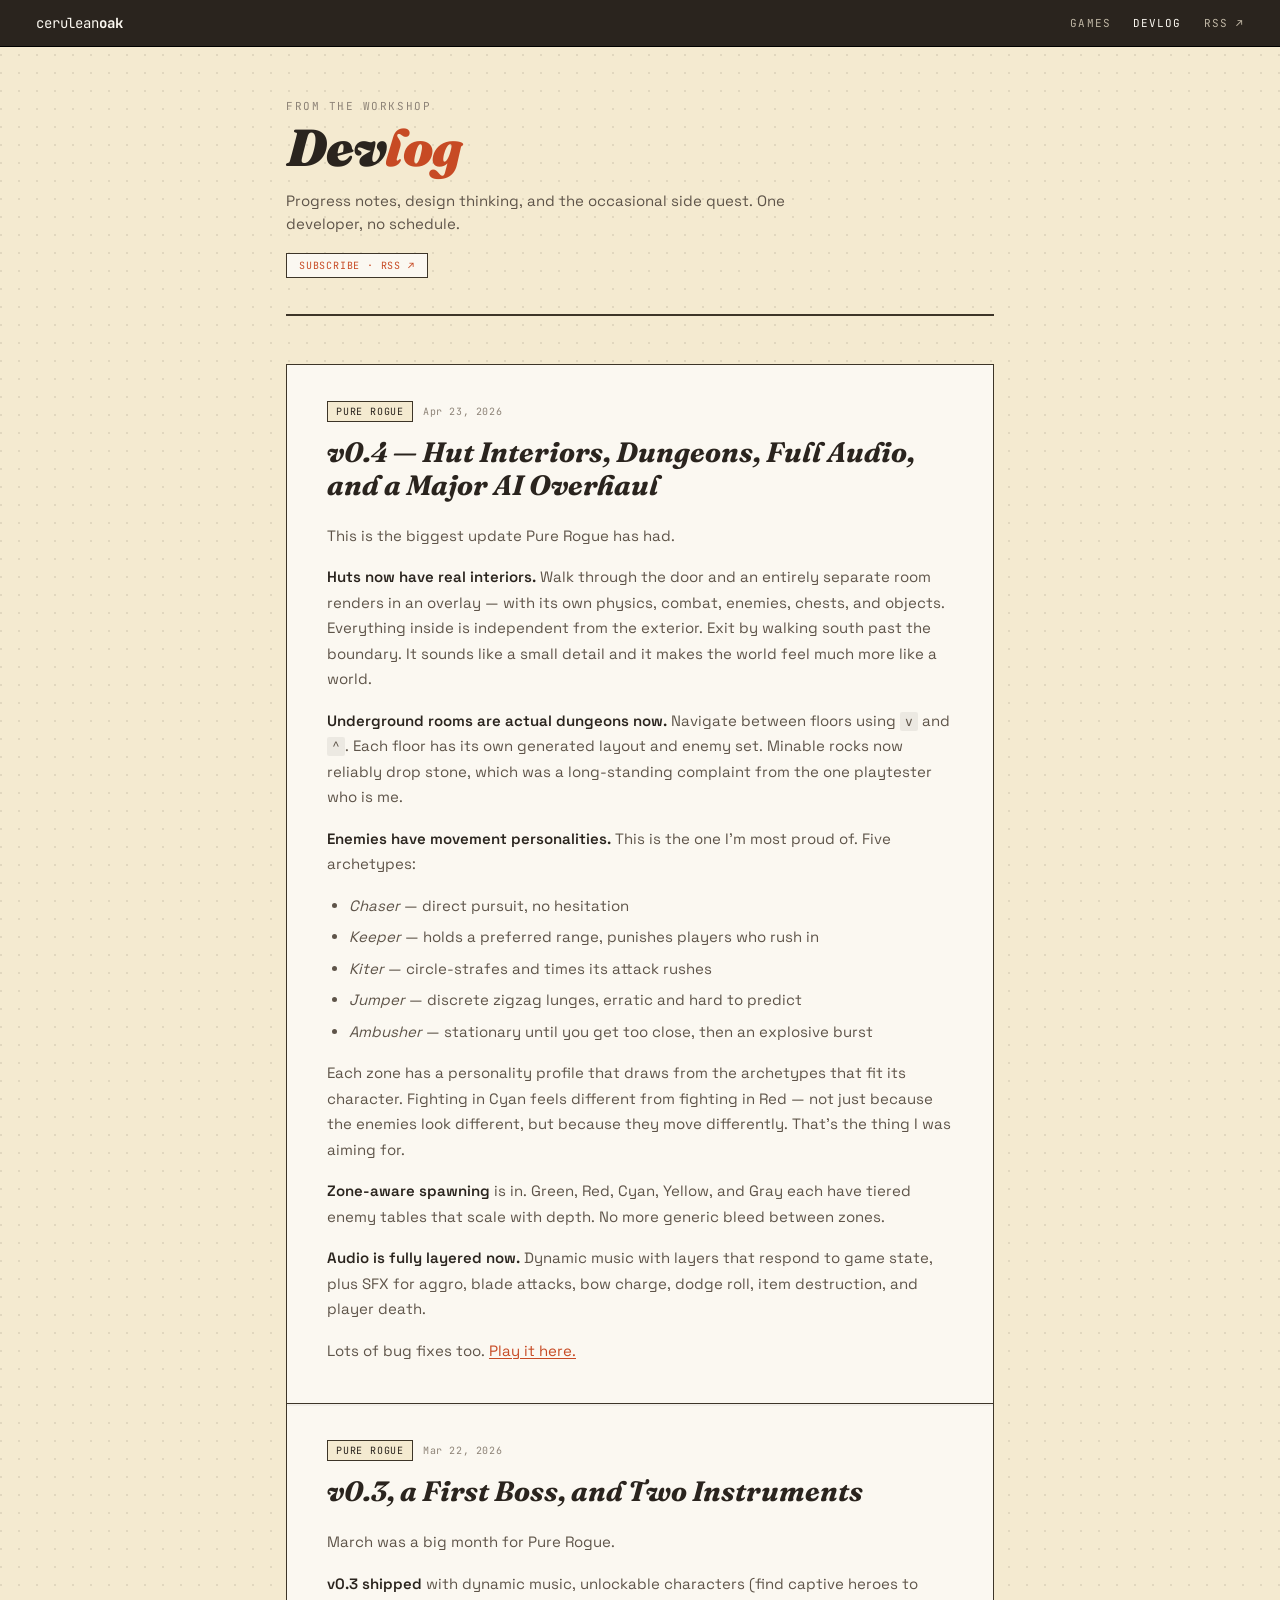
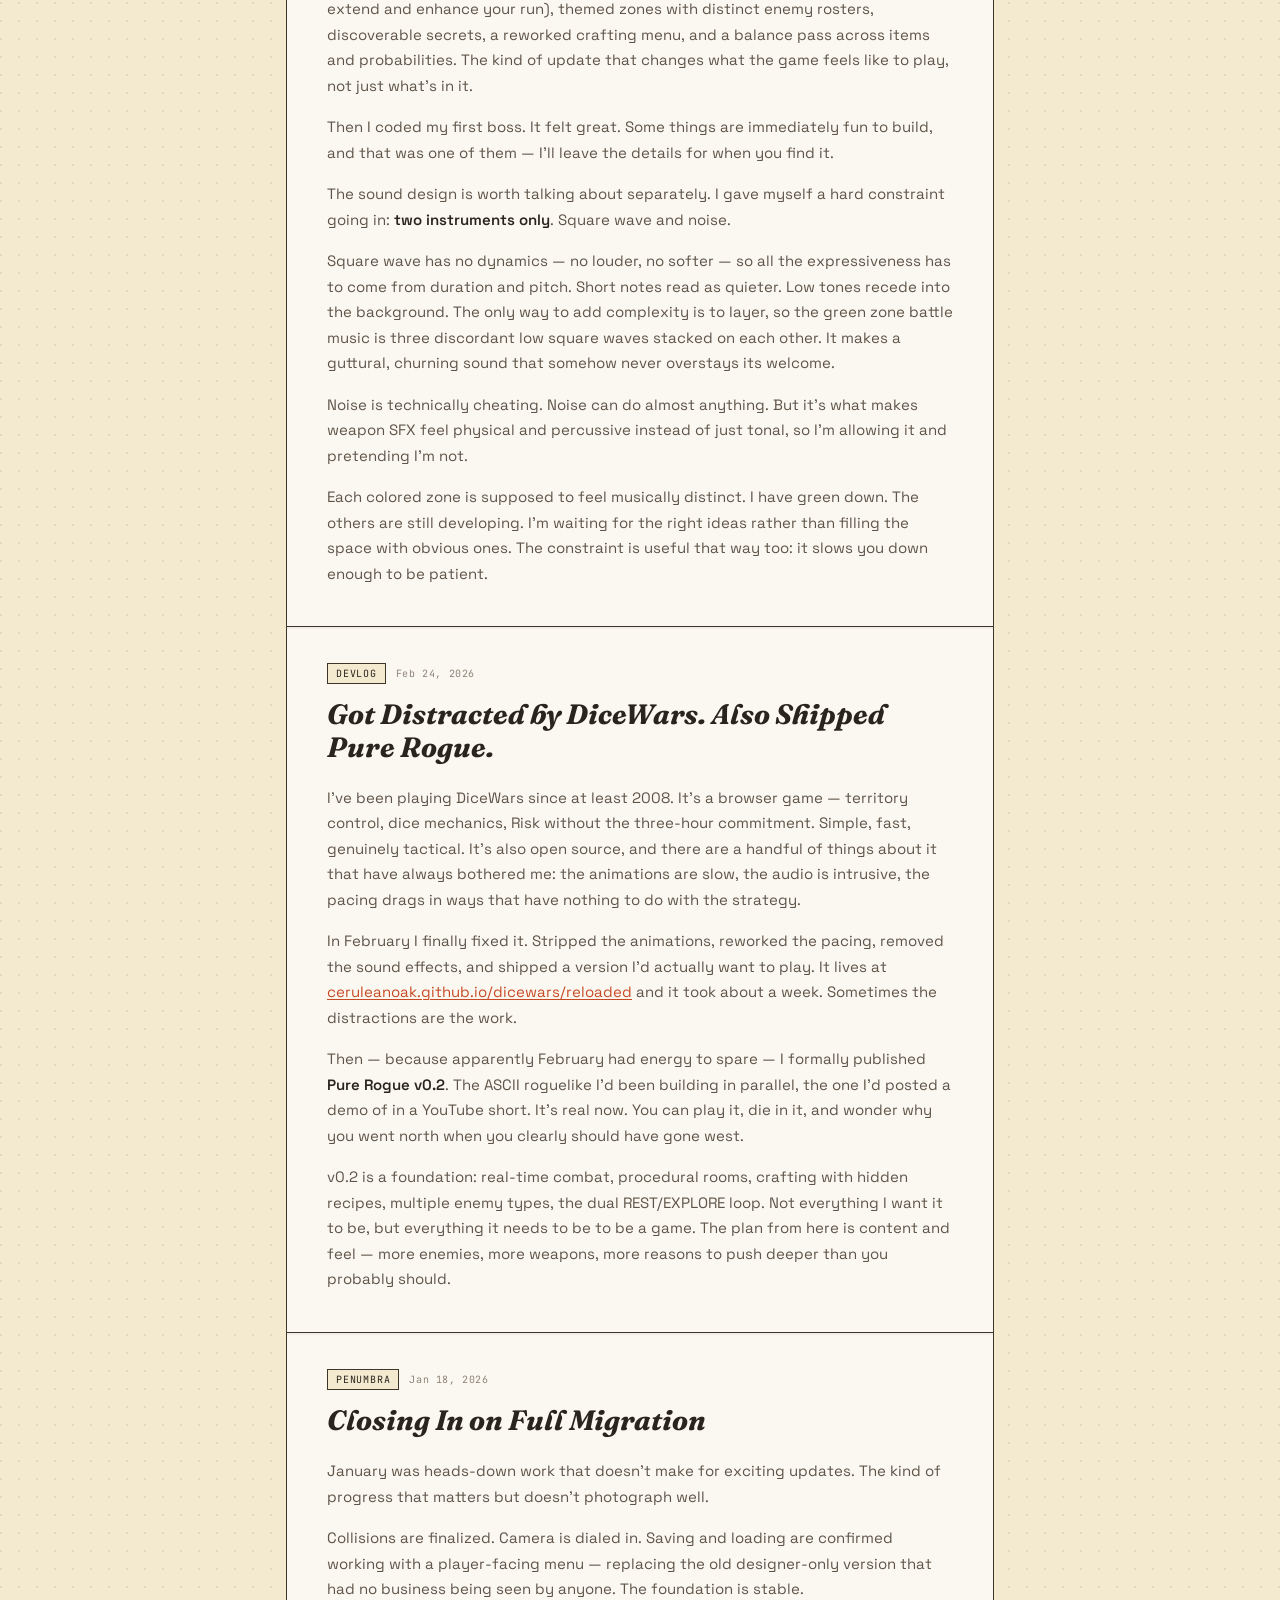
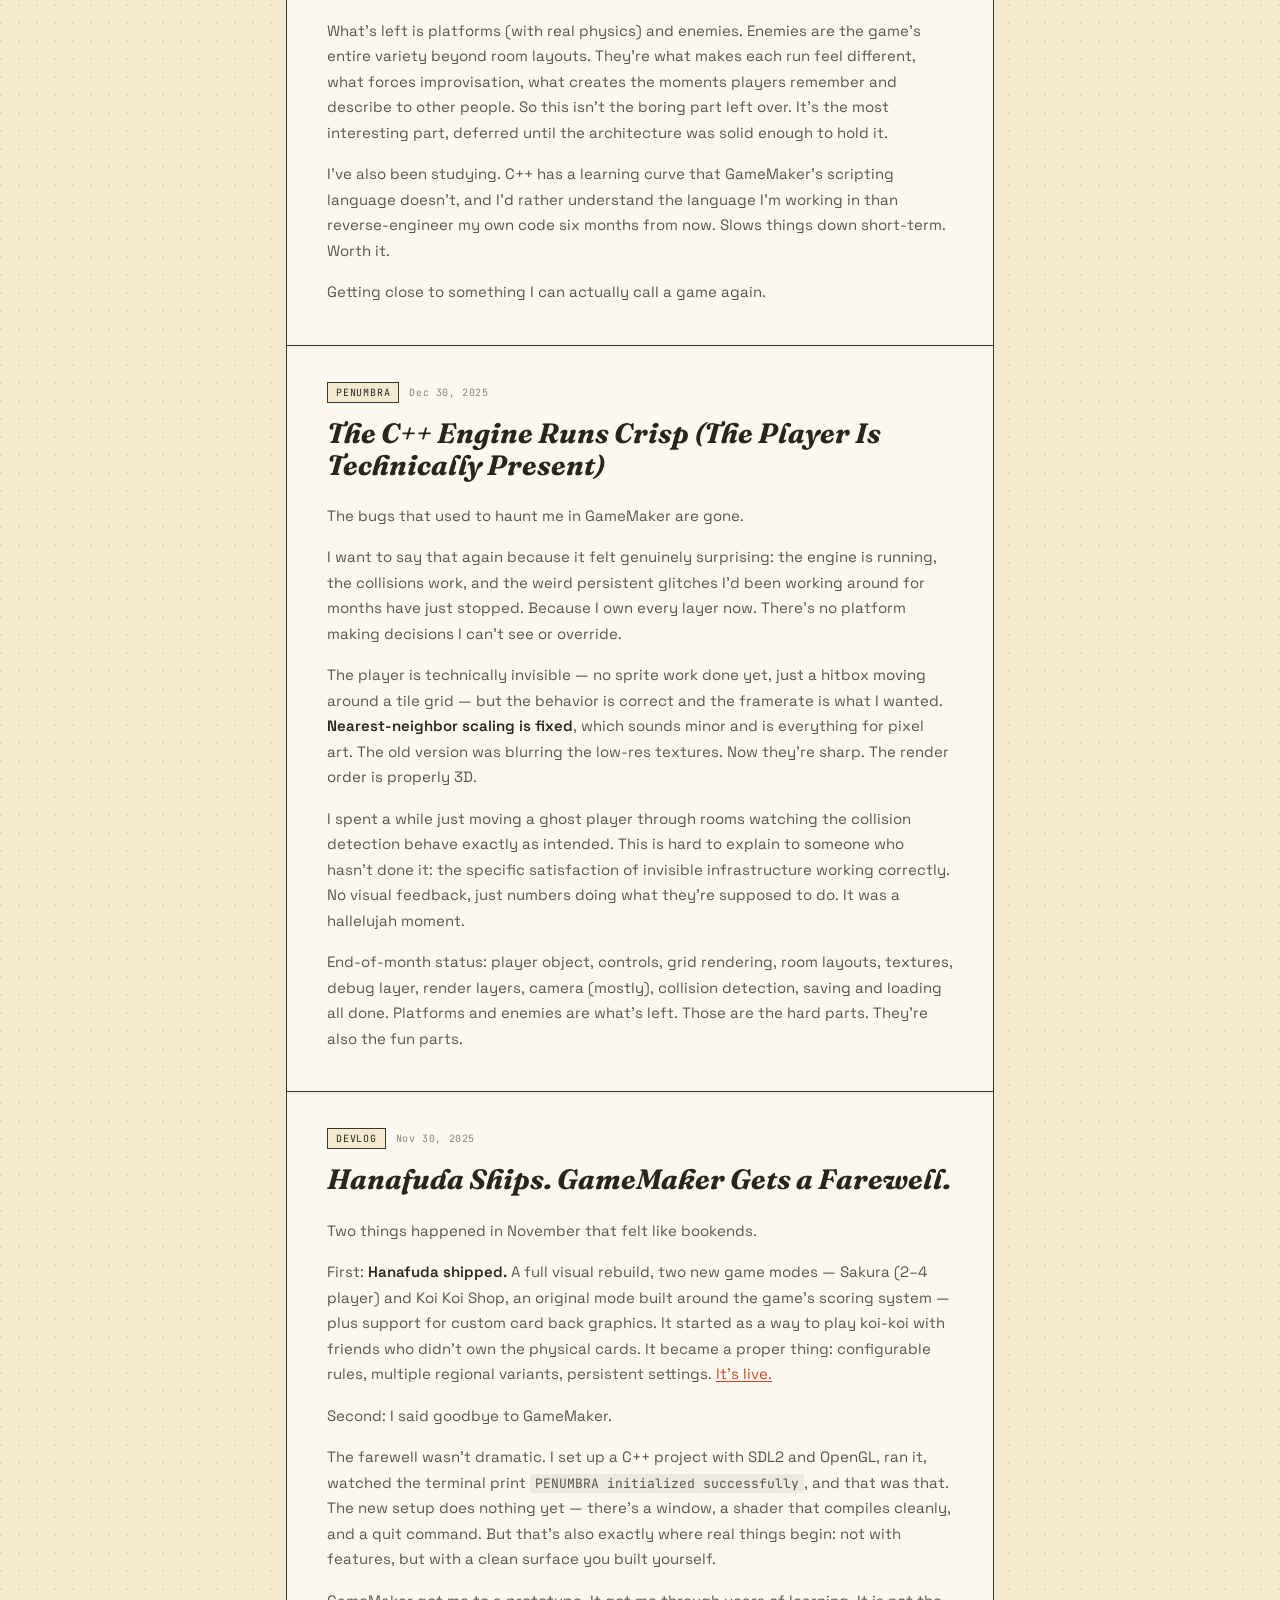
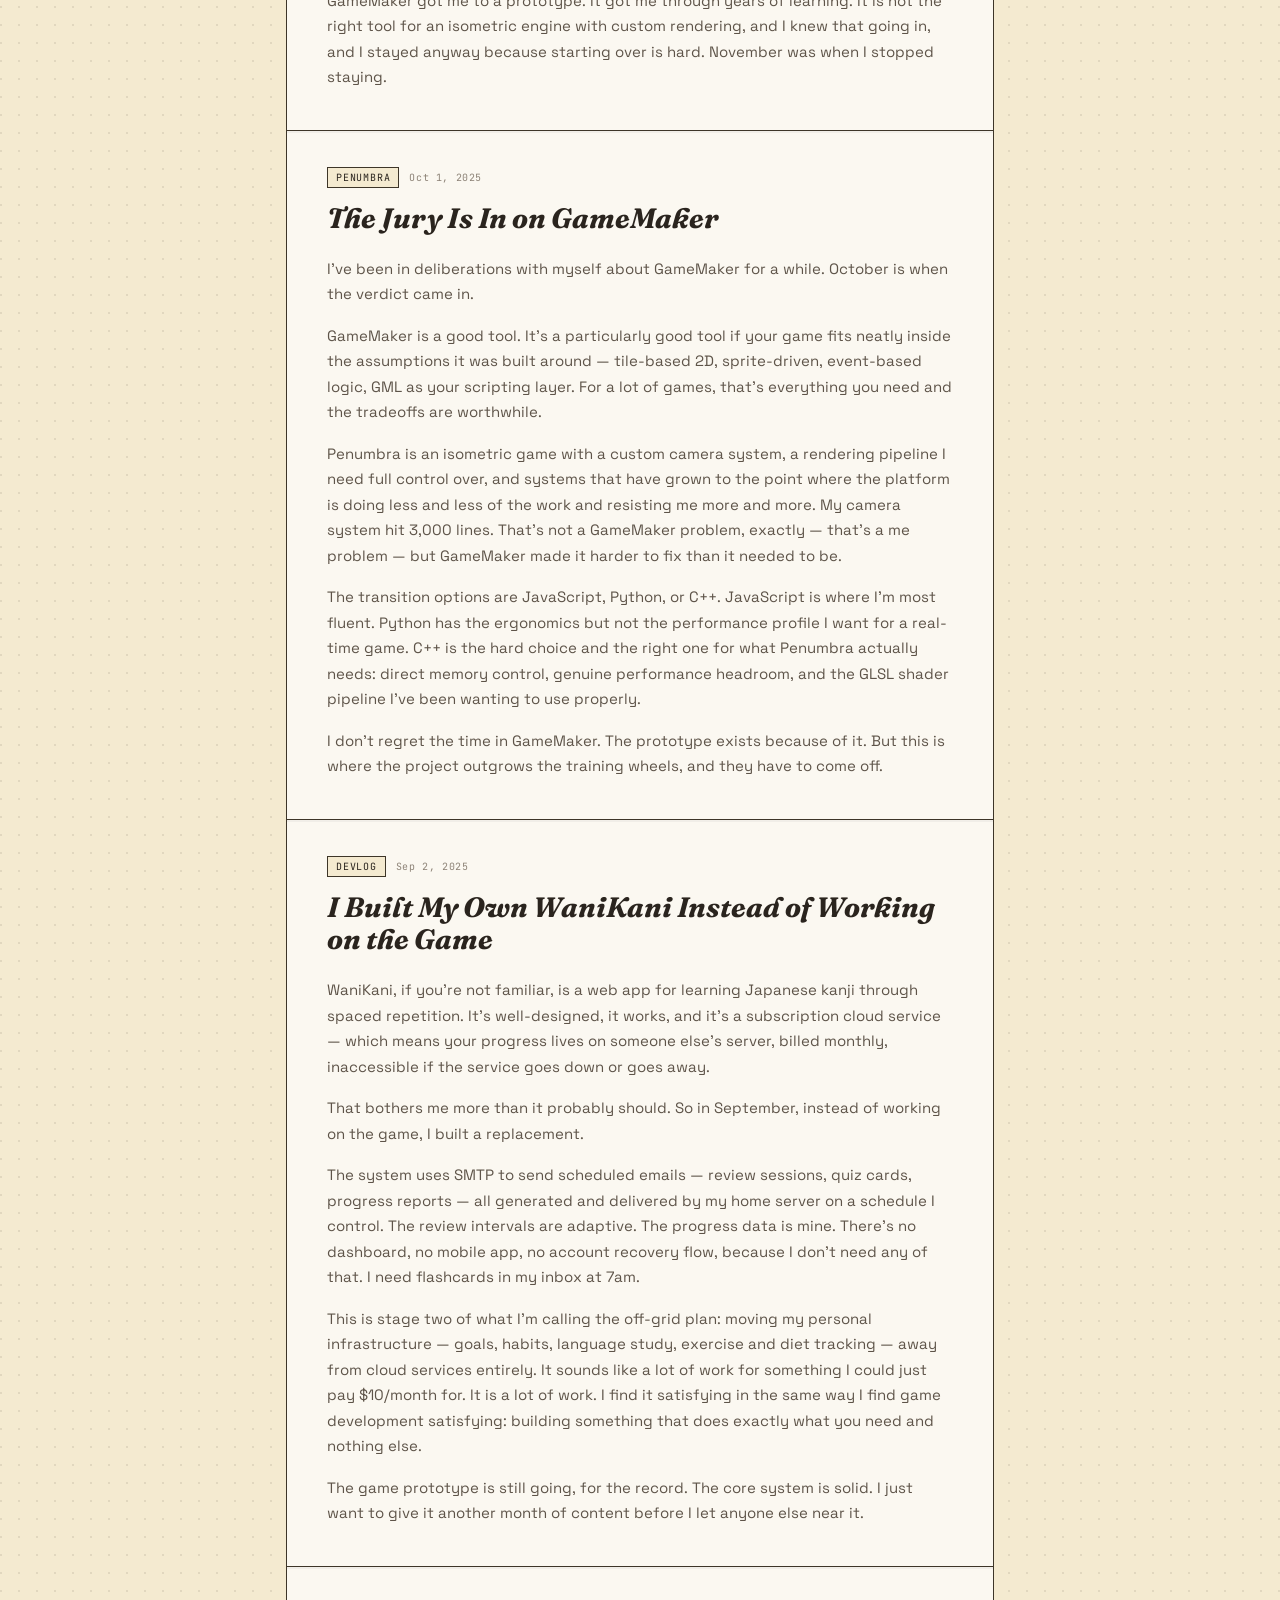
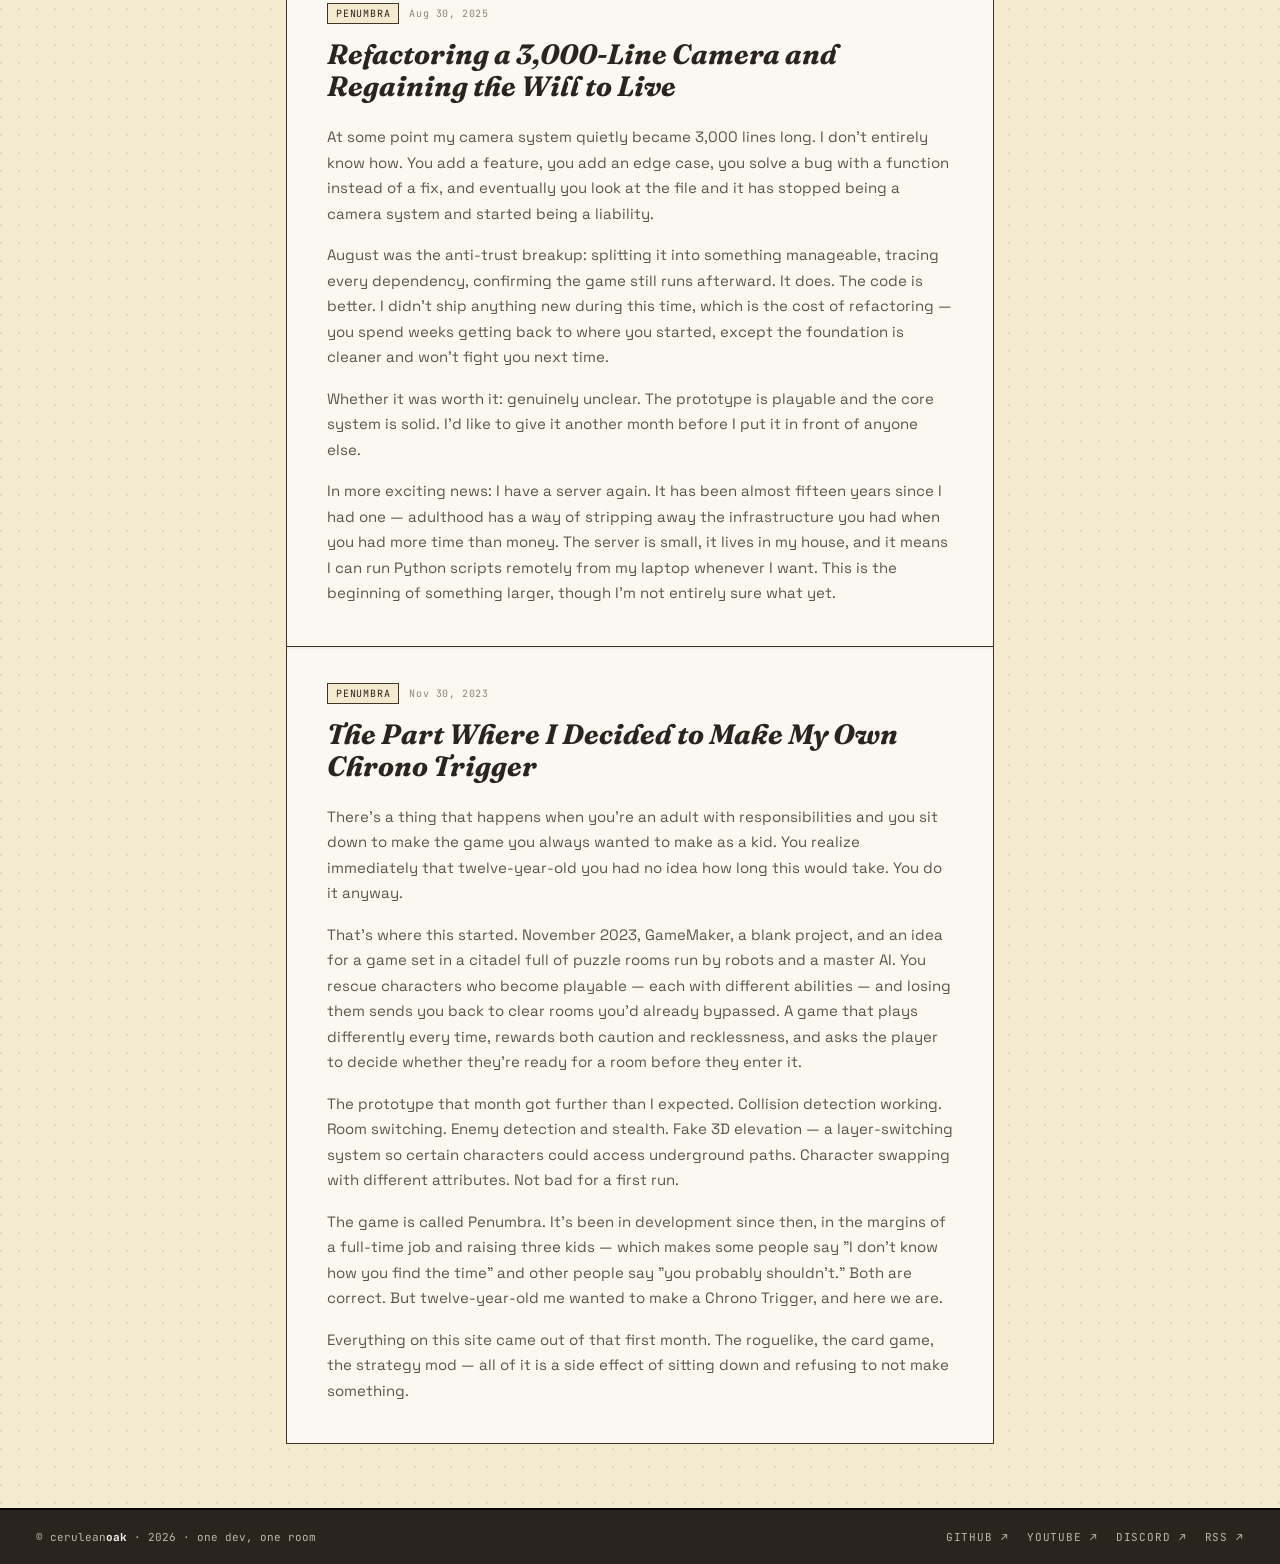
==== devlog.html @ 1ed98a79 "Add devlog page with full articles, wire cards and RSS to real URLs" ====
<!doctype html>
<html lang="en">
<head>
<meta charset="utf-8">
<meta name="viewport" content="width=device-width,initial-scale=1">
<link rel="alternate" type="application/rss+xml" title="CeruleanOak — From the workshop" href="/rss.xml">
<title>Devlog — CeruleanOak</title>

<link rel="preconnect" href="https://fonts.googleapis.com">
<link rel="preconnect" href="https://fonts.gstatic.com" crossorigin>
<link href="https://fonts.googleapis.com/css2?family=Kalam:wght@300;400;700&family=JetBrains+Mono:wght@400;500;600;700&family=Space+Grotesk:wght@400;500;600;700&family=Fraunces:opsz,wght@9..144,400;9..144,600;9..144,700;9..144,900&display=swap" rel="stylesheet">

<style>
  :root {
    --paper: #f4ead0;
    --ink: #2a241e;
    --ink-2: #5e5449;
    --ink-3: #8d8377;
    --line: #3d3528;
    --note: #fbf8f1;
    --note-yellow: #fff8df;
    --accent: #c74a24;
    --canopy: #3fb8b0;
    --gold: #f3c95a;
  }
  * { box-sizing: border-box; }
  html, body { margin: 0; padding: 0; }
  body {
    font-family: 'Space Grotesk', system-ui, sans-serif;
    background: var(--paper);
    background-image: radial-gradient(circle at 1px 1px, rgba(60,50,35,0.10) 1px, transparent 0);
    background-size: 18px 18px;
    color: var(--ink);
    min-height: 100vh;
  }
  a { color: inherit; }

  /* Topbar */
  .topbar {
    background: var(--ink);
    color: #fbf8f1;
    padding: 14px 36px;
    display: flex; justify-content: space-between; align-items: center;
    border-bottom: 1.5px solid #000;
  }
  .lockup {
    display: flex; align-items: center; gap: 10px;
    font-family: 'JetBrains Mono', monospace; font-size: 14px;
    letter-spacing: -0.01em; text-decoration: none; color: #fbf8f1;
  }
  .lockup b { font-weight: 700; }
  .nav {
    display: flex; gap: 22px;
    font-family: 'JetBrains Mono', monospace; font-size: 11px;
    color: #bfb6a4; letter-spacing: 0.1em; text-transform: uppercase;
  }
  .nav a { text-decoration: none; transition: color .15s; }
  .nav a:hover { color: var(--gold); }
  .nav a.active { color: #fbf8f1; }

  /* Layout */
  .container { max-width: 780px; margin: 0 auto; padding: 0 36px; }

  /* Page header */
  .page-header {
    padding: 52px 0 36px;
    border-bottom: 2px solid var(--line);
    margin-bottom: 48px;
  }
  .page-kicker {
    font-family: 'JetBrains Mono', monospace;
    font-size: 11px; letter-spacing: 0.14em; text-transform: uppercase;
    color: var(--ink-3); margin-bottom: 10px;
  }
  .page-title {
    font-family: 'Fraunces', Georgia, serif;
    font-style: italic; font-weight: 900;
    font-size: 52px; line-height: 0.96;
    letter-spacing: -0.01em; margin: 0 0 16px;
  }
  .page-title em { color: var(--accent); }
  .page-desc {
    font-size: 15px; color: var(--ink-2); line-height: 1.55;
    max-width: 560px; margin: 0;
  }
  .rss-pill {
    display: inline-flex; align-items: center; gap: 6px;
    margin-top: 18px;
    border: 1.2px solid var(--line);
    background: var(--note);
    padding: 5px 12px;
    font-family: 'JetBrains Mono', monospace; font-size: 10px;
    text-transform: uppercase; letter-spacing: 0.08em;
    text-decoration: none; color: var(--accent);
    transition: background .15s;
  }
  .rss-pill:hover { background: var(--gold); color: var(--ink); }

  /* Post list */
  .post-list { display: flex; flex-direction: column; gap: 0; }

  .post-article {
    background: var(--note);
    border: 1.5px solid var(--line);
    border-bottom: none;
    padding: 36px 40px 40px;
    scroll-margin-top: 80px;
  }
  .post-article:first-child { border-top: 1.5px solid var(--line); }
  .post-article:last-child { border-bottom: 1.5px solid var(--line); margin-bottom: 64px; }
  .post-article + .post-article { box-shadow: inset 0 2px 0 rgba(0,0,0,0.04); }

  .post-meta {
    display: flex; align-items: center; gap: 10px; margin-bottom: 14px;
  }
  .post-tag {
    border: 1.2px solid var(--line);
    background: var(--paper);
    padding: 3px 8px;
    font-family: 'JetBrains Mono', monospace; font-size: 10px;
    text-transform: uppercase; letter-spacing: 0.08em;
  }
  .post-date {
    font-family: 'JetBrains Mono', monospace; font-size: 10px;
    color: var(--ink-3); letter-spacing: 0.06em;
  }
  .post-anchor {
    margin-left: auto;
    font-family: 'JetBrains Mono', monospace; font-size: 10px;
    color: var(--ink-3); text-decoration: none; letter-spacing: 0.06em;
    opacity: 0; transition: opacity .15s;
  }
  .post-article:hover .post-anchor { opacity: 1; }
  .post-anchor:hover { color: var(--accent); }

  .post-title {
    font-family: 'Fraunces', Georgia, serif;
    font-style: italic; font-weight: 700;
    font-size: 28px; line-height: 1.15;
    margin: 0 0 22px; color: var(--ink);
  }

  /* Article prose */
  .post-body { font-size: 15px; line-height: 1.7; color: var(--ink-2); }
  .post-body p { margin: 0 0 16px; }
  .post-body p:last-child { margin-bottom: 0; }
  .post-body strong { color: var(--ink); font-weight: 600; }
  .post-body em { font-style: italic; }
  .post-body a { color: var(--accent); text-underline-offset: 2px; }
  .post-body a:hover { color: var(--ink); }
  .post-body ul {
    margin: 0 0 16px; padding-left: 22px;
    display: flex; flex-direction: column; gap: 6px;
  }
  .post-body li { color: var(--ink-2); }
  .post-body code {
    font-family: 'JetBrains Mono', monospace; font-size: 13px;
    background: rgba(0,0,0,0.06); padding: 1px 5px; border-radius: 2px;
  }

  /* Footer */
  footer {
    background: var(--ink); color: #bfb6a4;
    padding: 20px 36px; margin-top: 0;
    display: flex; justify-content: space-between; align-items: center;
    font-family: 'JetBrains Mono', monospace; font-size: 11px;
    border-top: 2px solid #000;
  }
  footer b { color: #fbf8f1; font-weight: 700; }
  footer .footer-links { display: flex; gap: 18px; text-transform: uppercase; letter-spacing: 0.08em; }
  footer .footer-links a { text-decoration: none; transition: color .15s; }
  footer .footer-links a:hover { color: var(--gold); }

  /* Mobile */
  @media (max-width: 640px) {
    .topbar { padding: 14px 18px; }
    .nav { display: none; }
    .container { padding: 0 18px; }
    .page-title { font-size: 36px; }
    .post-article { padding: 24px 22px 28px; }
    .post-title { font-size: 22px; }
    footer { flex-direction: column; gap: 10px; padding: 16px 18px; }
  }
</style>
</head>
<body>

<div class="topbar">
  <a class="lockup" href="/">
    <span>cerulean<b>oak</b></span>
  </a>
  <nav class="nav">
    <a href="/">Games</a>
    <a href="/devlog.html" class="active">Devlog</a>
    <a href="/rss.xml">RSS ↗</a>
  </nav>
</div>

<main class="container">

  <header class="page-header">
    <div class="page-kicker">From the workshop</div>
    <h1 class="page-title">Dev<em>log</em></h1>
    <p class="page-desc">Progress notes, design thinking, and the occasional side quest. One developer, no schedule.</p>
    <a class="rss-pill" href="/rss.xml">Subscribe · RSS ↗</a>
  </header>

  <div class="post-list">

    <article class="post-article" id="ceruleanoak-2026-04-23-v04">
      <div class="post-meta">
        <span class="post-tag">Pure Rogue</span>
        <span class="post-date">Apr 23, 2026</span>
        <a class="post-anchor" href="#ceruleanoak-2026-04-23-v04">#</a>
      </div>
      <h2 class="post-title">v0.4 — Hut Interiors, Dungeons, Full Audio, and a Major AI Overhaul</h2>
      <div class="post-body">
        <p>This is the biggest update Pure Rogue has had.</p>
        <p><strong>Huts now have real interiors.</strong> Walk through the door and an entirely separate room renders in an overlay — with its own physics, combat, enemies, chests, and objects. Everything inside is independent from the exterior. Exit by walking south past the boundary. It sounds like a small detail and it makes the world feel much more like a world.</p>
        <p><strong>Underground rooms are actual dungeons now.</strong> Navigate between floors using <code>v</code> and <code>^</code>. Each floor has its own generated layout and enemy set. Minable rocks now reliably drop stone, which was a long-standing complaint from the one playtester who is me.</p>
        <p><strong>Enemies have movement personalities.</strong> This is the one I'm most proud of. Five archetypes:</p>
        <ul>
          <li><em>Chaser</em> — direct pursuit, no hesitation</li>
          <li><em>Keeper</em> — holds a preferred range, punishes players who rush in</li>
          <li><em>Kiter</em> — circle-strafes and times its attack rushes</li>
          <li><em>Jumper</em> — discrete zigzag lunges, erratic and hard to predict</li>
          <li><em>Ambusher</em> — stationary until you get too close, then an explosive burst</li>
        </ul>
        <p>Each zone has a personality profile that draws from the archetypes that fit its character. Fighting in Cyan feels different from fighting in Red — not just because the enemies look different, but because they move differently. That's the thing I was aiming for.</p>
        <p><strong>Zone-aware spawning</strong> is in. Green, Red, Cyan, Yellow, and Gray each have tiered enemy tables that scale with depth. No more generic bleed between zones.</p>
        <p><strong>Audio is fully layered now.</strong> Dynamic music with layers that respond to game state, plus SFX for aggro, blade attacks, bow charge, dodge roll, item destruction, and player death.</p>
        <p>Lots of bug fixes too. <a href="https://ceruleanoak.github.io/ascii-roguelike/" target="_blank" rel="noopener">Play it here.</a></p>
      </div>
    </article>

    <article class="post-article" id="ceruleanoak-2026-03-22-v03-boss-sound">
      <div class="post-meta">
        <span class="post-tag">Pure Rogue</span>
        <span class="post-date">Mar 22, 2026</span>
        <a class="post-anchor" href="#ceruleanoak-2026-03-22-v03-boss-sound">#</a>
      </div>
      <h2 class="post-title">v0.3, a First Boss, and Two Instruments</h2>
      <div class="post-body">
        <p>March was a big month for Pure Rogue.</p>
        <p><strong>v0.3 shipped</strong> with dynamic music, unlockable characters (find captive heroes to extend and enhance your run), themed zones with distinct enemy rosters, discoverable secrets, a reworked crafting menu, and a balance pass across items and probabilities. The kind of update that changes what the game feels like to play, not just what's in it.</p>
        <p>Then I coded my first boss. It felt great. Some things are immediately fun to build, and that was one of them — I'll leave the details for when you find it.</p>
        <p>The sound design is worth talking about separately. I gave myself a hard constraint going in: <strong>two instruments only</strong>. Square wave and noise.</p>
        <p>Square wave has no dynamics — no louder, no softer — so all the expressiveness has to come from duration and pitch. Short notes read as quieter. Low tones recede into the background. The only way to add complexity is to layer, so the green zone battle music is three discordant low square waves stacked on each other. It makes a guttural, churning sound that somehow never overstays its welcome.</p>
        <p>Noise is technically cheating. Noise can do almost anything. But it's what makes weapon SFX feel physical and percussive instead of just tonal, so I'm allowing it and pretending I'm not.</p>
        <p>Each colored zone is supposed to feel musically distinct. I have green down. The others are still developing. I'm waiting for the right ideas rather than filling the space with obvious ones. The constraint is useful that way too: it slows you down enough to be patient.</p>
      </div>
    </article>

    <article class="post-article" id="ceruleanoak-2026-02-24-dicewars-purerogue">
      <div class="post-meta">
        <span class="post-tag">Devlog</span>
        <span class="post-date">Feb 24, 2026</span>
        <a class="post-anchor" href="#ceruleanoak-2026-02-24-dicewars-purerogue">#</a>
      </div>
      <h2 class="post-title">Got Distracted by DiceWars. Also Shipped Pure Rogue.</h2>
      <div class="post-body">
        <p>I've been playing DiceWars since at least 2008. It's a browser game — territory control, dice mechanics, Risk without the three-hour commitment. Simple, fast, genuinely tactical. It's also open source, and there are a handful of things about it that have always bothered me: the animations are slow, the audio is intrusive, the pacing drags in ways that have nothing to do with the strategy.</p>
        <p>In February I finally fixed it. Stripped the animations, reworked the pacing, removed the sound effects, and shipped a version I'd actually want to play. It lives at <a href="https://ceruleanoak.github.io/dicewars/reloaded/" target="_blank" rel="noopener">ceruleanoak.github.io/dicewars/reloaded</a> and it took about a week. Sometimes the distractions are the work.</p>
        <p>Then — because apparently February had energy to spare — I formally published <strong>Pure Rogue v0.2</strong>. The ASCII roguelike I'd been building in parallel, the one I'd posted a demo of in a YouTube short. It's real now. You can play it, die in it, and wonder why you went north when you clearly should have gone west.</p>
        <p>v0.2 is a foundation: real-time combat, procedural rooms, crafting with hidden recipes, multiple enemy types, the dual REST/EXPLORE loop. Not everything I want it to be, but everything it needs to be to be a game. The plan from here is content and feel — more enemies, more weapons, more reasons to push deeper than you probably should.</p>
      </div>
    </article>

    <article class="post-article" id="ceruleanoak-2026-01-18-migration-progress">
      <div class="post-meta">
        <span class="post-tag">Penumbra</span>
        <span class="post-date">Jan 18, 2026</span>
        <a class="post-anchor" href="#ceruleanoak-2026-01-18-migration-progress">#</a>
      </div>
      <h2 class="post-title">Closing In on Full Migration</h2>
      <div class="post-body">
        <p>January was heads-down work that doesn't make for exciting updates. The kind of progress that matters but doesn't photograph well.</p>
        <p>Collisions are finalized. Camera is dialed in. Saving and loading are confirmed working with a player-facing menu — replacing the old designer-only version that had no business being seen by anyone. The foundation is stable.</p>
        <p>What's left is platforms (with real physics) and enemies. Enemies are the game's entire variety beyond room layouts. They're what makes each run feel different, what forces improvisation, what creates the moments players remember and describe to other people. So this isn't the boring part left over. It's the most interesting part, deferred until the architecture was solid enough to hold it.</p>
        <p>I've also been studying. C++ has a learning curve that GameMaker's scripting language doesn't, and I'd rather understand the language I'm working in than reverse-engineer my own code six months from now. Slows things down short-term. Worth it.</p>
        <p>Getting close to something I can actually call a game again.</p>
      </div>
    </article>

    <article class="post-article" id="ceruleanoak-2025-12-30-cpp-engine">
      <div class="post-meta">
        <span class="post-tag">Penumbra</span>
        <span class="post-date">Dec 30, 2025</span>
        <a class="post-anchor" href="#ceruleanoak-2025-12-30-cpp-engine">#</a>
      </div>
      <h2 class="post-title">The C++ Engine Runs Crisp (The Player Is Technically Present)</h2>
      <div class="post-body">
        <p>The bugs that used to haunt me in GameMaker are gone.</p>
        <p>I want to say that again because it felt genuinely surprising: the engine is running, the collisions work, and the weird persistent glitches I'd been working around for months have just stopped. Because I own every layer now. There's no platform making decisions I can't see or override.</p>
        <p>The player is technically invisible — no sprite work done yet, just a hitbox moving around a tile grid — but the behavior is correct and the framerate is what I wanted. <strong>Nearest-neighbor scaling is fixed</strong>, which sounds minor and is everything for pixel art. The old version was blurring the low-res textures. Now they're sharp. The render order is properly 3D.</p>
        <p>I spent a while just moving a ghost player through rooms watching the collision detection behave exactly as intended. This is hard to explain to someone who hasn't done it: the specific satisfaction of invisible infrastructure working correctly. No visual feedback, just numbers doing what they're supposed to do. It was a hallelujah moment.</p>
        <p>End-of-month status: player object, controls, grid rendering, room layouts, textures, debug layer, render layers, camera (mostly), collision detection, saving and loading all done. Platforms and enemies are what's left. Those are the hard parts. They're also the fun parts.</p>
      </div>
    </article>

    <article class="post-article" id="ceruleanoak-2025-11-30-hanafuda-cpp">
      <div class="post-meta">
        <span class="post-tag">Devlog</span>
        <span class="post-date">Nov 30, 2025</span>
        <a class="post-anchor" href="#ceruleanoak-2025-11-30-hanafuda-cpp">#</a>
      </div>
      <h2 class="post-title">Hanafuda Ships. GameMaker Gets a Farewell.</h2>
      <div class="post-body">
        <p>Two things happened in November that felt like bookends.</p>
        <p>First: <strong>Hanafuda shipped.</strong> A full visual rebuild, two new game modes — Sakura (2–4 player) and Koi Koi Shop, an original mode built around the game's scoring system — plus support for custom card back graphics. It started as a way to play koi-koi with friends who didn't own the physical cards. It became a proper thing: configurable rules, multiple regional variants, persistent settings. <a href="https://ceruleanoak.github.io/hanafuda/" target="_blank" rel="noopener">It's live.</a></p>
        <p>Second: I said goodbye to GameMaker.</p>
        <p>The farewell wasn't dramatic. I set up a C++ project with SDL2 and OpenGL, ran it, watched the terminal print <code>PENUMBRA initialized successfully</code>, and that was that. The new setup does nothing yet — there's a window, a shader that compiles cleanly, and a quit command. But that's also exactly where real things begin: not with features, but with a clean surface you built yourself.</p>
        <p>GameMaker got me to a prototype. It got me through years of learning. It is not the right tool for an isometric engine with custom rendering, and I knew that going in, and I stayed anyway because starting over is hard. November was when I stopped staying.</p>
      </div>
    </article>

    <article class="post-article" id="ceruleanoak-2025-10-01-gamemaker-verdict">
      <div class="post-meta">
        <span class="post-tag">Penumbra</span>
        <span class="post-date">Oct 1, 2025</span>
        <a class="post-anchor" href="#ceruleanoak-2025-10-01-gamemaker-verdict">#</a>
      </div>
      <h2 class="post-title">The Jury Is In on GameMaker</h2>
      <div class="post-body">
        <p>I've been in deliberations with myself about GameMaker for a while. October is when the verdict came in.</p>
        <p>GameMaker is a good tool. It's a particularly good tool if your game fits neatly inside the assumptions it was built around — tile-based 2D, sprite-driven, event-based logic, GML as your scripting layer. For a lot of games, that's everything you need and the tradeoffs are worthwhile.</p>
        <p>Penumbra is an isometric game with a custom camera system, a rendering pipeline I need full control over, and systems that have grown to the point where the platform is doing less and less of the work and resisting me more and more. My camera system hit 3,000 lines. That's not a GameMaker problem, exactly — that's a me problem — but GameMaker made it harder to fix than it needed to be.</p>
        <p>The transition options are JavaScript, Python, or C++. JavaScript is where I'm most fluent. Python has the ergonomics but not the performance profile I want for a real-time game. C++ is the hard choice and the right one for what Penumbra actually needs: direct memory control, genuine performance headroom, and the GLSL shader pipeline I've been wanting to use properly.</p>
        <p>I don't regret the time in GameMaker. The prototype exists because of it. But this is where the project outgrows the training wheels, and they have to come off.</p>
      </div>
    </article>

    <article class="post-article" id="ceruleanoak-2025-09-02-personal-server">
      <div class="post-meta">
        <span class="post-tag">Devlog</span>
        <span class="post-date">Sep 2, 2025</span>
        <a class="post-anchor" href="#ceruleanoak-2025-09-02-personal-server">#</a>
      </div>
      <h2 class="post-title">I Built My Own WaniKani Instead of Working on the Game</h2>
      <div class="post-body">
        <p>WaniKani, if you're not familiar, is a web app for learning Japanese kanji through spaced repetition. It's well-designed, it works, and it's a subscription cloud service — which means your progress lives on someone else's server, billed monthly, inaccessible if the service goes down or goes away.</p>
        <p>That bothers me more than it probably should. So in September, instead of working on the game, I built a replacement.</p>
        <p>The system uses SMTP to send scheduled emails — review sessions, quiz cards, progress reports — all generated and delivered by my home server on a schedule I control. The review intervals are adaptive. The progress data is mine. There's no dashboard, no mobile app, no account recovery flow, because I don't need any of that. I need flashcards in my inbox at 7am.</p>
        <p>This is stage two of what I'm calling the off-grid plan: moving my personal infrastructure — goals, habits, language study, exercise and diet tracking — away from cloud services entirely. It sounds like a lot of work for something I could just pay $10/month for. It is a lot of work. I find it satisfying in the same way I find game development satisfying: building something that does exactly what you need and nothing else.</p>
        <p>The game prototype is still going, for the record. The core system is solid. I just want to give it another month of content before I let anyone else near it.</p>
      </div>
    </article>

    <article class="post-article" id="ceruleanoak-2025-08-30-camera-refactor">
      <div class="post-meta">
        <span class="post-tag">Penumbra</span>
        <span class="post-date">Aug 30, 2025</span>
        <a class="post-anchor" href="#ceruleanoak-2025-08-30-camera-refactor">#</a>
      </div>
      <h2 class="post-title">Refactoring a 3,000-Line Camera and Regaining the Will to Live</h2>
      <div class="post-body">
        <p>At some point my camera system quietly became 3,000 lines long. I don't entirely know how. You add a feature, you add an edge case, you solve a bug with a function instead of a fix, and eventually you look at the file and it has stopped being a camera system and started being a liability.</p>
        <p>August was the anti-trust breakup: splitting it into something manageable, tracing every dependency, confirming the game still runs afterward. It does. The code is better. I didn't ship anything new during this time, which is the cost of refactoring — you spend weeks getting back to where you started, except the foundation is cleaner and won't fight you next time.</p>
        <p>Whether it was worth it: genuinely unclear. The prototype is playable and the core system is solid. I'd like to give it another month before I put it in front of anyone else.</p>
        <p>In more exciting news: I have a server again. It has been almost fifteen years since I had one — adulthood has a way of stripping away the infrastructure you had when you had more time than money. The server is small, it lives in my house, and it means I can run Python scripts remotely from my laptop whenever I want. This is the beginning of something larger, though I'm not entirely sure what yet.</p>
      </div>
    </article>

    <article class="post-article" id="ceruleanoak-2023-11-30-origin">
      <div class="post-meta">
        <span class="post-tag">Penumbra</span>
        <span class="post-date">Nov 30, 2023</span>
        <a class="post-anchor" href="#ceruleanoak-2023-11-30-origin">#</a>
      </div>
      <h2 class="post-title">The Part Where I Decided to Make My Own Chrono Trigger</h2>
      <div class="post-body">
        <p>There's a thing that happens when you're an adult with responsibilities and you sit down to make the game you always wanted to make as a kid. You realize immediately that twelve-year-old you had no idea how long this would take. You do it anyway.</p>
        <p>That's where this started. November 2023, GameMaker, a blank project, and an idea for a game set in a citadel full of puzzle rooms run by robots and a master AI. You rescue characters who become playable — each with different abilities — and losing them sends you back to clear rooms you'd already bypassed. A game that plays differently every time, rewards both caution and recklessness, and asks the player to decide whether they're ready for a room before they enter it.</p>
        <p>The prototype that month got further than I expected. Collision detection working. Room switching. Enemy detection and stealth. Fake 3D elevation — a layer-switching system so certain characters could access underground paths. Character swapping with different attributes. Not bad for a first run.</p>
        <p>The game is called Penumbra. It's been in development since then, in the margins of a full-time job and raising three kids — which makes some people say "I don't know how you find the time" and other people say "you probably shouldn't." Both are correct. But twelve-year-old me wanted to make a Chrono Trigger, and here we are.</p>
        <p>Everything on this site came out of that first month. The roguelike, the card game, the strategy mod — all of it is a side effect of sitting down and refusing to not make something.</p>
      </div>
    </article>

  </div>
</main>

<footer>
  <span>© cerulean<b>oak</b> · 2026 · one dev, one room</span>
  <div class="footer-links">
    <a href="https://github.com/ceruleanoak">GitHub ↗</a>
    <a href="https://youtube.com/@ceruleanoak">YouTube ↗</a>
    <a href="https://discord.gg/XNNFDNB54r">Discord ↗</a>
    <a href="/rss.xml">RSS ↗</a>
  </div>
</footer>

</body>
</html>
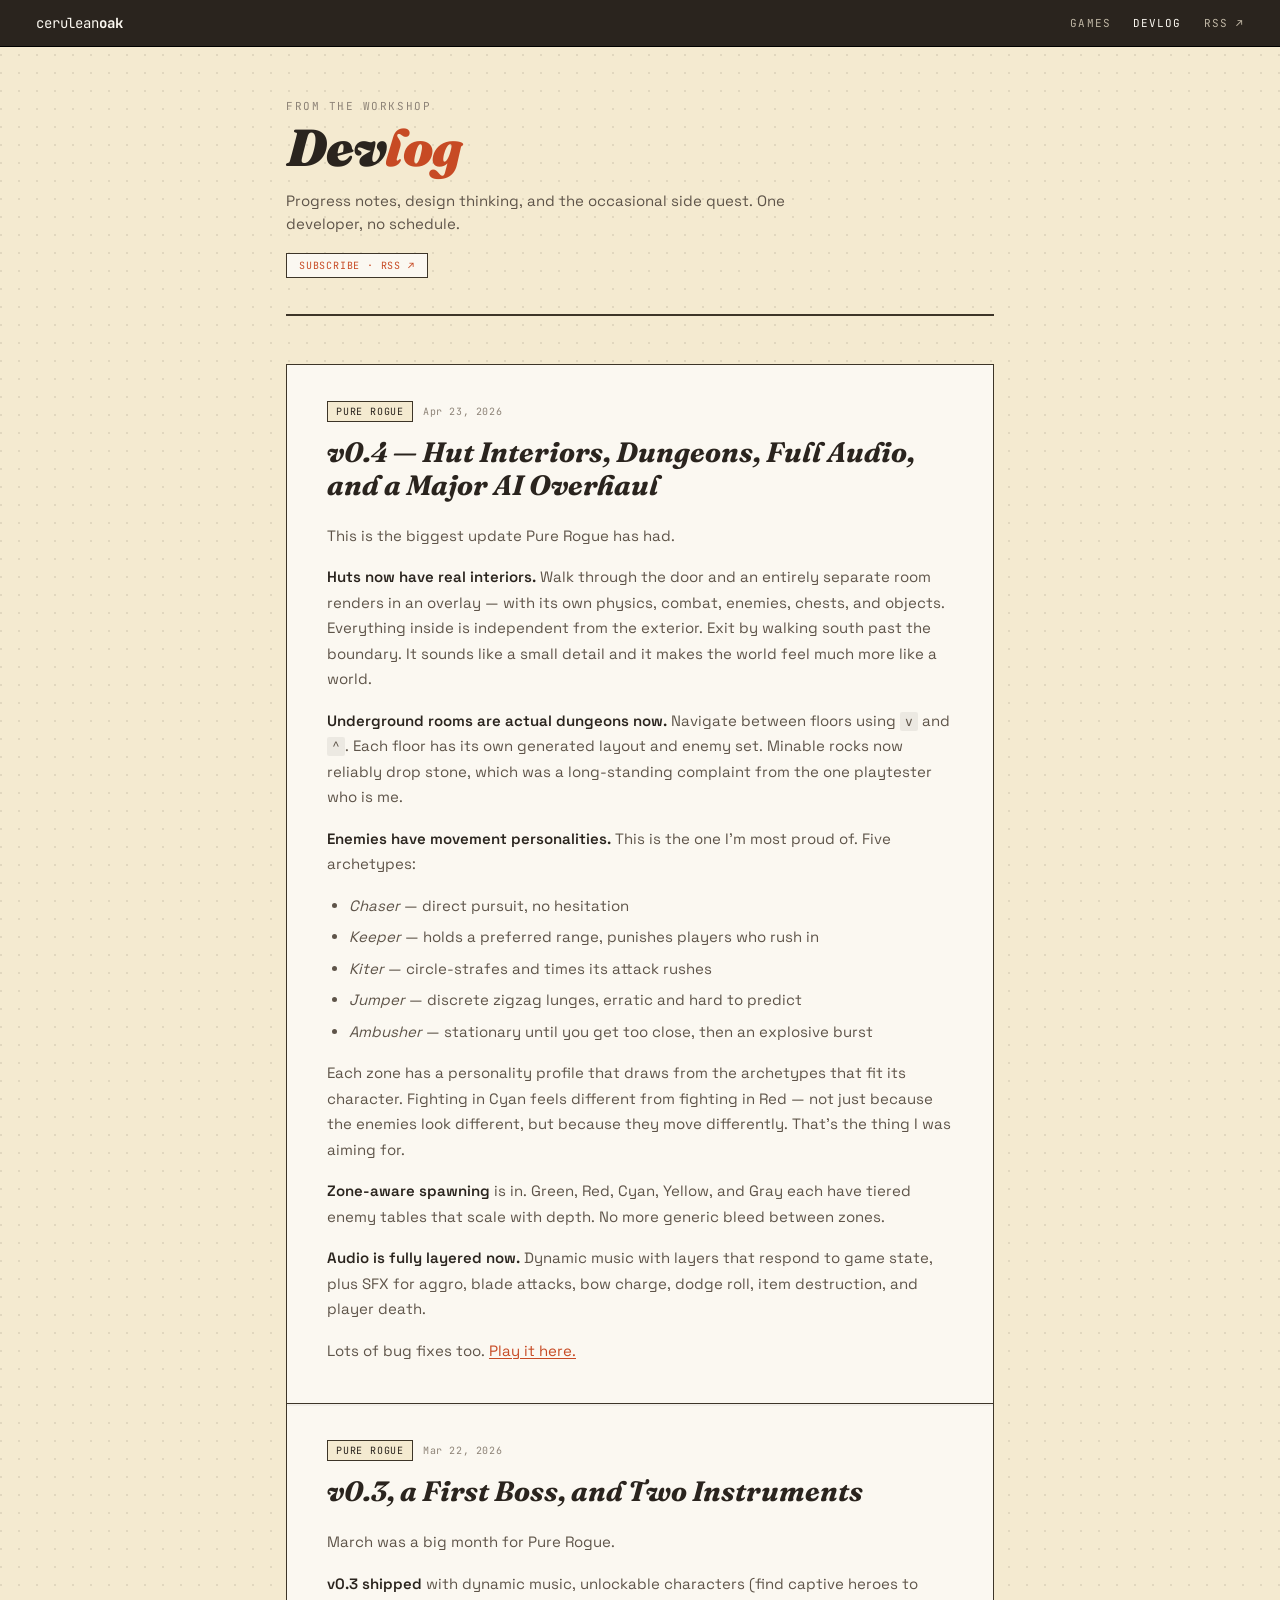
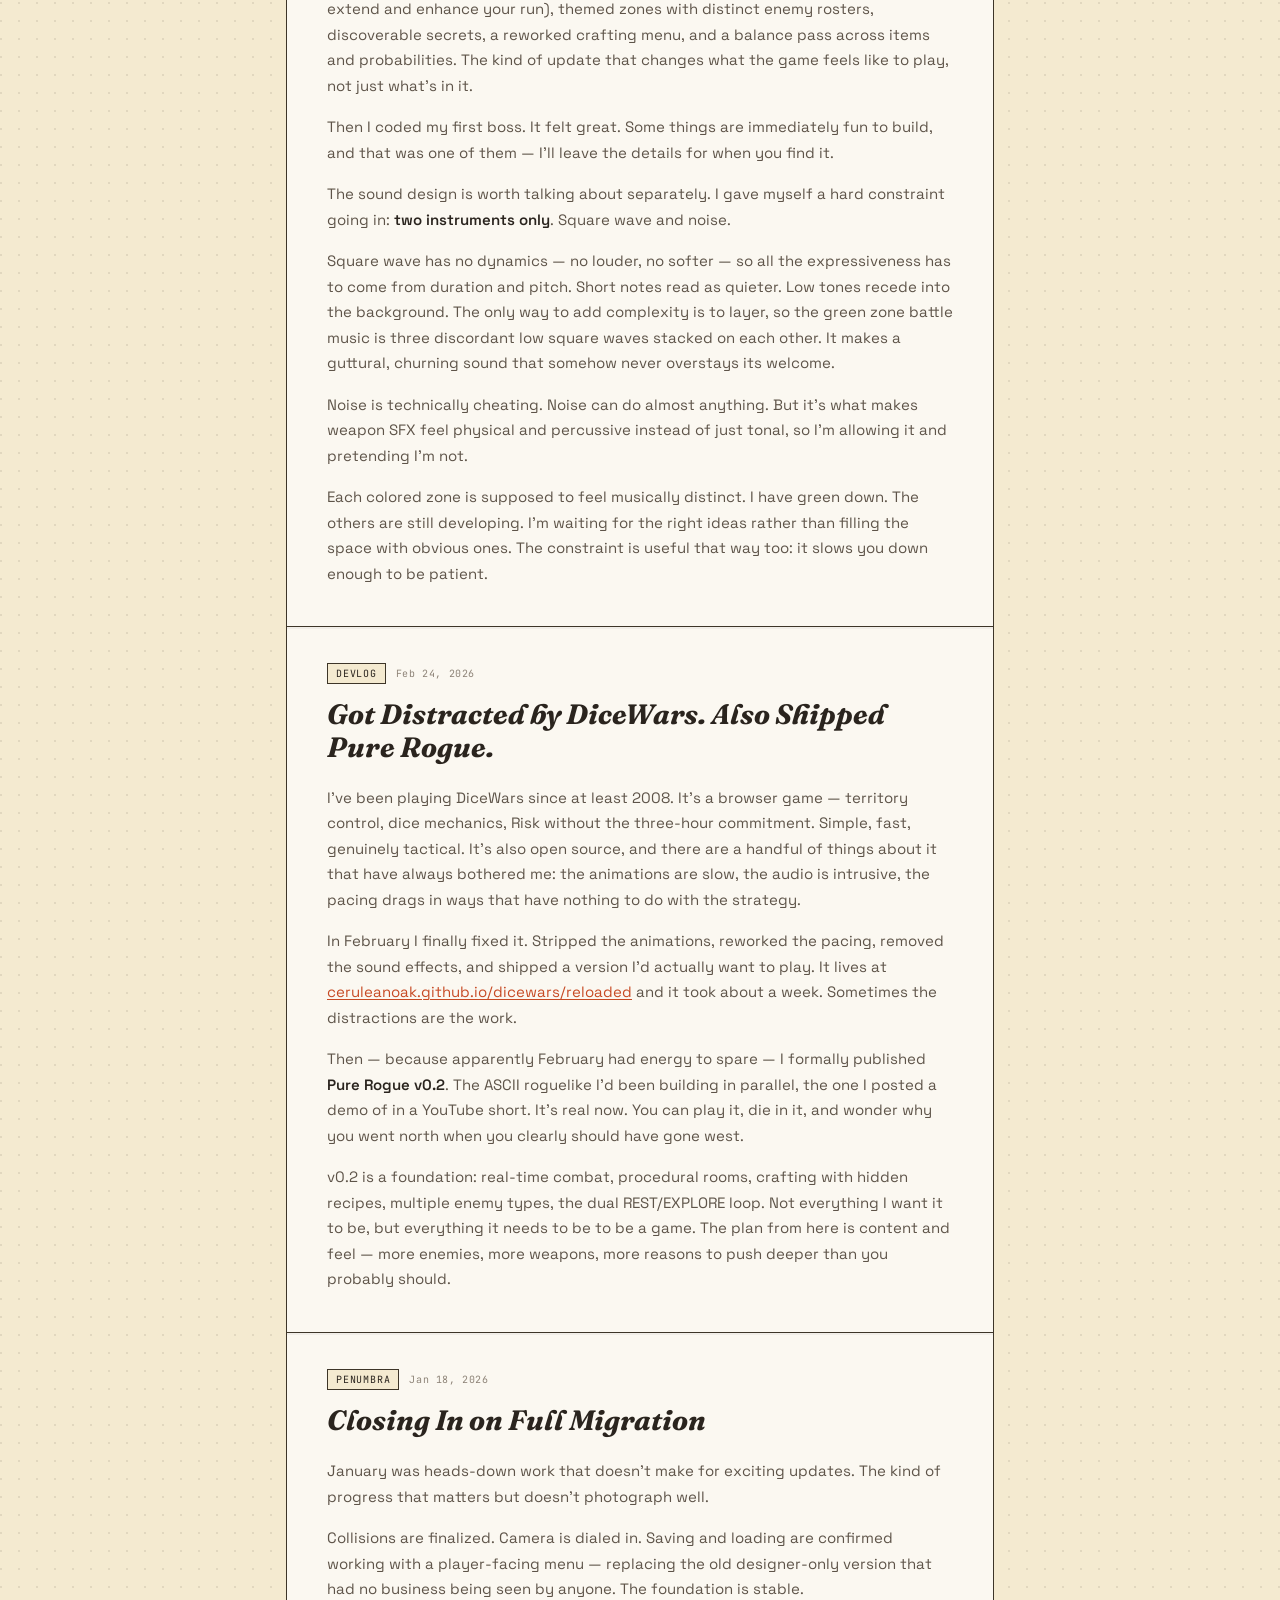
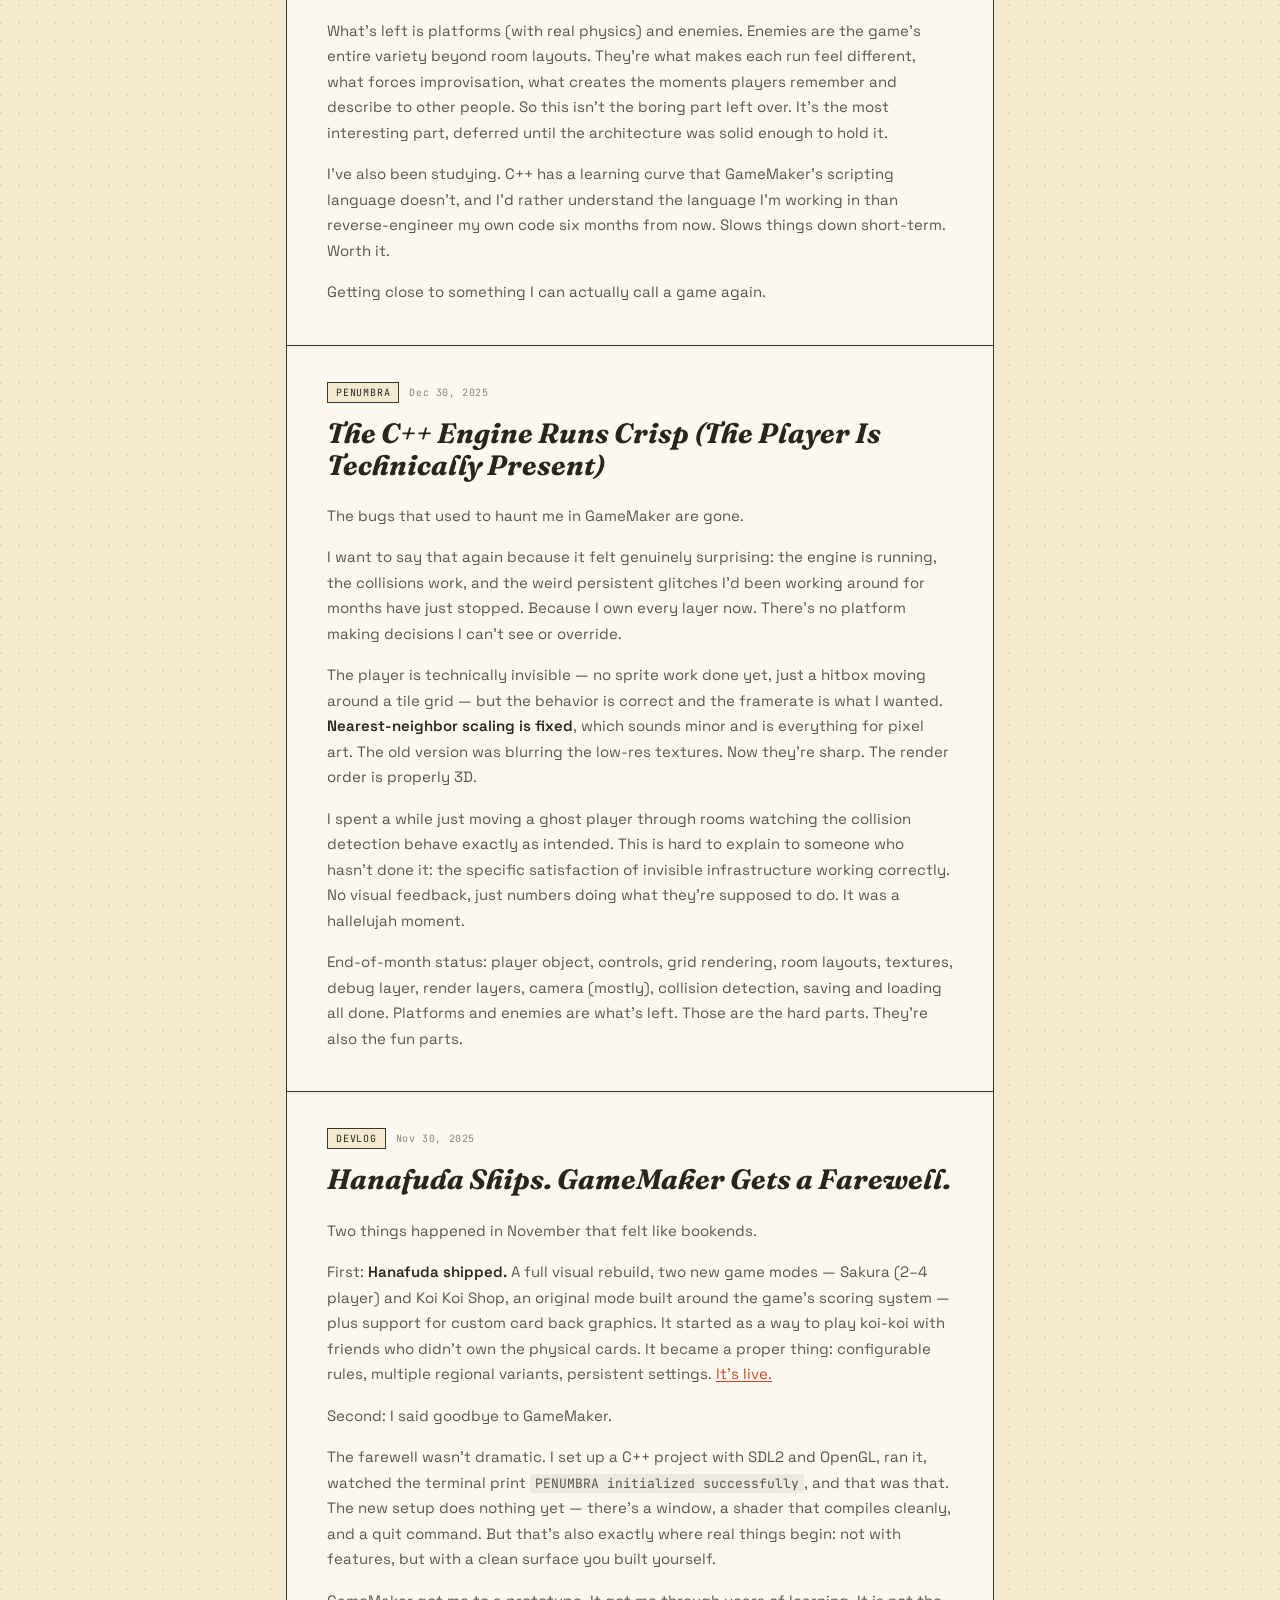
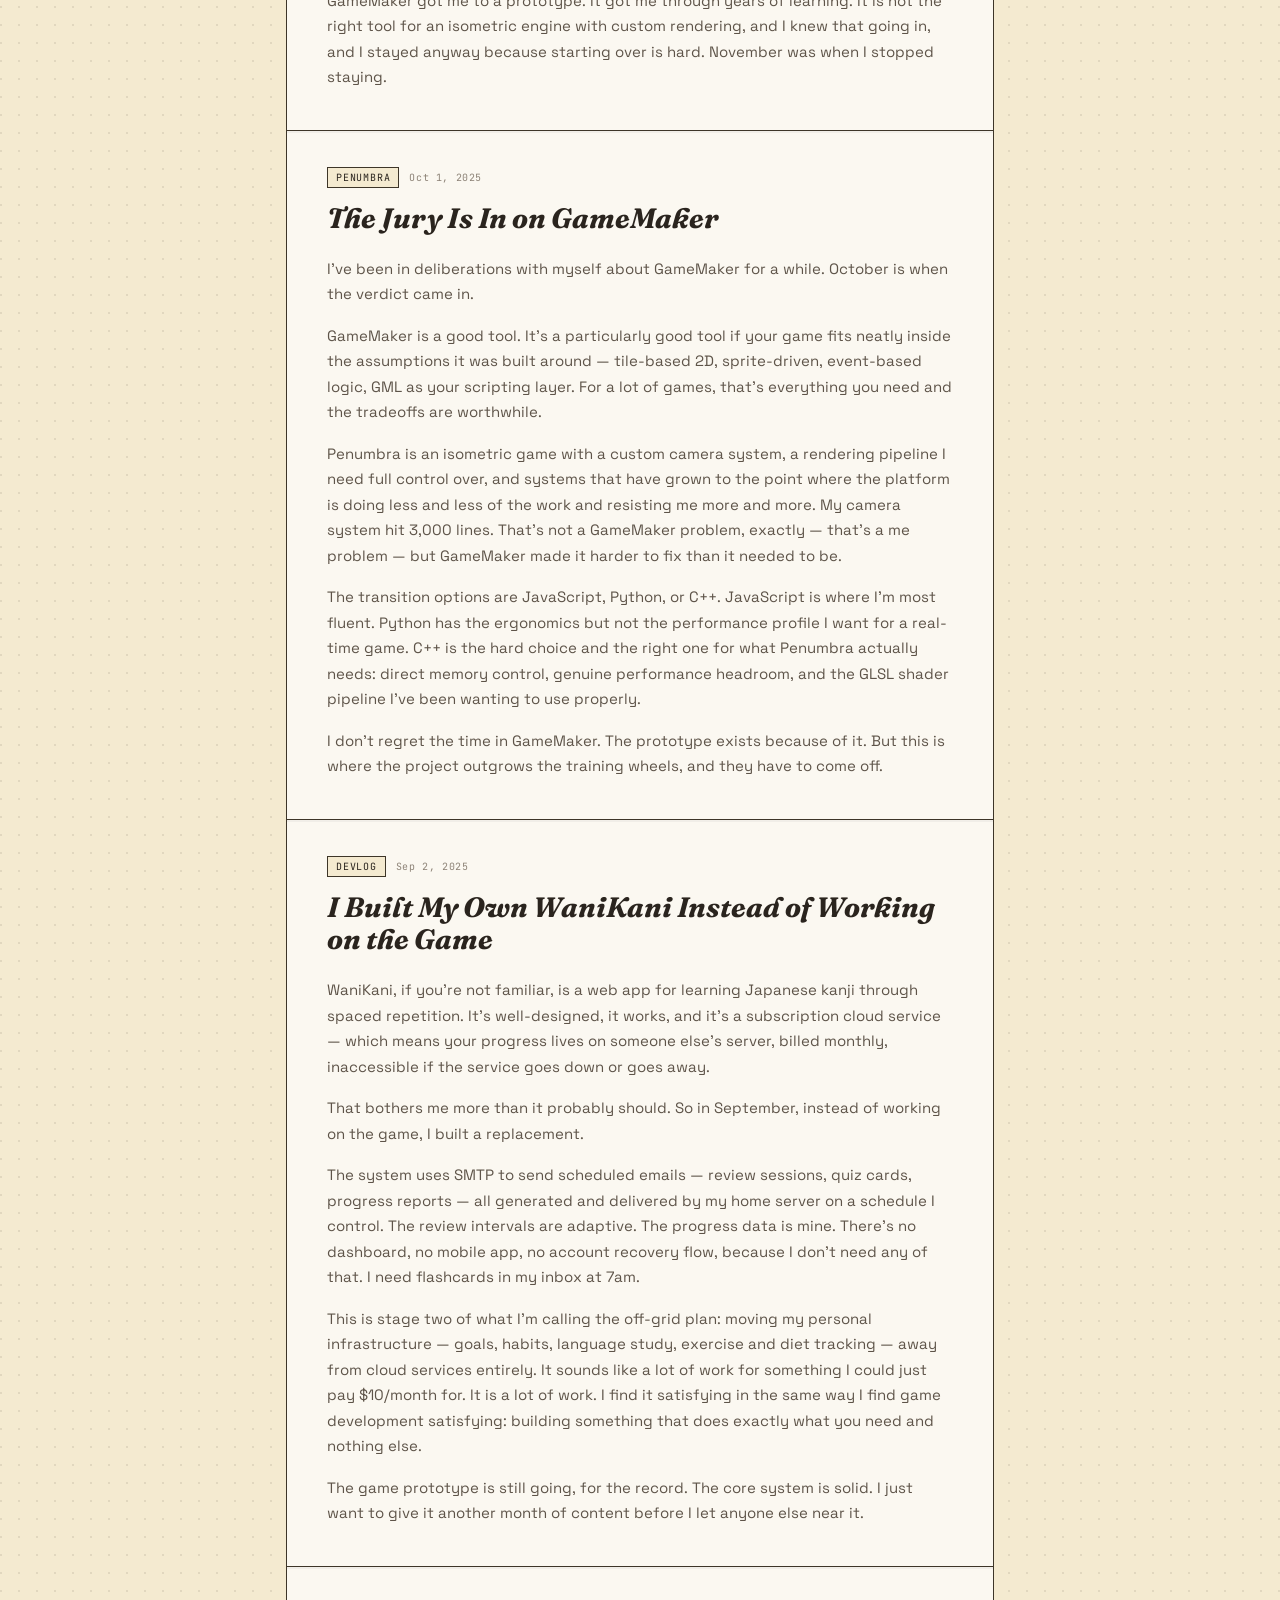
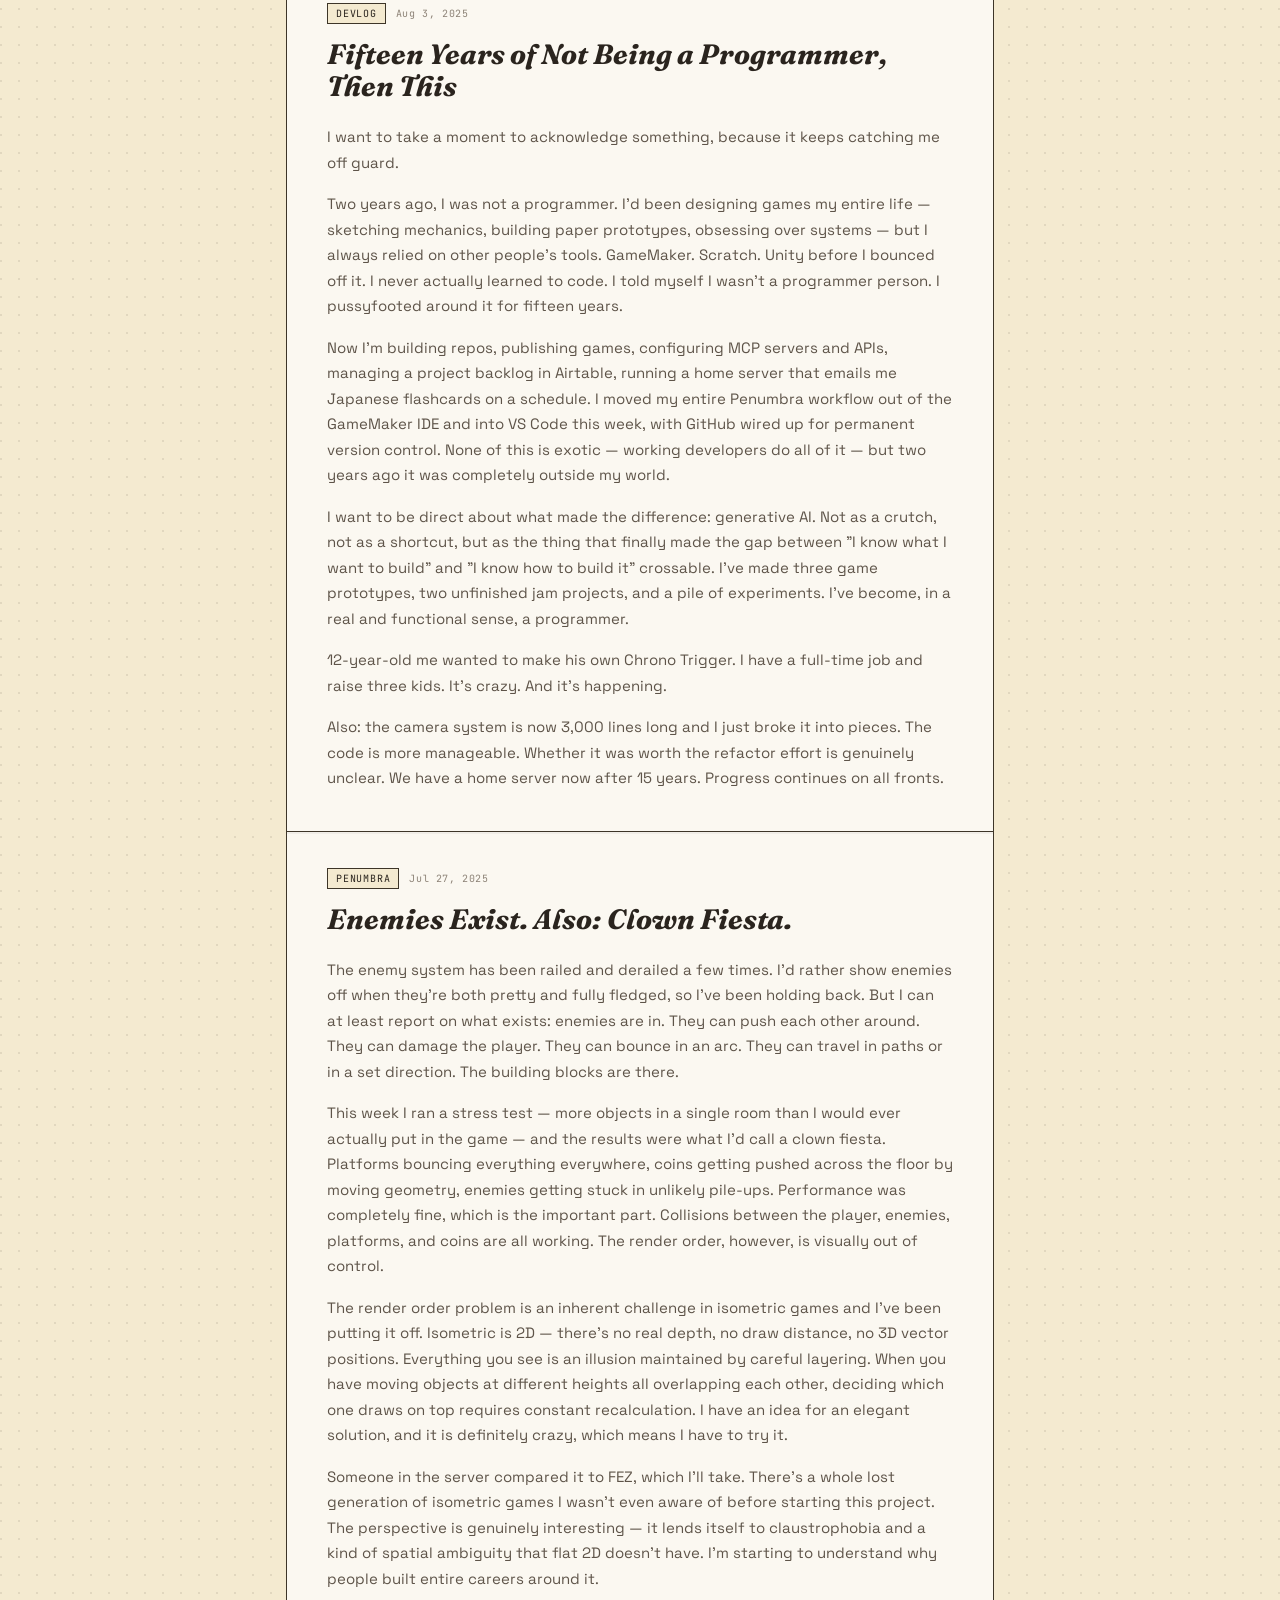
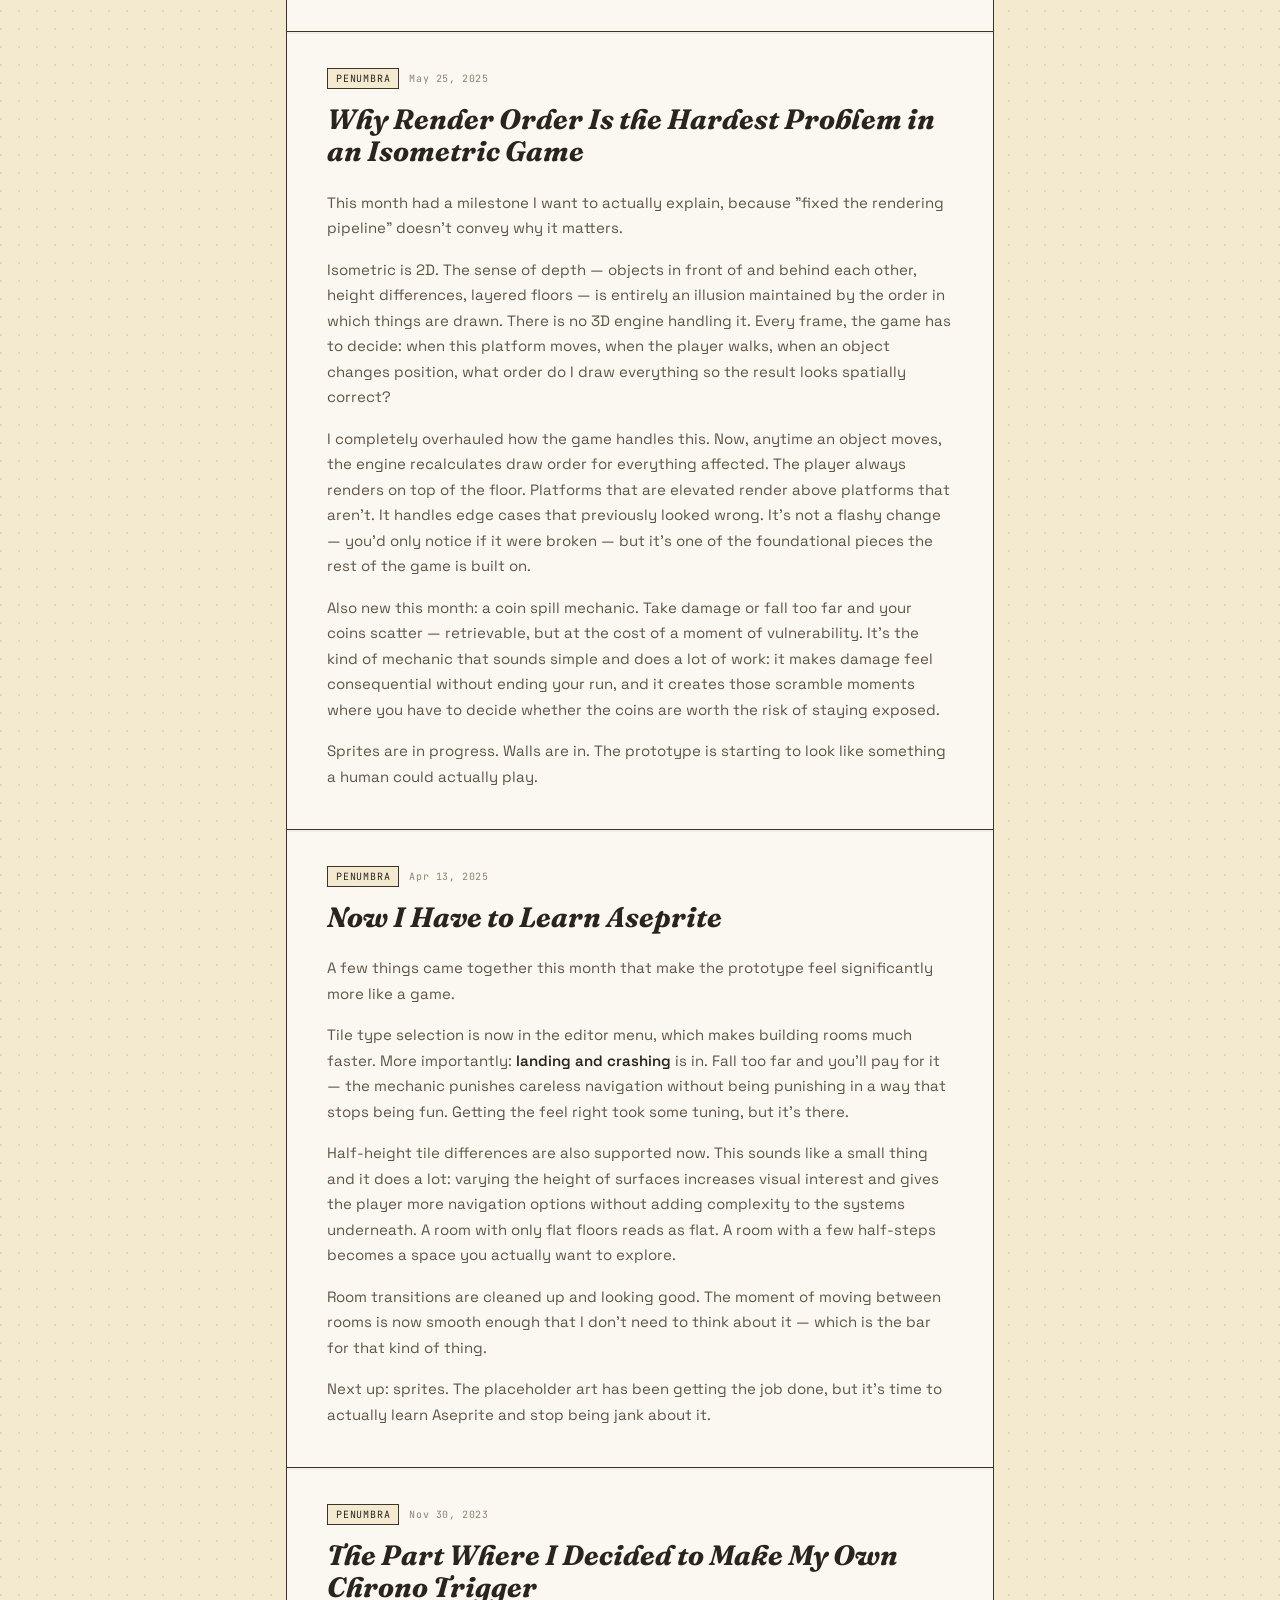
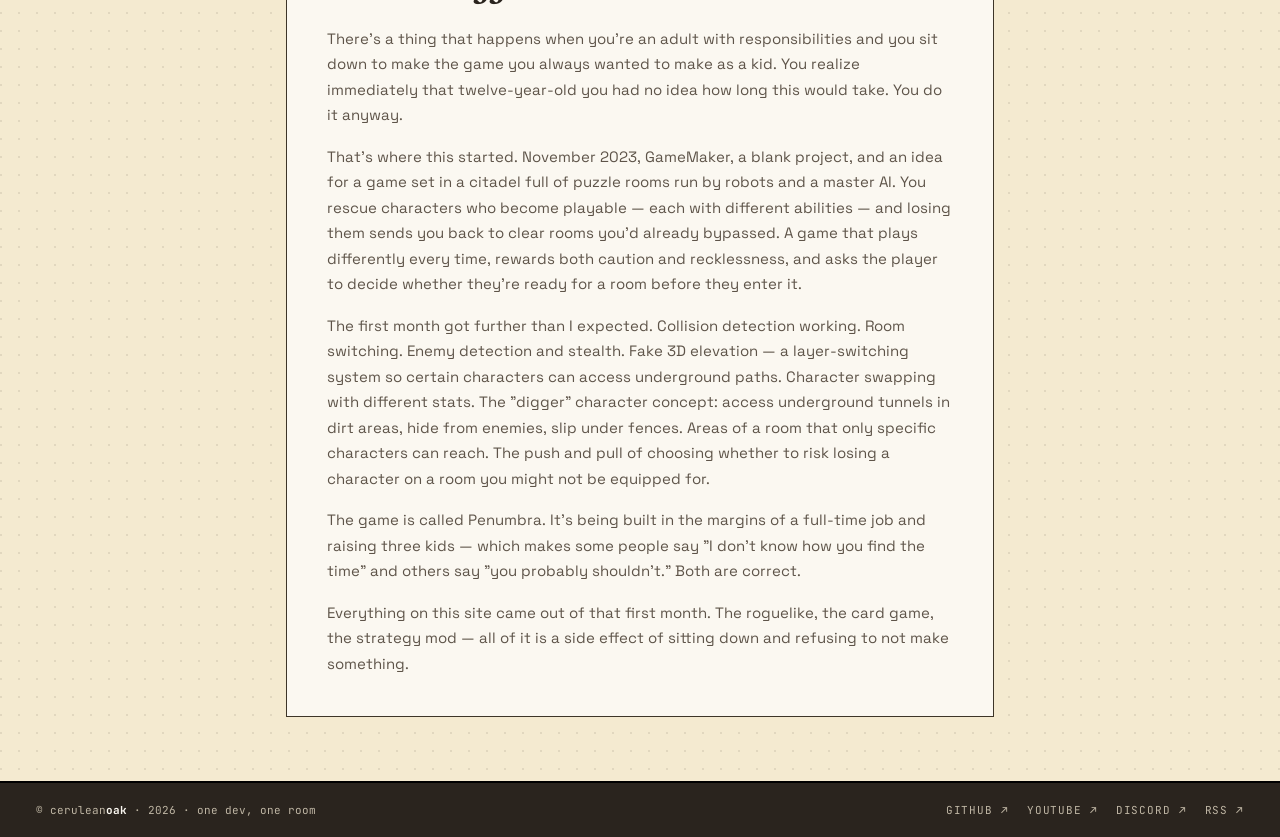
==== commit c9d2043d: "Rewrite devlog with full Discord history — 13 entries, corrected voice" ====
--- a/devlog.html
+++ b/devlog.html
@@ -35,7 +35,6 @@
   }
   a { color: inherit; }
 
-  /* Topbar */
   .topbar {
     background: var(--ink);
     color: #fbf8f1;
@@ -58,10 +57,8 @@
   .nav a:hover { color: var(--gold); }
   .nav a.active { color: #fbf8f1; }
 
-  /* Layout */
   .container { max-width: 780px; margin: 0 auto; padding: 0 36px; }
 
-  /* Page header */
   .page-header {
     padding: 52px 0 36px;
     border-bottom: 2px solid var(--line);
@@ -96,8 +93,7 @@
   }
   .rss-pill:hover { background: var(--gold); color: var(--ink); }
 
-  /* Post list */
-  .post-list { display: flex; flex-direction: column; gap: 0; }
+  .post-list { display: flex; flex-direction: column; }
 
   .post-article {
     background: var(--note);
@@ -106,7 +102,6 @@
     padding: 36px 40px 40px;
     scroll-margin-top: 80px;
   }
-  .post-article:first-child { border-top: 1.5px solid var(--line); }
   .post-article:last-child { border-bottom: 1.5px solid var(--line); margin-bottom: 64px; }
   .post-article + .post-article { box-shadow: inset 0 2px 0 rgba(0,0,0,0.04); }
 
@@ -140,7 +135,6 @@
     margin: 0 0 22px; color: var(--ink);
   }
 
-  /* Article prose */
   .post-body { font-size: 15px; line-height: 1.7; color: var(--ink-2); }
   .post-body p { margin: 0 0 16px; }
   .post-body p:last-child { margin-bottom: 0; }
@@ -157,11 +151,15 @@
     font-family: 'JetBrains Mono', monospace; font-size: 13px;
     background: rgba(0,0,0,0.06); padding: 1px 5px; border-radius: 2px;
   }
-
-  /* Footer */
+  .post-body blockquote {
+    border-left: 3px solid var(--line);
+    margin: 0 0 16px; padding: 4px 0 4px 18px;
+    color: var(--ink-3); font-style: italic;
+  }
+
   footer {
     background: var(--ink); color: #bfb6a4;
-    padding: 20px 36px; margin-top: 0;
+    padding: 20px 36px;
     display: flex; justify-content: space-between; align-items: center;
     font-family: 'JetBrains Mono', monospace; font-size: 11px;
     border-top: 2px solid #000;
@@ -171,7 +169,6 @@
   footer .footer-links a { text-decoration: none; transition: color .15s; }
   footer .footer-links a:hover { color: var(--gold); }
 
-  /* Mobile */
   @media (max-width: 640px) {
     .topbar { padding: 14px 18px; }
     .nav { display: none; }
@@ -207,6 +204,7 @@
 
   <div class="post-list">
 
+    <!-- ═══════════════════════════════════════════════════════ APR 2026 -->
     <article class="post-article" id="ceruleanoak-2026-04-23-v04">
       <div class="post-meta">
         <span class="post-tag">Pure Rogue</span>
@@ -233,6 +231,7 @@
       </div>
     </article>
 
+    <!-- ═══════════════════════════════════════════════════════ MAR 2026 -->
     <article class="post-article" id="ceruleanoak-2026-03-22-v03-boss-sound">
       <div class="post-meta">
         <span class="post-tag">Pure Rogue</span>
@@ -251,6 +250,7 @@
       </div>
     </article>
 
+    <!-- ═══════════════════════════════════════════════════════ FEB 2026 -->
     <article class="post-article" id="ceruleanoak-2026-02-24-dicewars-purerogue">
       <div class="post-meta">
         <span class="post-tag">Devlog</span>
@@ -261,11 +261,12 @@
       <div class="post-body">
         <p>I've been playing DiceWars since at least 2008. It's a browser game — territory control, dice mechanics, Risk without the three-hour commitment. Simple, fast, genuinely tactical. It's also open source, and there are a handful of things about it that have always bothered me: the animations are slow, the audio is intrusive, the pacing drags in ways that have nothing to do with the strategy.</p>
         <p>In February I finally fixed it. Stripped the animations, reworked the pacing, removed the sound effects, and shipped a version I'd actually want to play. It lives at <a href="https://ceruleanoak.github.io/dicewars/reloaded/" target="_blank" rel="noopener">ceruleanoak.github.io/dicewars/reloaded</a> and it took about a week. Sometimes the distractions are the work.</p>
-        <p>Then — because apparently February had energy to spare — I formally published <strong>Pure Rogue v0.2</strong>. The ASCII roguelike I'd been building in parallel, the one I'd posted a demo of in a YouTube short. It's real now. You can play it, die in it, and wonder why you went north when you clearly should have gone west.</p>
+        <p>Then — because apparently February had energy to spare — I formally published <strong>Pure Rogue v0.2</strong>. The ASCII roguelike I'd been building in parallel, the one I posted a demo of in a YouTube short. It's real now. You can play it, die in it, and wonder why you went north when you clearly should have gone west.</p>
         <p>v0.2 is a foundation: real-time combat, procedural rooms, crafting with hidden recipes, multiple enemy types, the dual REST/EXPLORE loop. Not everything I want it to be, but everything it needs to be to be a game. The plan from here is content and feel — more enemies, more weapons, more reasons to push deeper than you probably should.</p>
       </div>
     </article>
 
+    <!-- ═══════════════════════════════════════════════════════ JAN 2026 -->
     <article class="post-article" id="ceruleanoak-2026-01-18-migration-progress">
       <div class="post-meta">
         <span class="post-tag">Penumbra</span>
@@ -282,6 +283,7 @@
       </div>
     </article>
 
+    <!-- ═══════════════════════════════════════════════════════ DEC 2025 -->
     <article class="post-article" id="ceruleanoak-2025-12-30-cpp-engine">
       <div class="post-meta">
         <span class="post-tag">Penumbra</span>
@@ -298,6 +300,7 @@
       </div>
     </article>
 
+    <!-- ═══════════════════════════════════════════════════════ NOV 2025 -->
     <article class="post-article" id="ceruleanoak-2025-11-30-hanafuda-cpp">
       <div class="post-meta">
         <span class="post-tag">Devlog</span>
@@ -314,6 +317,7 @@
       </div>
     </article>
 
+    <!-- ═══════════════════════════════════════════════════════ OCT 2025 -->
     <article class="post-article" id="ceruleanoak-2025-10-01-gamemaker-verdict">
       <div class="post-meta">
         <span class="post-tag">Penumbra</span>
@@ -330,6 +334,7 @@
       </div>
     </article>
 
+    <!-- ═══════════════════════════════════════════════════════ SEP 2025 -->
     <article class="post-article" id="ceruleanoak-2025-09-02-personal-server">
       <div class="post-meta">
         <span class="post-tag">Devlog</span>
@@ -346,21 +351,75 @@
       </div>
     </article>
 
-    <article class="post-article" id="ceruleanoak-2025-08-30-camera-refactor">
-      <div class="post-meta">
-        <span class="post-tag">Penumbra</span>
-        <span class="post-date">Aug 30, 2025</span>
-        <a class="post-anchor" href="#ceruleanoak-2025-08-30-camera-refactor">#</a>
-      </div>
-      <h2 class="post-title">Refactoring a 3,000-Line Camera and Regaining the Will to Live</h2>
-      <div class="post-body">
-        <p>At some point my camera system quietly became 3,000 lines long. I don't entirely know how. You add a feature, you add an edge case, you solve a bug with a function instead of a fix, and eventually you look at the file and it has stopped being a camera system and started being a liability.</p>
-        <p>August was the anti-trust breakup: splitting it into something manageable, tracing every dependency, confirming the game still runs afterward. It does. The code is better. I didn't ship anything new during this time, which is the cost of refactoring — you spend weeks getting back to where you started, except the foundation is cleaner and won't fight you next time.</p>
-        <p>Whether it was worth it: genuinely unclear. The prototype is playable and the core system is solid. I'd like to give it another month before I put it in front of anyone else.</p>
-        <p>In more exciting news: I have a server again. It has been almost fifteen years since I had one — adulthood has a way of stripping away the infrastructure you had when you had more time than money. The server is small, it lives in my house, and it means I can run Python scripts remotely from my laptop whenever I want. This is the beginning of something larger, though I'm not entirely sure what yet.</p>
-      </div>
-    </article>
-
+    <!-- ═══════════════════════════════════════════════════════ AUG 2025 -->
+    <article class="post-article" id="ceruleanoak-2025-08-03-fifteen-years">
+      <div class="post-meta">
+        <span class="post-tag">Devlog</span>
+        <span class="post-date">Aug 3, 2025</span>
+        <a class="post-anchor" href="#ceruleanoak-2025-08-03-fifteen-years">#</a>
+      </div>
+      <h2 class="post-title">Fifteen Years of Not Being a Programmer, Then This</h2>
+      <div class="post-body">
+        <p>I want to take a moment to acknowledge something, because it keeps catching me off guard.</p>
+        <p>Two years ago, I was not a programmer. I'd been designing games my entire life — sketching mechanics, building paper prototypes, obsessing over systems — but I always relied on other people's tools. GameMaker. Scratch. Unity before I bounced off it. I never actually learned to code. I told myself I wasn't a programmer person. I pussyfooted around it for fifteen years.</p>
+        <p>Now I'm building repos, publishing games, configuring MCP servers and APIs, managing a project backlog in Airtable, running a home server that emails me Japanese flashcards on a schedule. I moved my entire Penumbra workflow out of the GameMaker IDE and into VS Code this week, with GitHub wired up for permanent version control. None of this is exotic — working developers do all of it — but two years ago it was completely outside my world.</p>
+        <p>I want to be direct about what made the difference: generative AI. Not as a crutch, not as a shortcut, but as the thing that finally made the gap between "I know what I want to build" and "I know how to build it" crossable. I've made three game prototypes, two unfinished jam projects, and a pile of experiments. I've become, in a real and functional sense, a programmer.</p>
+        <p>12-year-old me wanted to make his own Chrono Trigger. I have a full-time job and raise three kids. It's crazy. And it's happening.</p>
+        <p>Also: the camera system is now 3,000 lines long and I just broke it into pieces. The code is more manageable. Whether it was worth the refactor effort is genuinely unclear. We have a home server now after 15 years. Progress continues on all fronts.</p>
+      </div>
+    </article>
+
+    <!-- ═══════════════════════════════════════════════════════ JUL 2025 -->
+    <article class="post-article" id="ceruleanoak-2025-07-27-clown-fiesta">
+      <div class="post-meta">
+        <span class="post-tag">Penumbra</span>
+        <span class="post-date">Jul 27, 2025</span>
+        <a class="post-anchor" href="#ceruleanoak-2025-07-27-clown-fiesta">#</a>
+      </div>
+      <h2 class="post-title">Enemies Exist. Also: Clown Fiesta.</h2>
+      <div class="post-body">
+        <p>The enemy system has been railed and derailed a few times. I'd rather show enemies off when they're both pretty and fully fledged, so I've been holding back. But I can at least report on what exists: enemies are in. They can push each other around. They can damage the player. They can bounce in an arc. They can travel in paths or in a set direction. The building blocks are there.</p>
+        <p>This week I ran a stress test — more objects in a single room than I would ever actually put in the game — and the results were what I'd call a clown fiesta. Platforms bouncing everything everywhere, coins getting pushed across the floor by moving geometry, enemies getting stuck in unlikely pile-ups. Performance was completely fine, which is the important part. Collisions between the player, enemies, platforms, and coins are all working. The render order, however, is visually out of control.</p>
+        <p>The render order problem is an inherent challenge in isometric games and I've been putting it off. Isometric is 2D — there's no real depth, no draw distance, no 3D vector positions. Everything you see is an illusion maintained by careful layering. When you have moving objects at different heights all overlapping each other, deciding which one draws on top requires constant recalculation. I have an idea for an elegant solution, and it is definitely crazy, which means I have to try it.</p>
+        <p>Someone in the server compared it to FEZ, which I'll take. There's a whole lost generation of isometric games I wasn't even aware of before starting this project. The perspective is genuinely interesting — it lends itself to claustrophobia and a kind of spatial ambiguity that flat 2D doesn't have. I'm starting to understand why people built entire careers around it.</p>
+      </div>
+    </article>
+
+    <!-- ═══════════════════════════════════════════════════════ MAY 2025 -->
+    <article class="post-article" id="ceruleanoak-2025-05-25-render-pipeline">
+      <div class="post-meta">
+        <span class="post-tag">Penumbra</span>
+        <span class="post-date">May 25, 2025</span>
+        <a class="post-anchor" href="#ceruleanoak-2025-05-25-render-pipeline">#</a>
+      </div>
+      <h2 class="post-title">Why Render Order Is the Hardest Problem in an Isometric Game</h2>
+      <div class="post-body">
+        <p>This month had a milestone I want to actually explain, because "fixed the rendering pipeline" doesn't convey why it matters.</p>
+        <p>Isometric is 2D. The sense of depth — objects in front of and behind each other, height differences, layered floors — is entirely an illusion maintained by the order in which things are drawn. There is no 3D engine handling it. Every frame, the game has to decide: when this platform moves, when the player walks, when an object changes position, what order do I draw everything so the result looks spatially correct?</p>
+        <p>I completely overhauled how the game handles this. Now, anytime an object moves, the engine recalculates draw order for everything affected. The player always renders on top of the floor. Platforms that are elevated render above platforms that aren't. It handles edge cases that previously looked wrong. It's not a flashy change — you'd only notice if it were broken — but it's one of the foundational pieces the rest of the game is built on.</p>
+        <p>Also new this month: a coin spill mechanic. Take damage or fall too far and your coins scatter — retrievable, but at the cost of a moment of vulnerability. It's the kind of mechanic that sounds simple and does a lot of work: it makes damage feel consequential without ending your run, and it creates those scramble moments where you have to decide whether the coins are worth the risk of staying exposed.</p>
+        <p>Sprites are in progress. Walls are in. The prototype is starting to look like something a human could actually play.</p>
+      </div>
+    </article>
+
+    <!-- ═══════════════════════════════════════════════════════ APR 2025 -->
+    <article class="post-article" id="ceruleanoak-2025-04-13-sprites-mechanics">
+      <div class="post-meta">
+        <span class="post-tag">Penumbra</span>
+        <span class="post-date">Apr 13, 2025</span>
+        <a class="post-anchor" href="#ceruleanoak-2025-04-13-sprites-mechanics">#</a>
+      </div>
+      <h2 class="post-title">Now I Have to Learn Aseprite</h2>
+      <div class="post-body">
+        <p>A few things came together this month that make the prototype feel significantly more like a game.</p>
+        <p>Tile type selection is now in the editor menu, which makes building rooms much faster. More importantly: <strong>landing and crashing</strong> is in. Fall too far and you'll pay for it — the mechanic punishes careless navigation without being punishing in a way that stops being fun. Getting the feel right took some tuning, but it's there.</p>
+        <p>Half-height tile differences are also supported now. This sounds like a small thing and it does a lot: varying the height of surfaces increases visual interest and gives the player more navigation options without adding complexity to the systems underneath. A room with only flat floors reads as flat. A room with a few half-steps becomes a space you actually want to explore.</p>
+        <p>Room transitions are cleaned up and looking good. The moment of moving between rooms is now smooth enough that I don't need to think about it — which is the bar for that kind of thing.</p>
+        <p>Next up: sprites. The placeholder art has been getting the job done, but it's time to actually learn Aseprite and stop being jank about it.</p>
+      </div>
+    </article>
+
+    <!-- ═══════════════════════════════════════════════════════ NOV 2023 -->
     <article class="post-article" id="ceruleanoak-2023-11-30-origin">
       <div class="post-meta">
         <span class="post-tag">Penumbra</span>
@@ -371,8 +430,8 @@
       <div class="post-body">
         <p>There's a thing that happens when you're an adult with responsibilities and you sit down to make the game you always wanted to make as a kid. You realize immediately that twelve-year-old you had no idea how long this would take. You do it anyway.</p>
         <p>That's where this started. November 2023, GameMaker, a blank project, and an idea for a game set in a citadel full of puzzle rooms run by robots and a master AI. You rescue characters who become playable — each with different abilities — and losing them sends you back to clear rooms you'd already bypassed. A game that plays differently every time, rewards both caution and recklessness, and asks the player to decide whether they're ready for a room before they enter it.</p>
-        <p>The prototype that month got further than I expected. Collision detection working. Room switching. Enemy detection and stealth. Fake 3D elevation — a layer-switching system so certain characters could access underground paths. Character swapping with different attributes. Not bad for a first run.</p>
-        <p>The game is called Penumbra. It's been in development since then, in the margins of a full-time job and raising three kids — which makes some people say "I don't know how you find the time" and other people say "you probably shouldn't." Both are correct. But twelve-year-old me wanted to make a Chrono Trigger, and here we are.</p>
+        <p>The first month got further than I expected. Collision detection working. Room switching. Enemy detection and stealth. Fake 3D elevation — a layer-switching system so certain characters can access underground paths. Character swapping with different stats. The "digger" character concept: access underground tunnels in dirt areas, hide from enemies, slip under fences. Areas of a room that only specific characters can reach. The push and pull of choosing whether to risk losing a character on a room you might not be equipped for.</p>
+        <p>The game is called Penumbra. It's being built in the margins of a full-time job and raising three kids — which makes some people say "I don't know how you find the time" and others say "you probably shouldn't." Both are correct.</p>
         <p>Everything on this site came out of that first month. The roguelike, the card game, the strategy mod — all of it is a side effect of sitting down and refusing to not make something.</p>
       </div>
     </article>
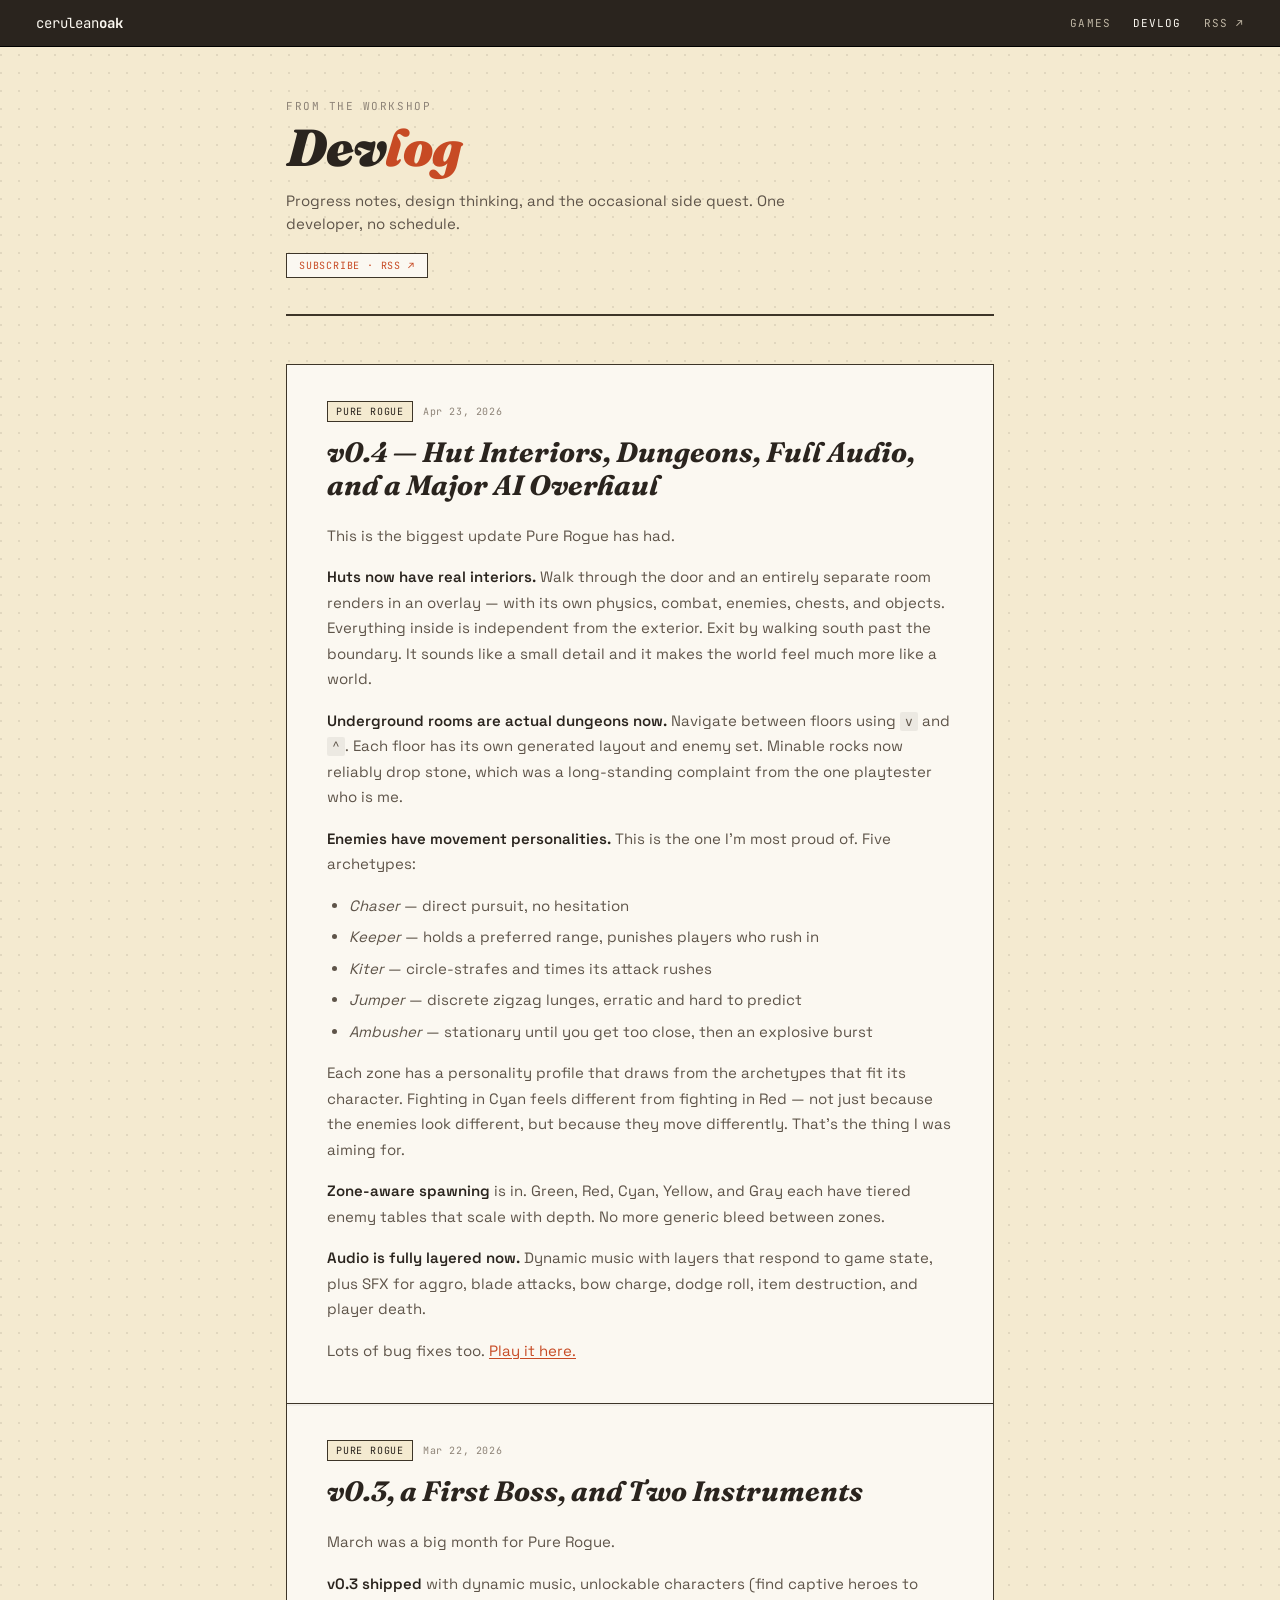
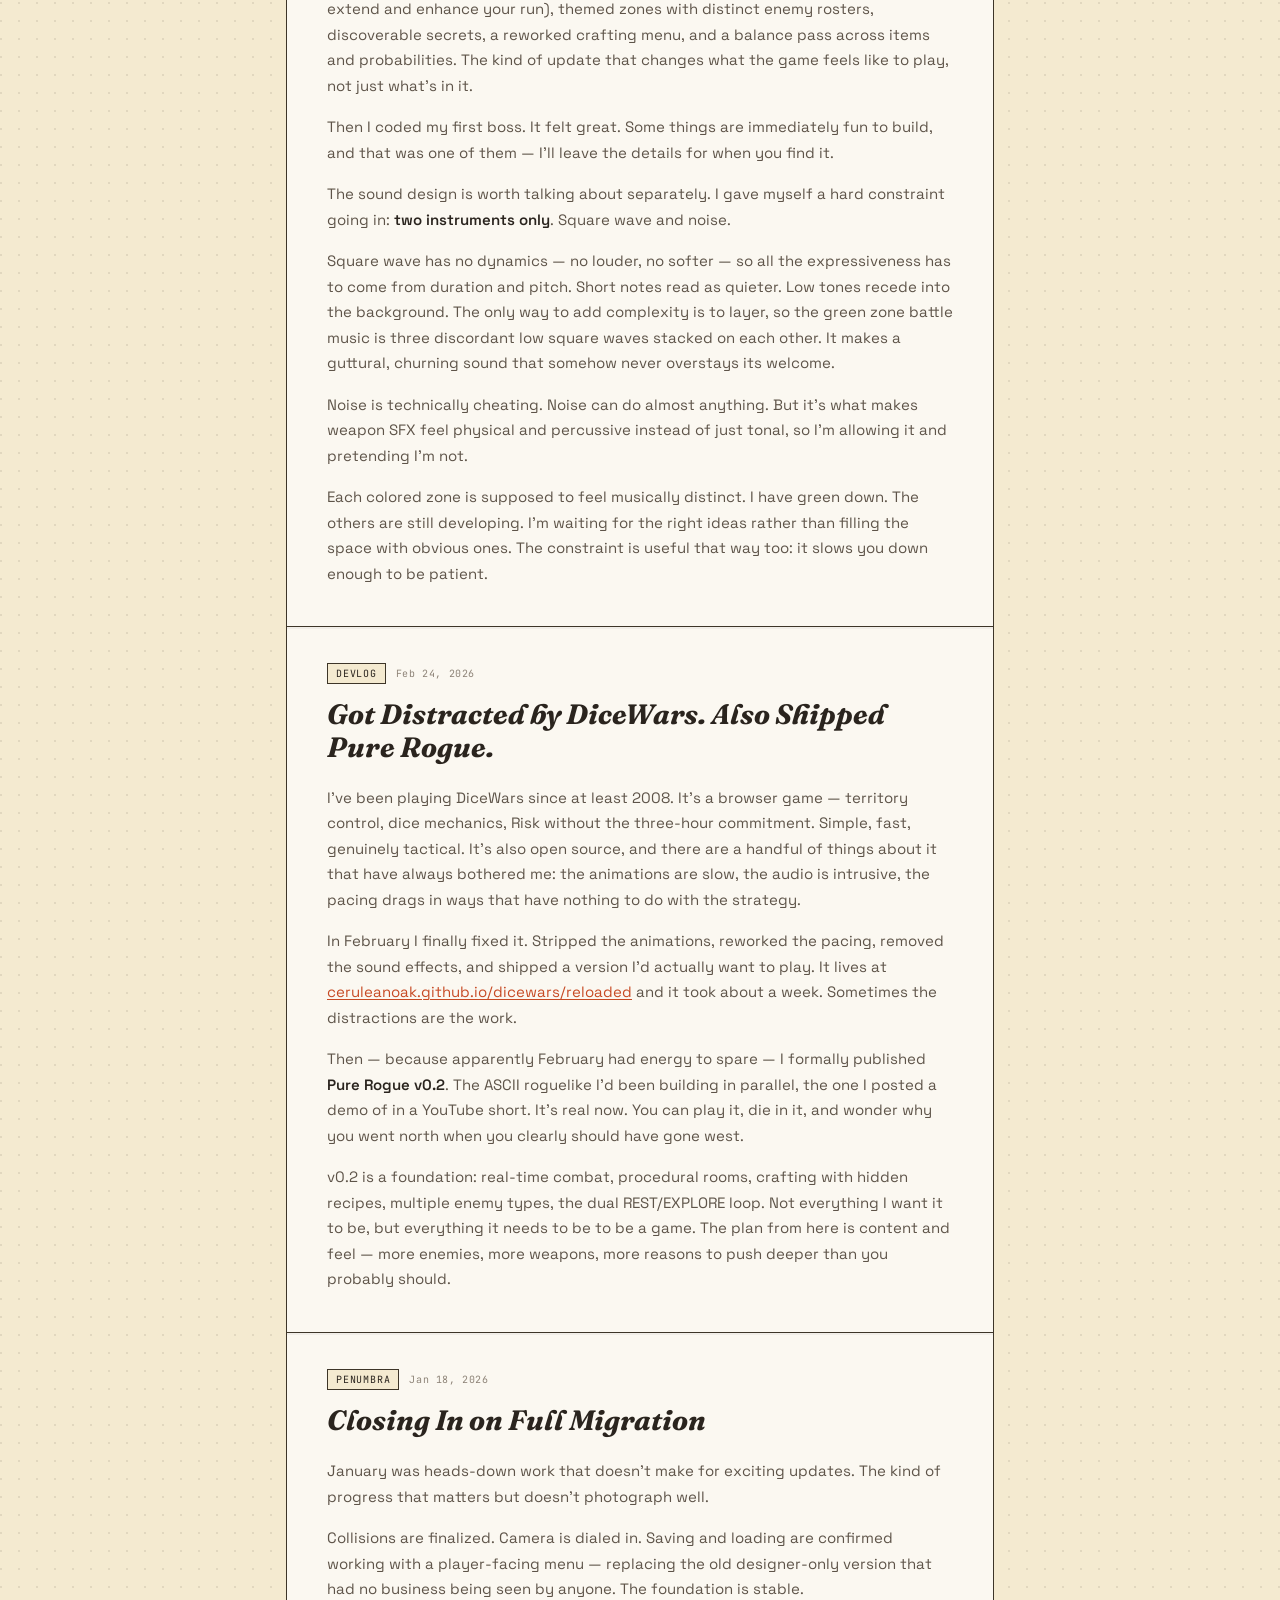
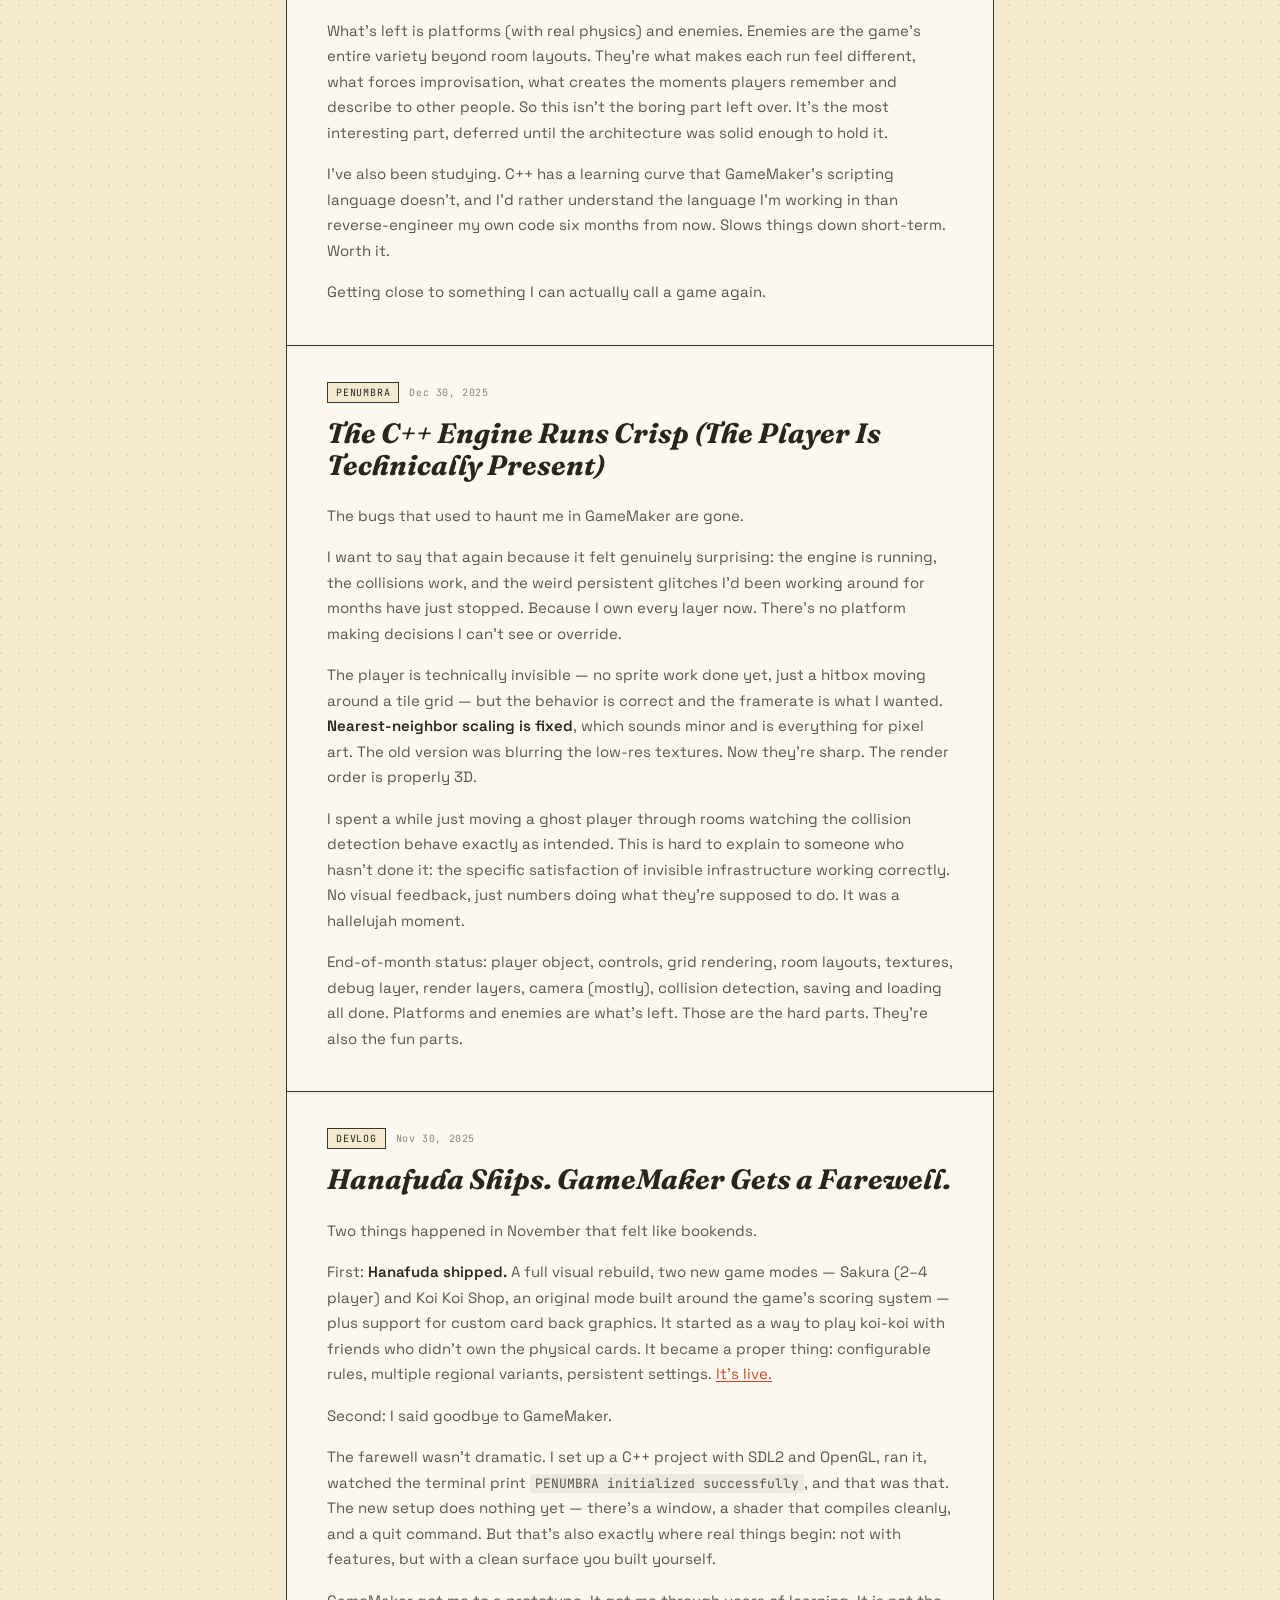
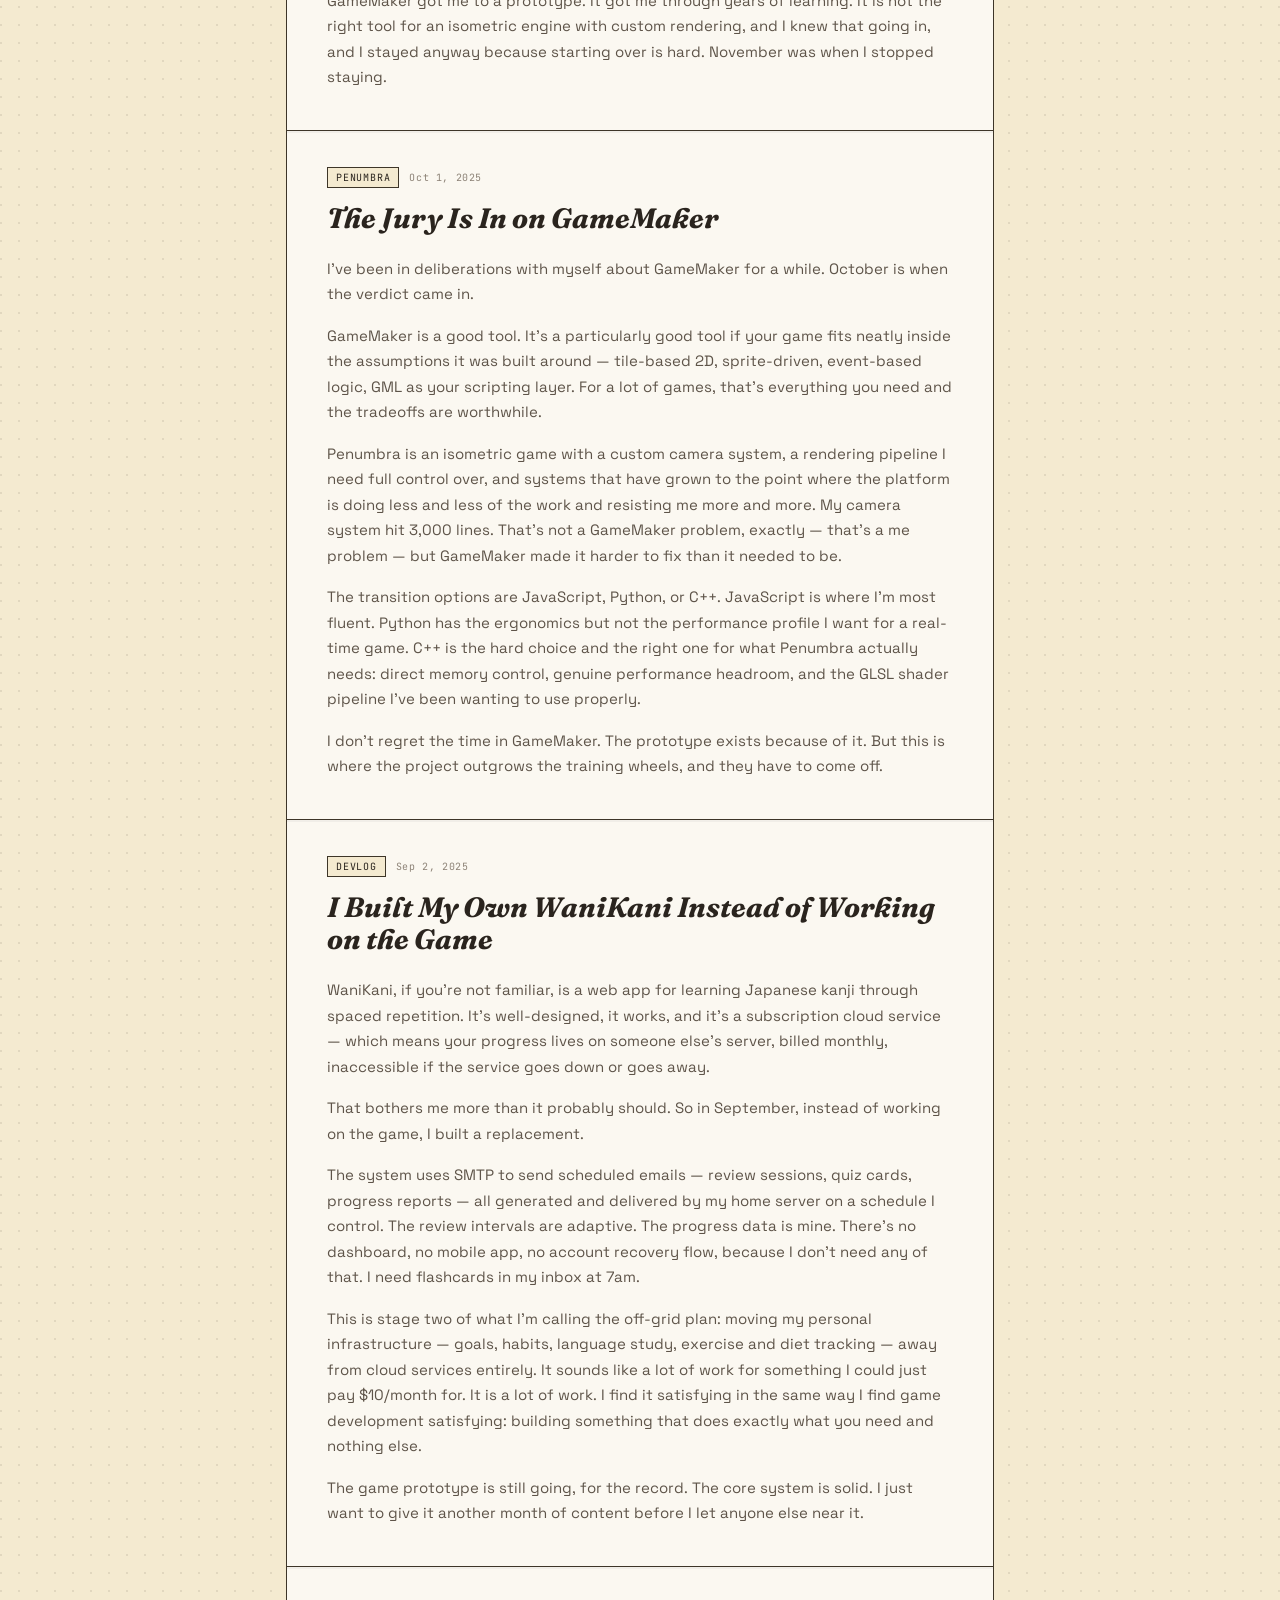
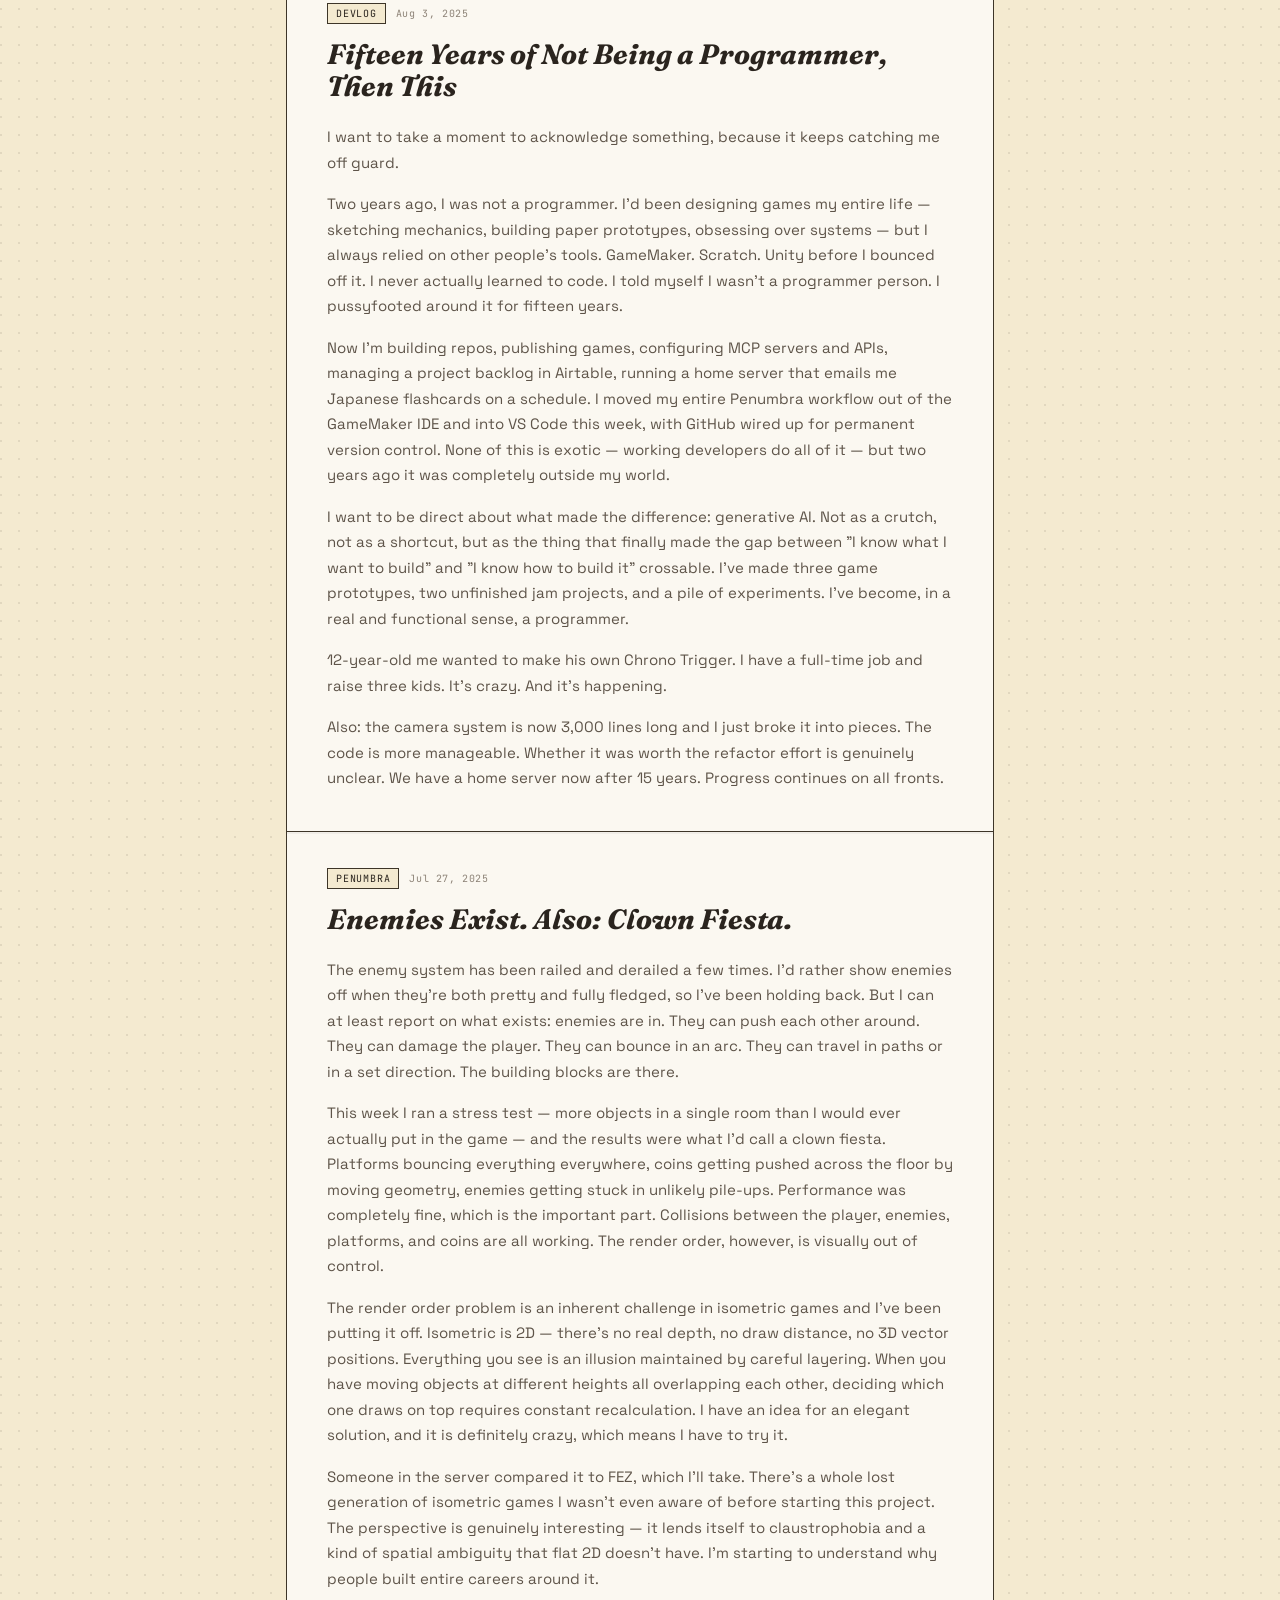
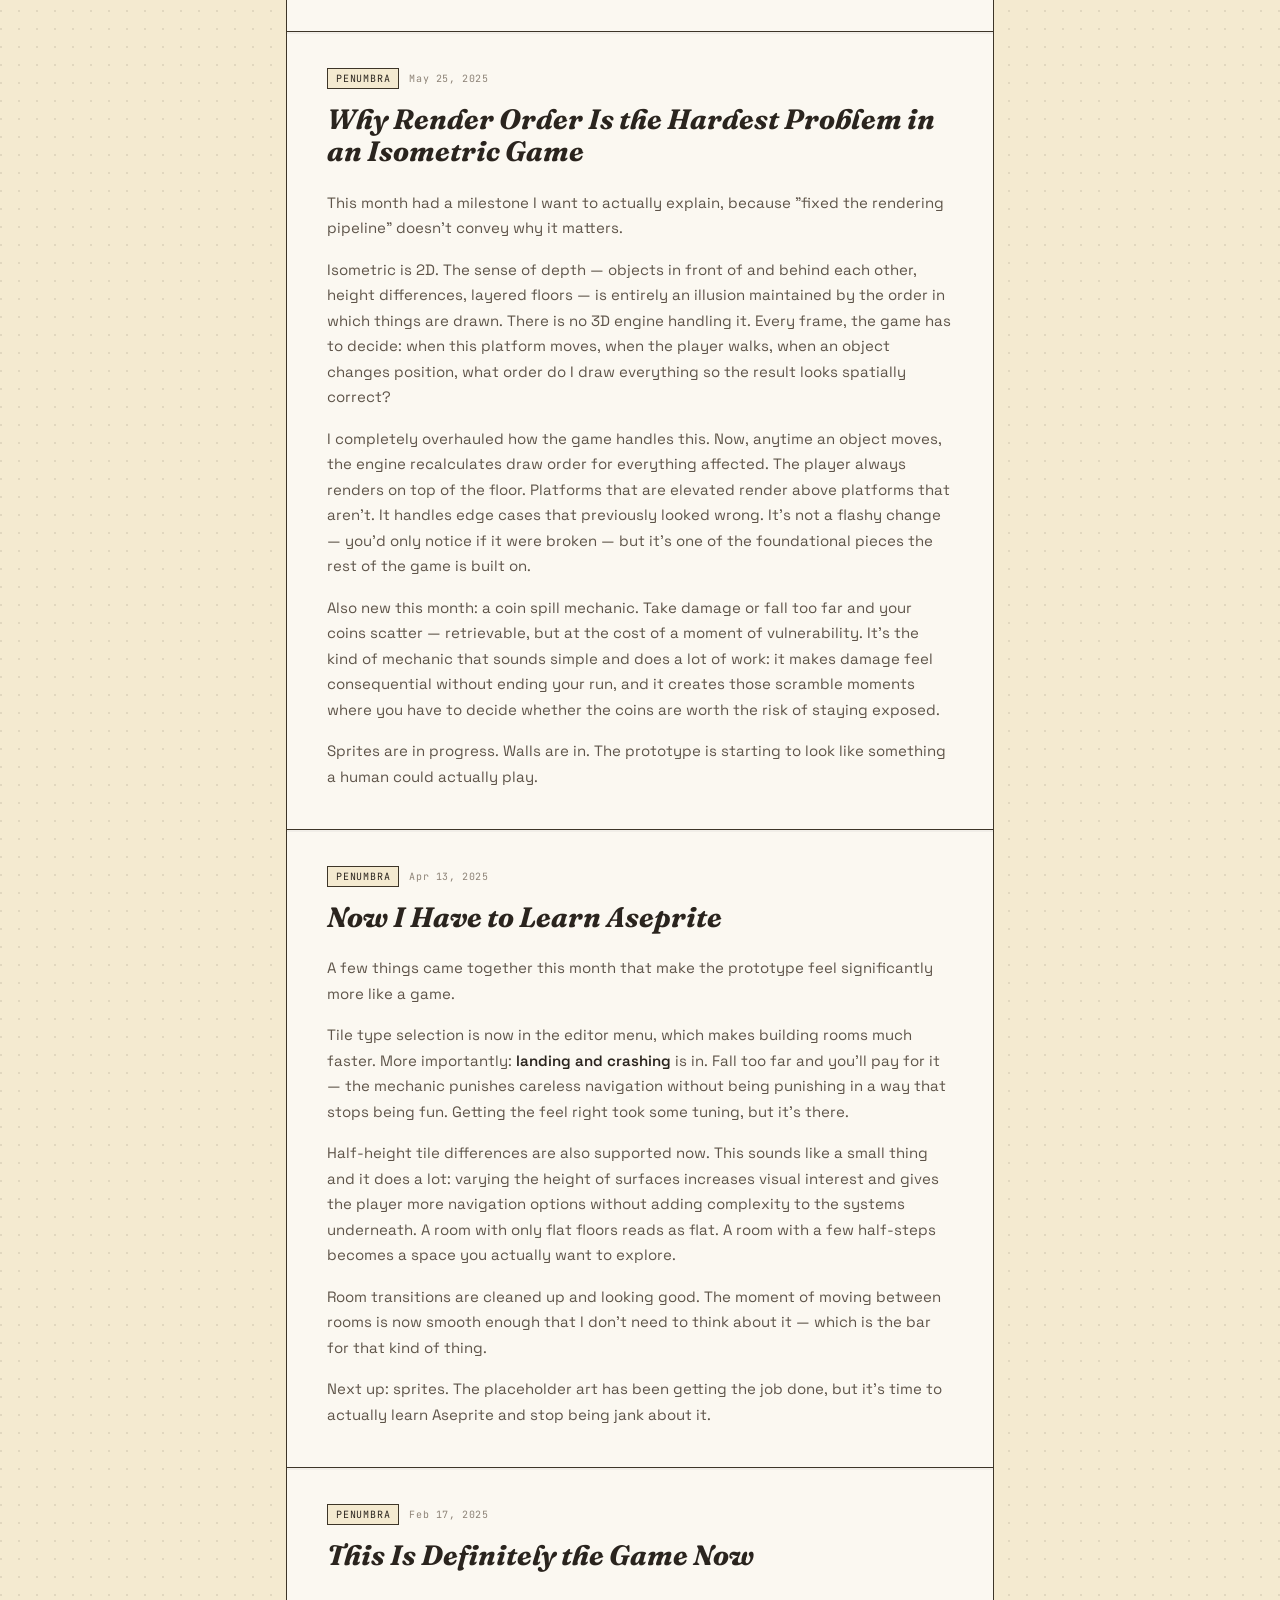
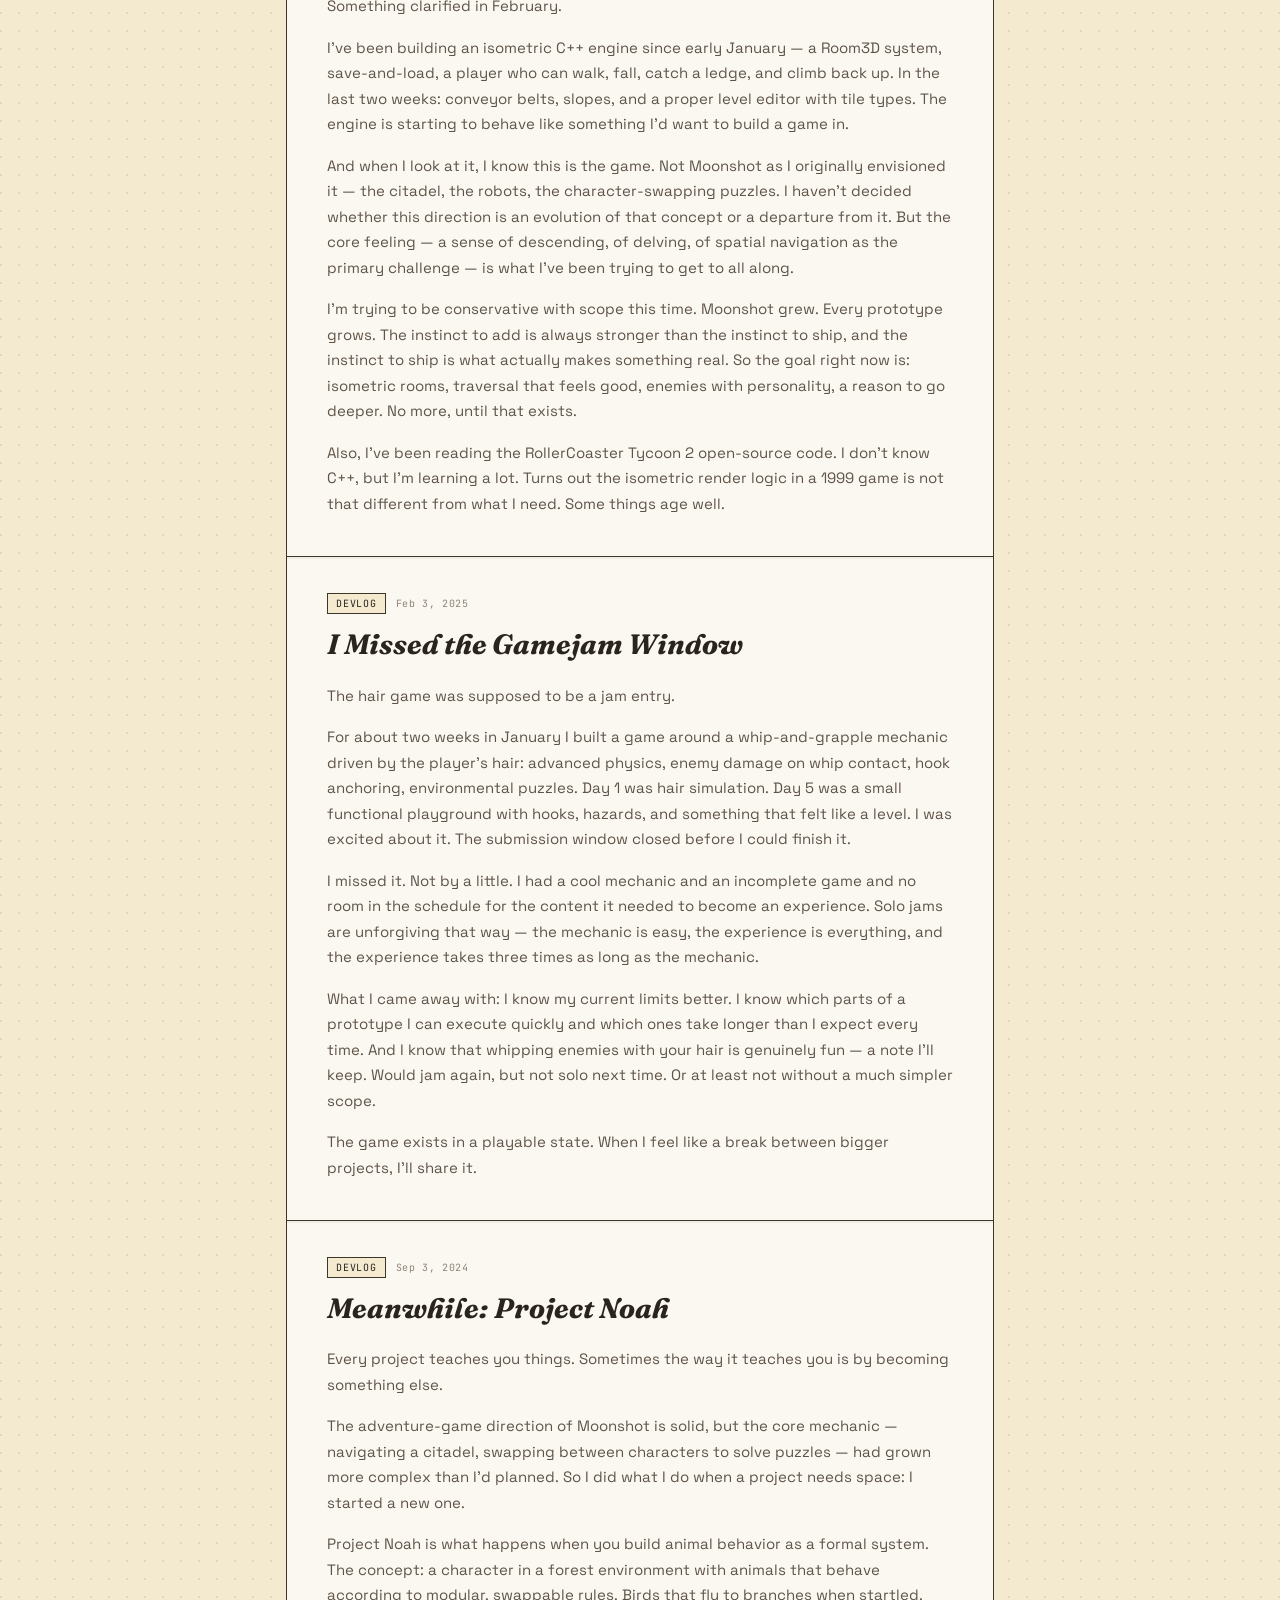
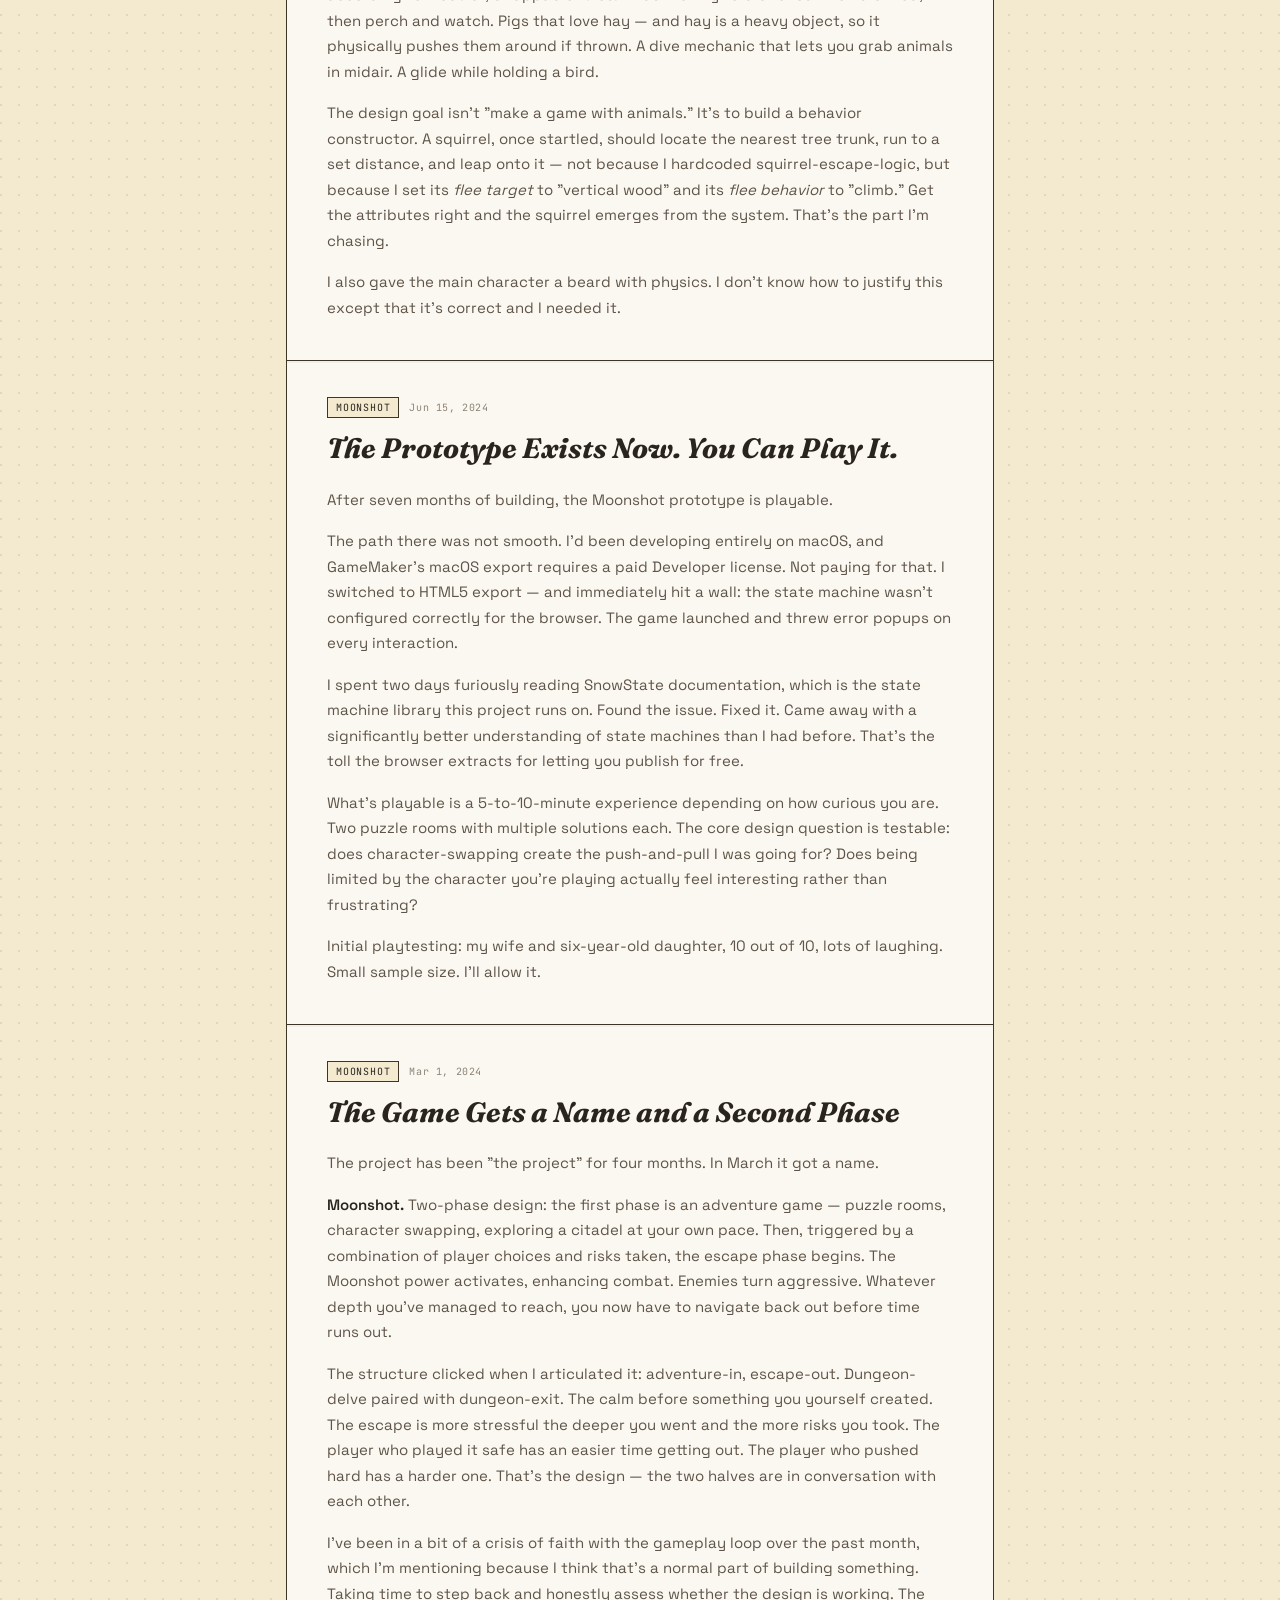
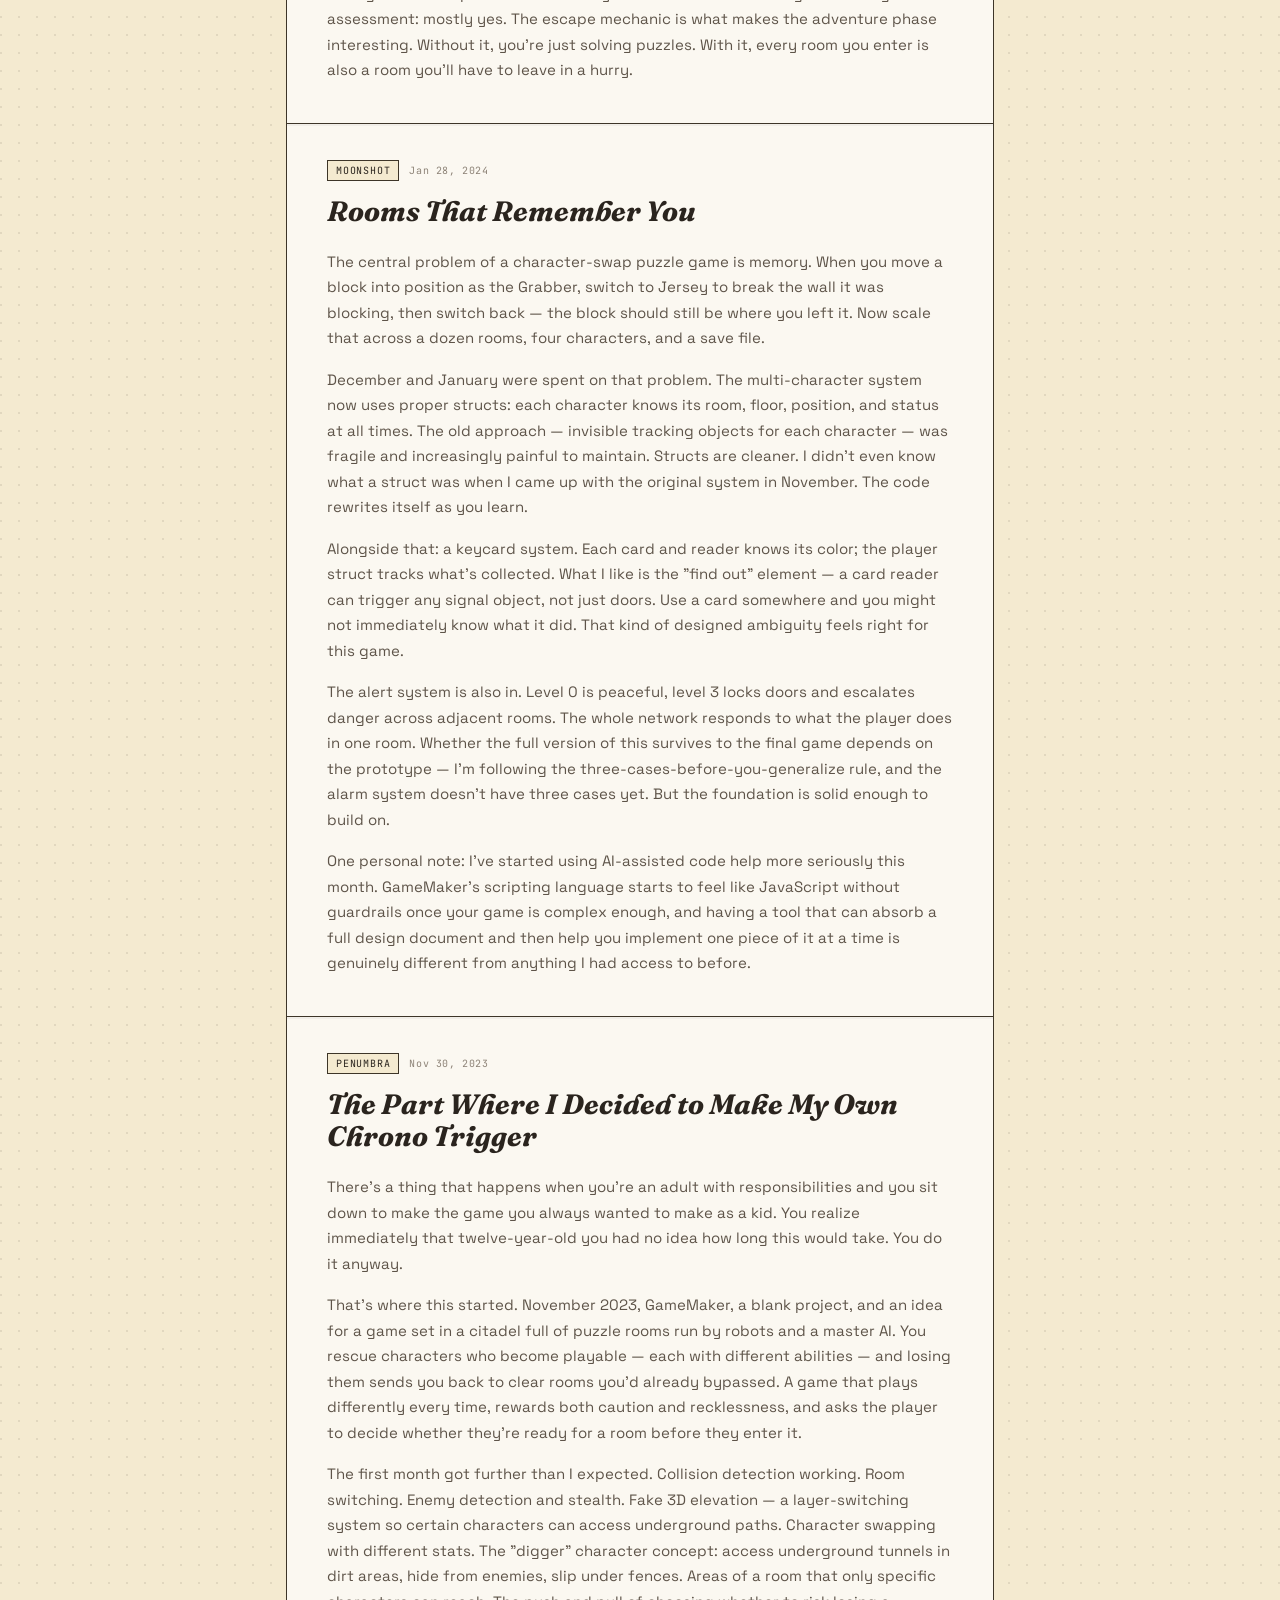
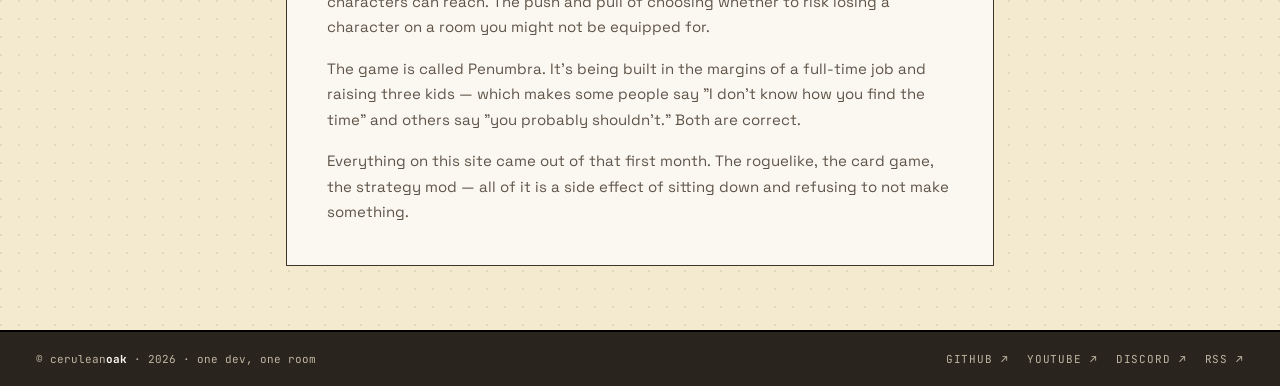
==== commit 609e3749: "Add complete project timeline: Moonshot, Noah, game jam, Penumbra Adds 6 new devlog entries (devlog." ====
--- a/devlog.html
+++ b/devlog.html
@@ -419,6 +419,106 @@
       </div>
     </article>
 
+    <!-- ═══════════════════════════════════════════════════════ FEB 2025 -->
+    <article class="post-article" id="ceruleanoak-2025-02-17-penumbra-direction">
+      <div class="post-meta">
+        <span class="post-tag">Penumbra</span>
+        <span class="post-date">Feb 17, 2025</span>
+        <a class="post-anchor" href="#ceruleanoak-2025-02-17-penumbra-direction">#</a>
+      </div>
+      <h2 class="post-title">This Is Definitely the Game Now</h2>
+      <div class="post-body">
+        <p>Something clarified in February.</p>
+        <p>I've been building an isometric C++ engine since early January — a Room3D system, save-and-load, a player who can walk, fall, catch a ledge, and climb back up. In the last two weeks: conveyor belts, slopes, and a proper level editor with tile types. The engine is starting to behave like something I'd want to build a game in.</p>
+        <p>And when I look at it, I know this is the game. Not Moonshot as I originally envisioned it — the citadel, the robots, the character-swapping puzzles. I haven't decided whether this direction is an evolution of that concept or a departure from it. But the core feeling — a sense of descending, of delving, of spatial navigation as the primary challenge — is what I've been trying to get to all along.</p>
+        <p>I'm trying to be conservative with scope this time. Moonshot grew. Every prototype grows. The instinct to add is always stronger than the instinct to ship, and the instinct to ship is what actually makes something real. So the goal right now is: isometric rooms, traversal that feels good, enemies with personality, a reason to go deeper. No more, until that exists.</p>
+        <p>Also, I've been reading the RollerCoaster Tycoon 2 open-source code. I don't know C++, but I'm learning a lot. Turns out the isometric render logic in a 1999 game is not that different from what I need. Some things age well.</p>
+      </div>
+    </article>
+
+    <article class="post-article" id="ceruleanoak-2025-02-03-gamejam">
+      <div class="post-meta">
+        <span class="post-tag">Devlog</span>
+        <span class="post-date">Feb 3, 2025</span>
+        <a class="post-anchor" href="#ceruleanoak-2025-02-03-gamejam">#</a>
+      </div>
+      <h2 class="post-title">I Missed the Gamejam Window</h2>
+      <div class="post-body">
+        <p>The hair game was supposed to be a jam entry.</p>
+        <p>For about two weeks in January I built a game around a whip-and-grapple mechanic driven by the player's hair: advanced physics, enemy damage on whip contact, hook anchoring, environmental puzzles. Day 1 was hair simulation. Day 5 was a small functional playground with hooks, hazards, and something that felt like a level. I was excited about it. The submission window closed before I could finish it.</p>
+        <p>I missed it. Not by a little. I had a cool mechanic and an incomplete game and no room in the schedule for the content it needed to become an experience. Solo jams are unforgiving that way — the mechanic is easy, the experience is everything, and the experience takes three times as long as the mechanic.</p>
+        <p>What I came away with: I know my current limits better. I know which parts of a prototype I can execute quickly and which ones take longer than I expect every time. And I know that whipping enemies with your hair is genuinely fun — a note I'll keep. Would jam again, but not solo next time. Or at least not without a much simpler scope.</p>
+        <p>The game exists in a playable state. When I feel like a break between bigger projects, I'll share it.</p>
+      </div>
+    </article>
+
+    <!-- ═══════════════════════════════════════════════════════ SEP 2024 -->
+    <article class="post-article" id="ceruleanoak-2024-09-03-project-noah">
+      <div class="post-meta">
+        <span class="post-tag">Devlog</span>
+        <span class="post-date">Sep 3, 2024</span>
+        <a class="post-anchor" href="#ceruleanoak-2024-09-03-project-noah">#</a>
+      </div>
+      <h2 class="post-title">Meanwhile: Project Noah</h2>
+      <div class="post-body">
+        <p>Every project teaches you things. Sometimes the way it teaches you is by becoming something else.</p>
+        <p>The adventure-game direction of Moonshot is solid, but the core mechanic — navigating a citadel, swapping between characters to solve puzzles — had grown more complex than I'd planned. So I did what I do when a project needs space: I started a new one.</p>
+        <p>Project Noah is what happens when you build animal behavior as a formal system. The concept: a character in a forest environment with animals that behave according to modular, swappable rules. Birds that fly to branches when startled, then perch and watch. Pigs that love hay — and hay is a heavy object, so it physically pushes them around if thrown. A dive mechanic that lets you grab animals in midair. A glide while holding a bird.</p>
+        <p>The design goal isn't "make a game with animals." It's to build a behavior constructor. A squirrel, once startled, should locate the nearest tree trunk, run to a set distance, and leap onto it — not because I hardcoded squirrel-escape-logic, but because I set its <em>flee target</em> to "vertical wood" and its <em>flee behavior</em> to "climb." Get the attributes right and the squirrel emerges from the system. That's the part I'm chasing.</p>
+        <p>I also gave the main character a beard with physics. I don't know how to justify this except that it's correct and I needed it.</p>
+      </div>
+    </article>
+
+    <!-- ═══════════════════════════════════════════════════════ JUN 2024 -->
+    <article class="post-article" id="ceruleanoak-2024-06-15-first-demo">
+      <div class="post-meta">
+        <span class="post-tag">Moonshot</span>
+        <span class="post-date">Jun 15, 2024</span>
+        <a class="post-anchor" href="#ceruleanoak-2024-06-15-first-demo">#</a>
+      </div>
+      <h2 class="post-title">The Prototype Exists Now. You Can Play It.</h2>
+      <div class="post-body">
+        <p>After seven months of building, the Moonshot prototype is playable.</p>
+        <p>The path there was not smooth. I'd been developing entirely on macOS, and GameMaker's macOS export requires a paid Developer license. Not paying for that. I switched to HTML5 export — and immediately hit a wall: the state machine wasn't configured correctly for the browser. The game launched and threw error popups on every interaction.</p>
+        <p>I spent two days furiously reading SnowState documentation, which is the state machine library this project runs on. Found the issue. Fixed it. Came away with a significantly better understanding of state machines than I had before. That's the toll the browser extracts for letting you publish for free.</p>
+        <p>What's playable is a 5-to-10-minute experience depending on how curious you are. Two puzzle rooms with multiple solutions each. The core design question is testable: does character-swapping create the push-and-pull I was going for? Does being limited by the character you're playing actually feel interesting rather than frustrating?</p>
+        <p>Initial playtesting: my wife and six-year-old daughter, 10 out of 10, lots of laughing. Small sample size. I'll allow it.</p>
+      </div>
+    </article>
+
+    <!-- ═══════════════════════════════════════════════════════ MAR 2024 -->
+    <article class="post-article" id="ceruleanoak-2024-03-01-moonshot-named">
+      <div class="post-meta">
+        <span class="post-tag">Moonshot</span>
+        <span class="post-date">Mar 1, 2024</span>
+        <a class="post-anchor" href="#ceruleanoak-2024-03-01-moonshot-named">#</a>
+      </div>
+      <h2 class="post-title">The Game Gets a Name and a Second Phase</h2>
+      <div class="post-body">
+        <p>The project has been "the project" for four months. In March it got a name.</p>
+        <p><strong>Moonshot.</strong> Two-phase design: the first phase is an adventure game — puzzle rooms, character swapping, exploring a citadel at your own pace. Then, triggered by a combination of player choices and risks taken, the escape phase begins. The Moonshot power activates, enhancing combat. Enemies turn aggressive. Whatever depth you've managed to reach, you now have to navigate back out before time runs out.</p>
+        <p>The structure clicked when I articulated it: adventure-in, escape-out. Dungeon-delve paired with dungeon-exit. The calm before something you yourself created. The escape is more stressful the deeper you went and the more risks you took. The player who played it safe has an easier time getting out. The player who pushed hard has a harder one. That's the design — the two halves are in conversation with each other.</p>
+        <p>I've been in a bit of a crisis of faith with the gameplay loop over the past month, which I'm mentioning because I think that's a normal part of building something. Taking time to step back and honestly assess whether the design is working. The assessment: mostly yes. The escape mechanic is what makes the adventure phase interesting. Without it, you're just solving puzzles. With it, every room you enter is also a room you'll have to leave in a hurry.</p>
+      </div>
+    </article>
+
+    <!-- ═══════════════════════════════════════════════════════ JAN 2024 -->
+    <article class="post-article" id="ceruleanoak-2024-01-28-moonshot-mechanics">
+      <div class="post-meta">
+        <span class="post-tag">Moonshot</span>
+        <span class="post-date">Jan 28, 2024</span>
+        <a class="post-anchor" href="#ceruleanoak-2024-01-28-moonshot-mechanics">#</a>
+      </div>
+      <h2 class="post-title">Rooms That Remember You</h2>
+      <div class="post-body">
+        <p>The central problem of a character-swap puzzle game is memory. When you move a block into position as the Grabber, switch to Jersey to break the wall it was blocking, then switch back — the block should still be where you left it. Now scale that across a dozen rooms, four characters, and a save file.</p>
+        <p>December and January were spent on that problem. The multi-character system now uses proper structs: each character knows its room, floor, position, and status at all times. The old approach — invisible tracking objects for each character — was fragile and increasingly painful to maintain. Structs are cleaner. I didn't even know what a struct was when I came up with the original system in November. The code rewrites itself as you learn.</p>
+        <p>Alongside that: a keycard system. Each card and reader knows its color; the player struct tracks what's collected. What I like is the "find out" element — a card reader can trigger any signal object, not just doors. Use a card somewhere and you might not immediately know what it did. That kind of designed ambiguity feels right for this game.</p>
+        <p>The alert system is also in. Level 0 is peaceful, level 3 locks doors and escalates danger across adjacent rooms. The whole network responds to what the player does in one room. Whether the full version of this survives to the final game depends on the prototype — I'm following the three-cases-before-you-generalize rule, and the alarm system doesn't have three cases yet. But the foundation is solid enough to build on.</p>
+        <p>One personal note: I've started using AI-assisted code help more seriously this month. GameMaker's scripting language starts to feel like JavaScript without guardrails once your game is complex enough, and having a tool that can absorb a full design document and then help you implement one piece of it at a time is genuinely different from anything I had access to before.</p>
+      </div>
+    </article>
+
     <!-- ═══════════════════════════════════════════════════════ NOV 2023 -->
     <article class="post-article" id="ceruleanoak-2023-11-30-origin">
       <div class="post-meta">
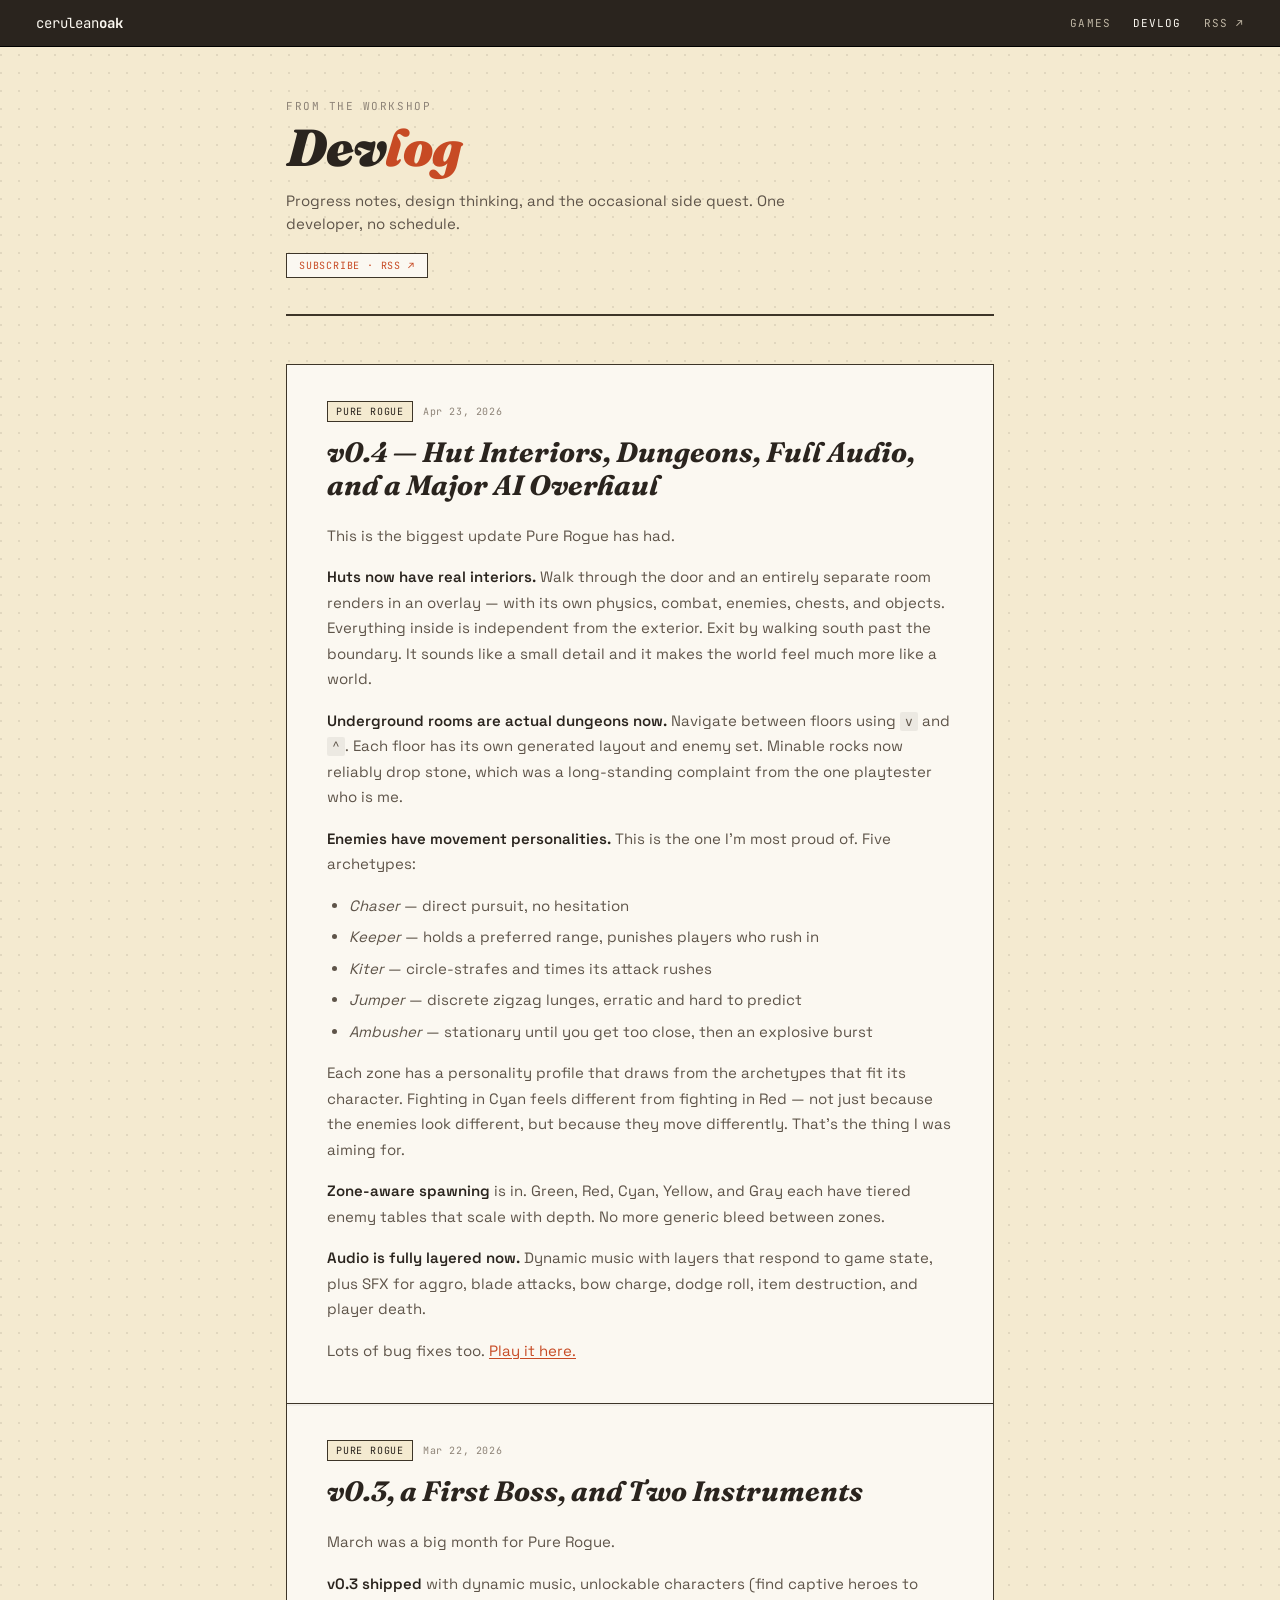
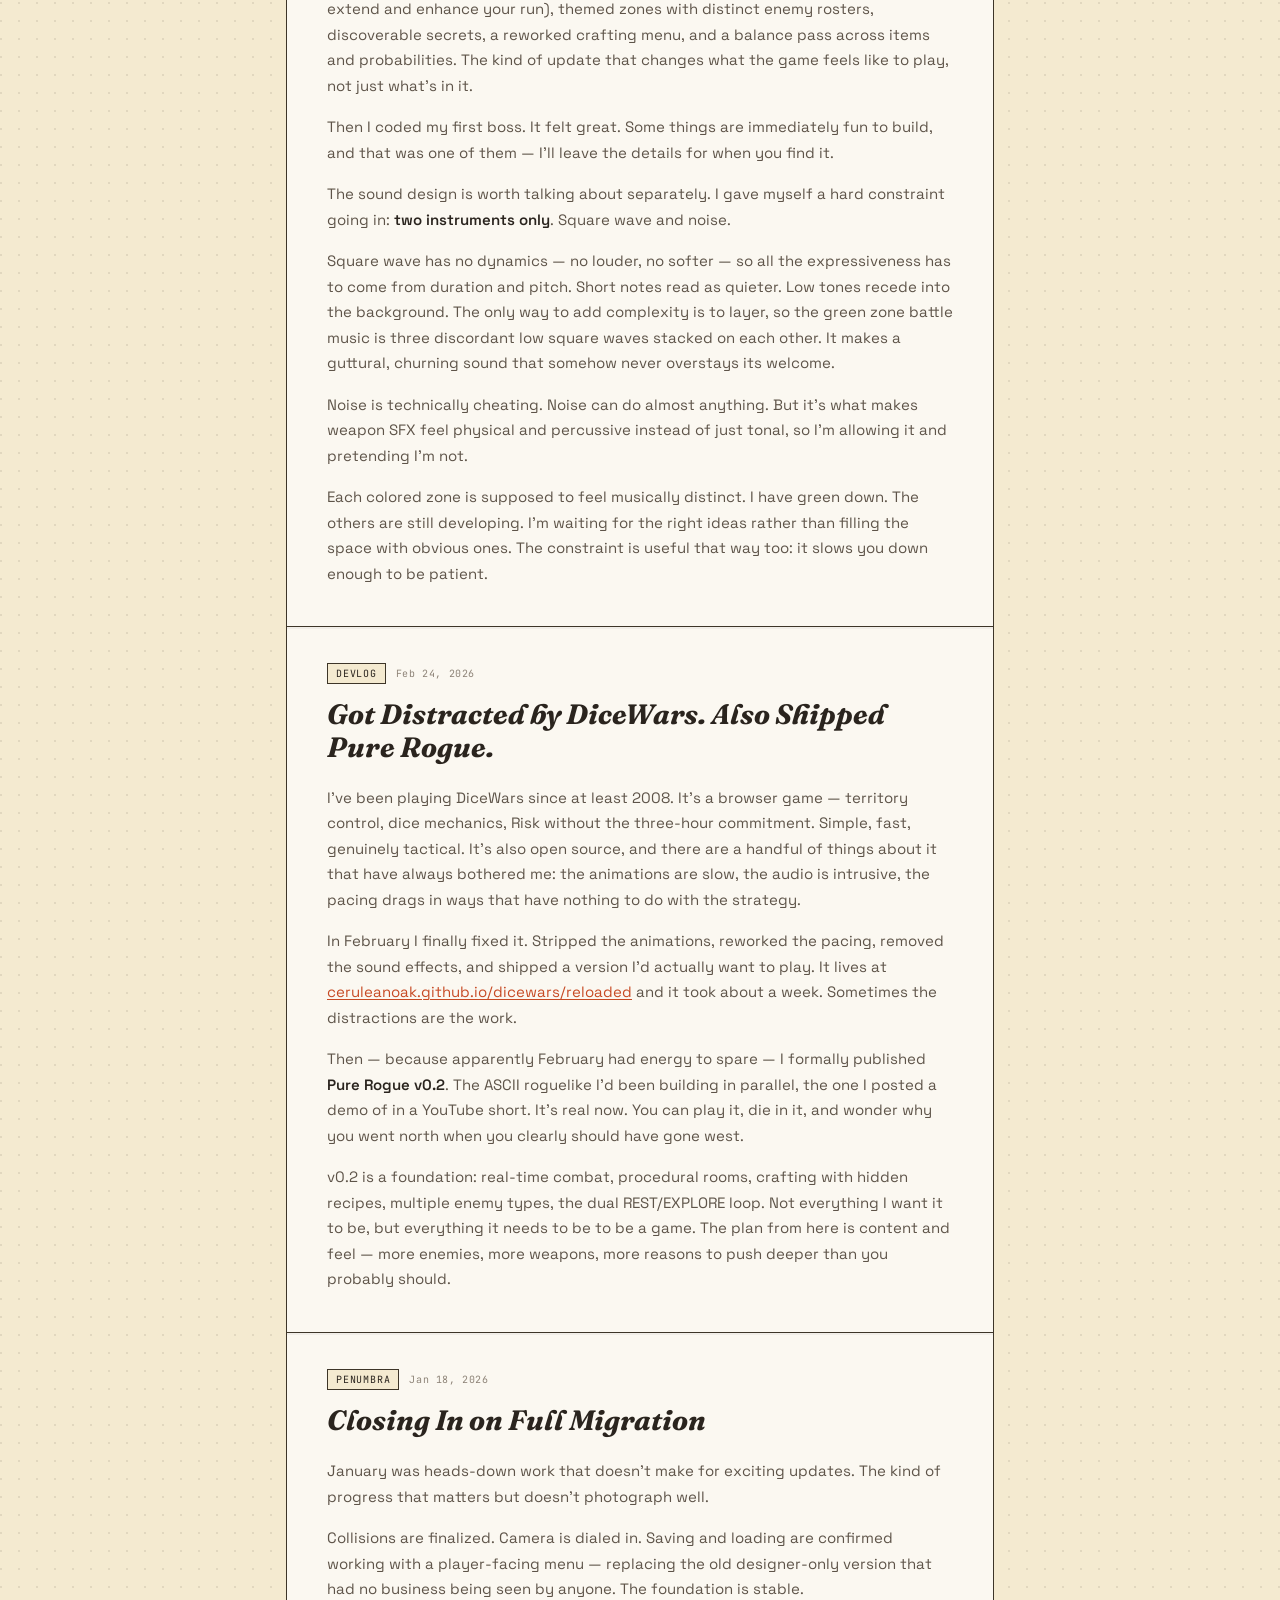
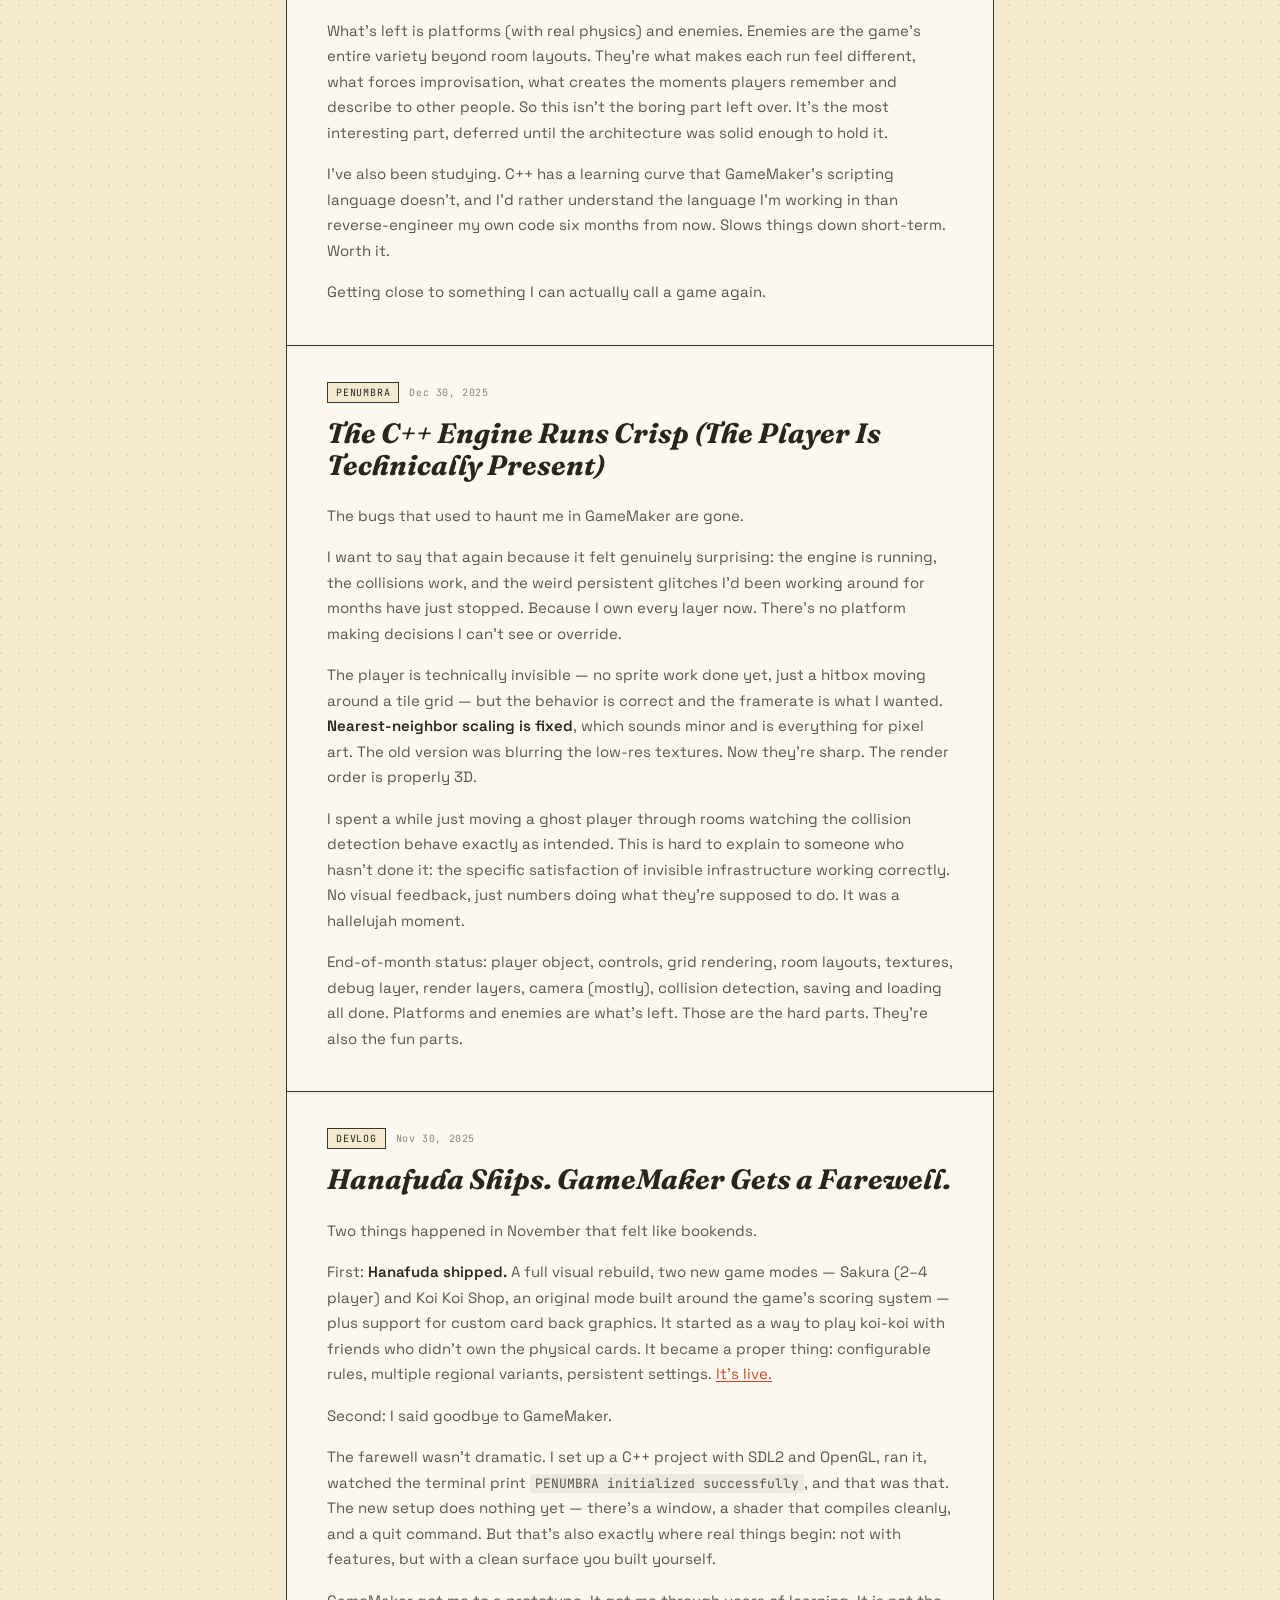
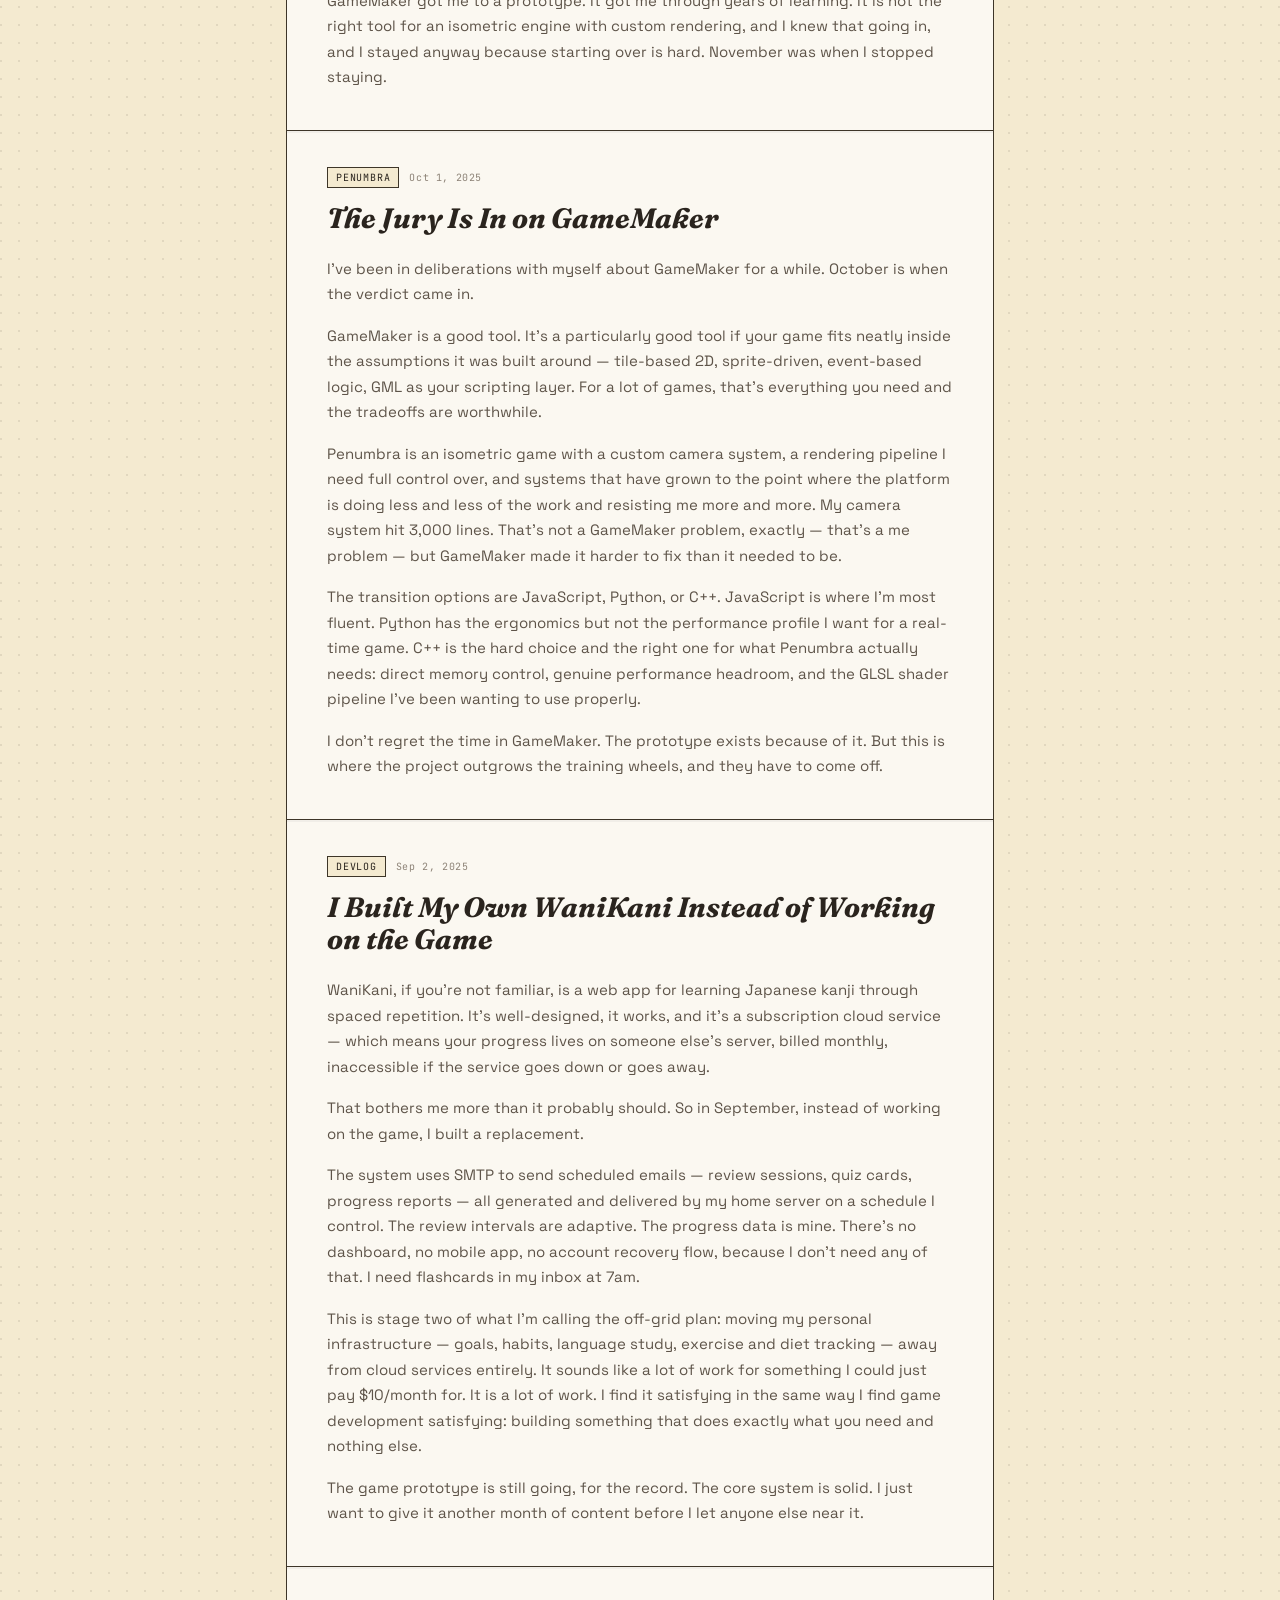
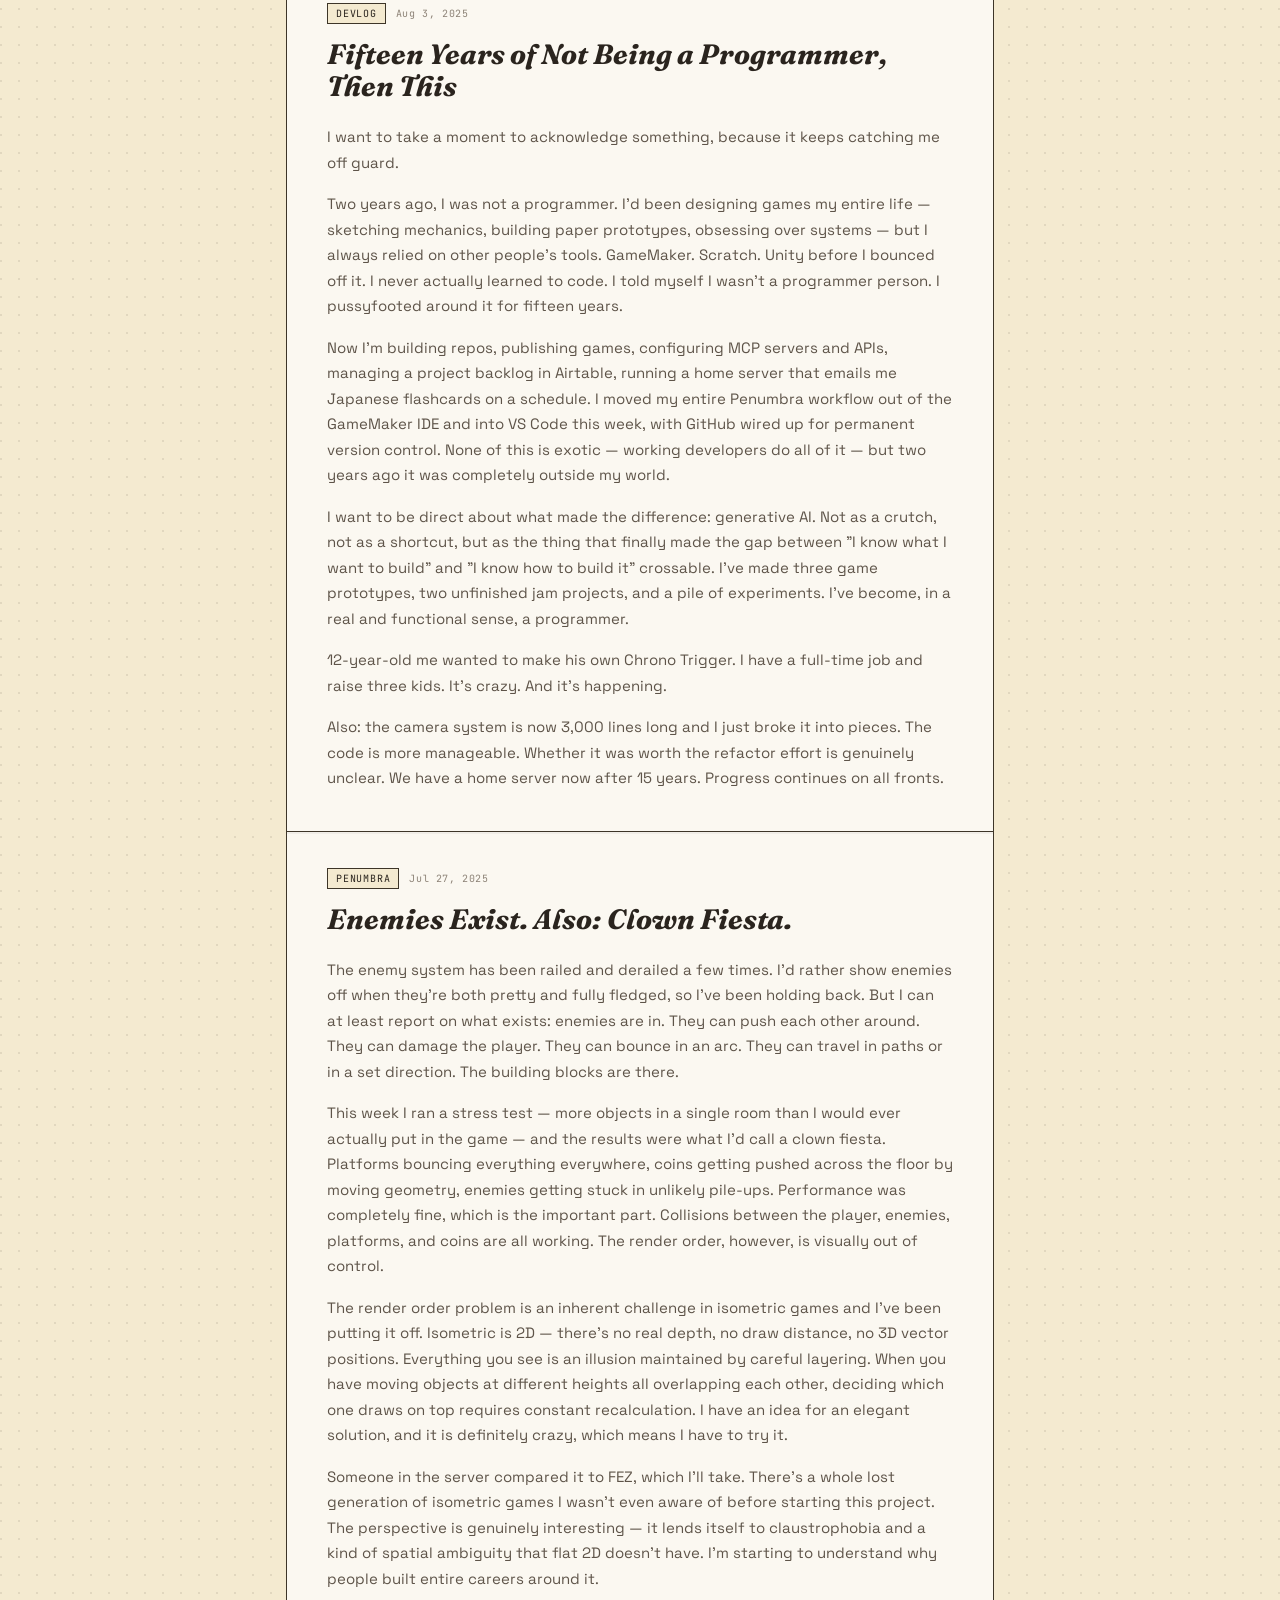
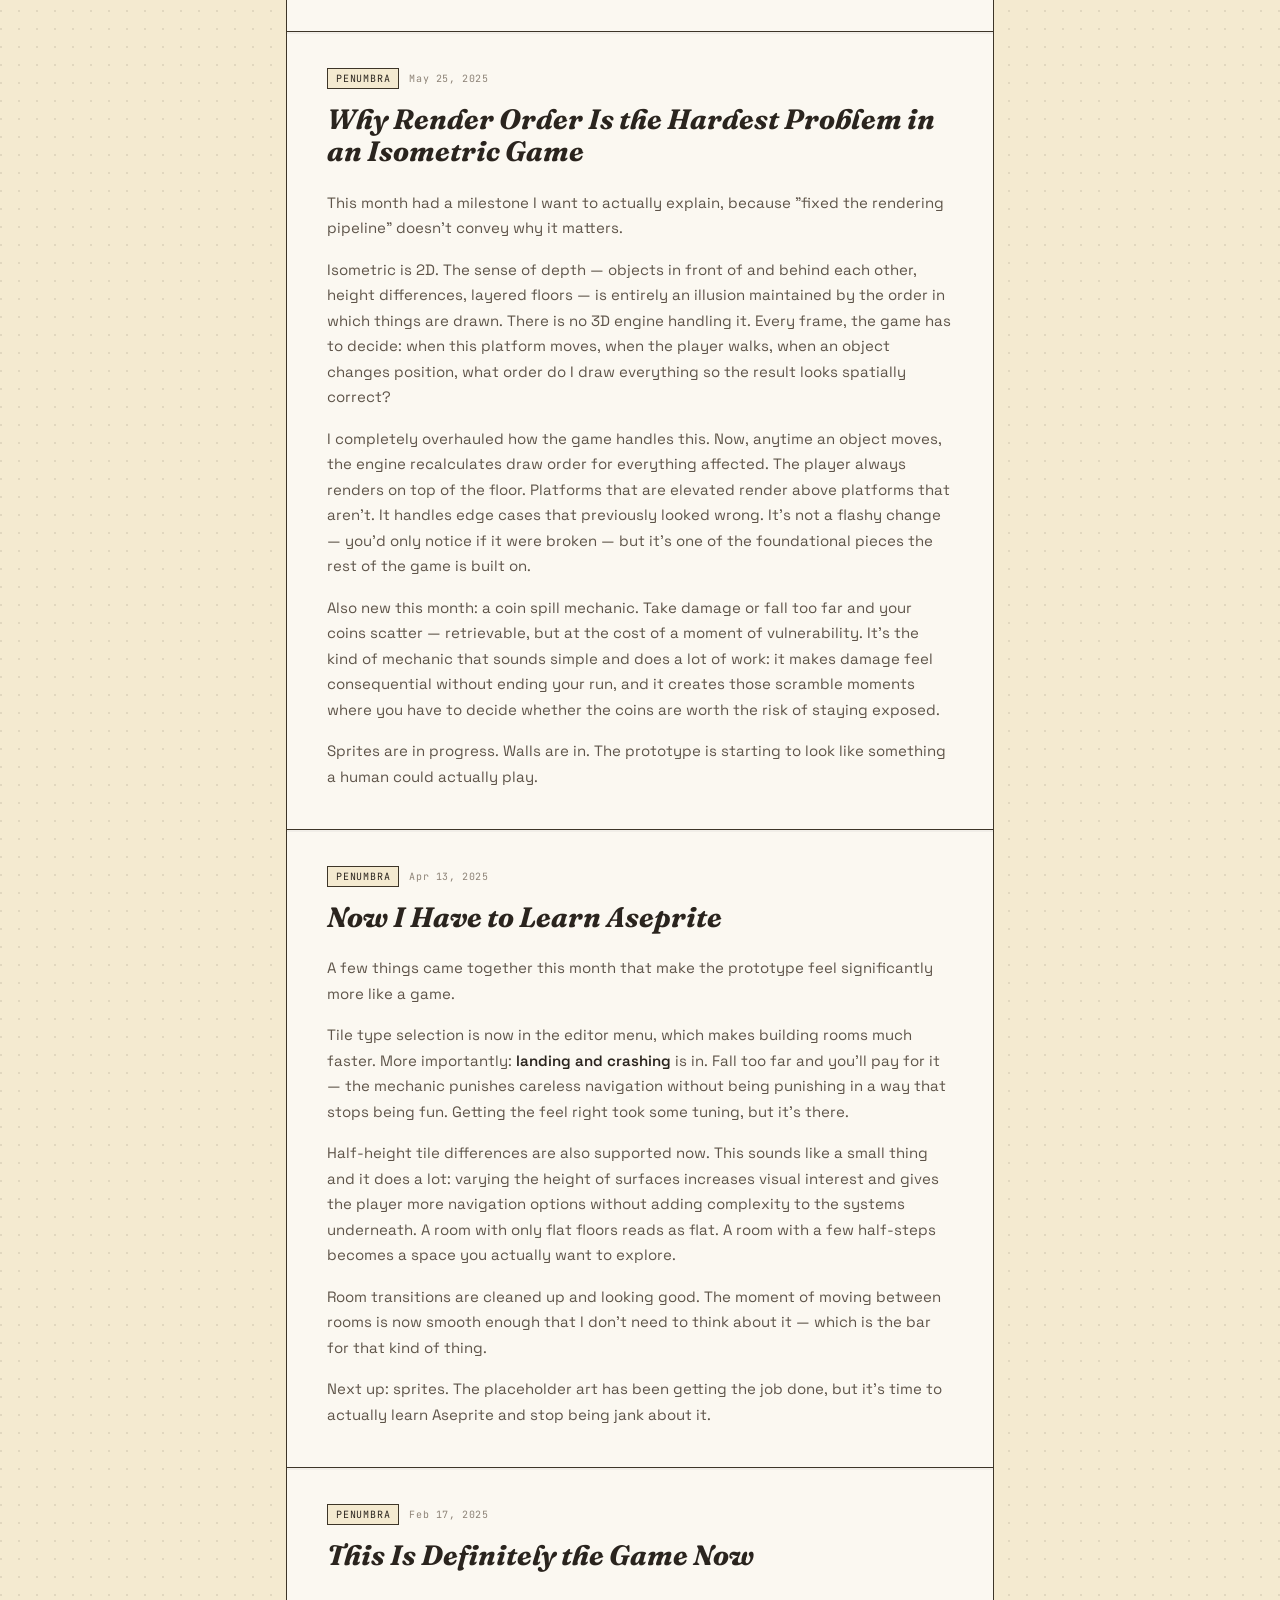
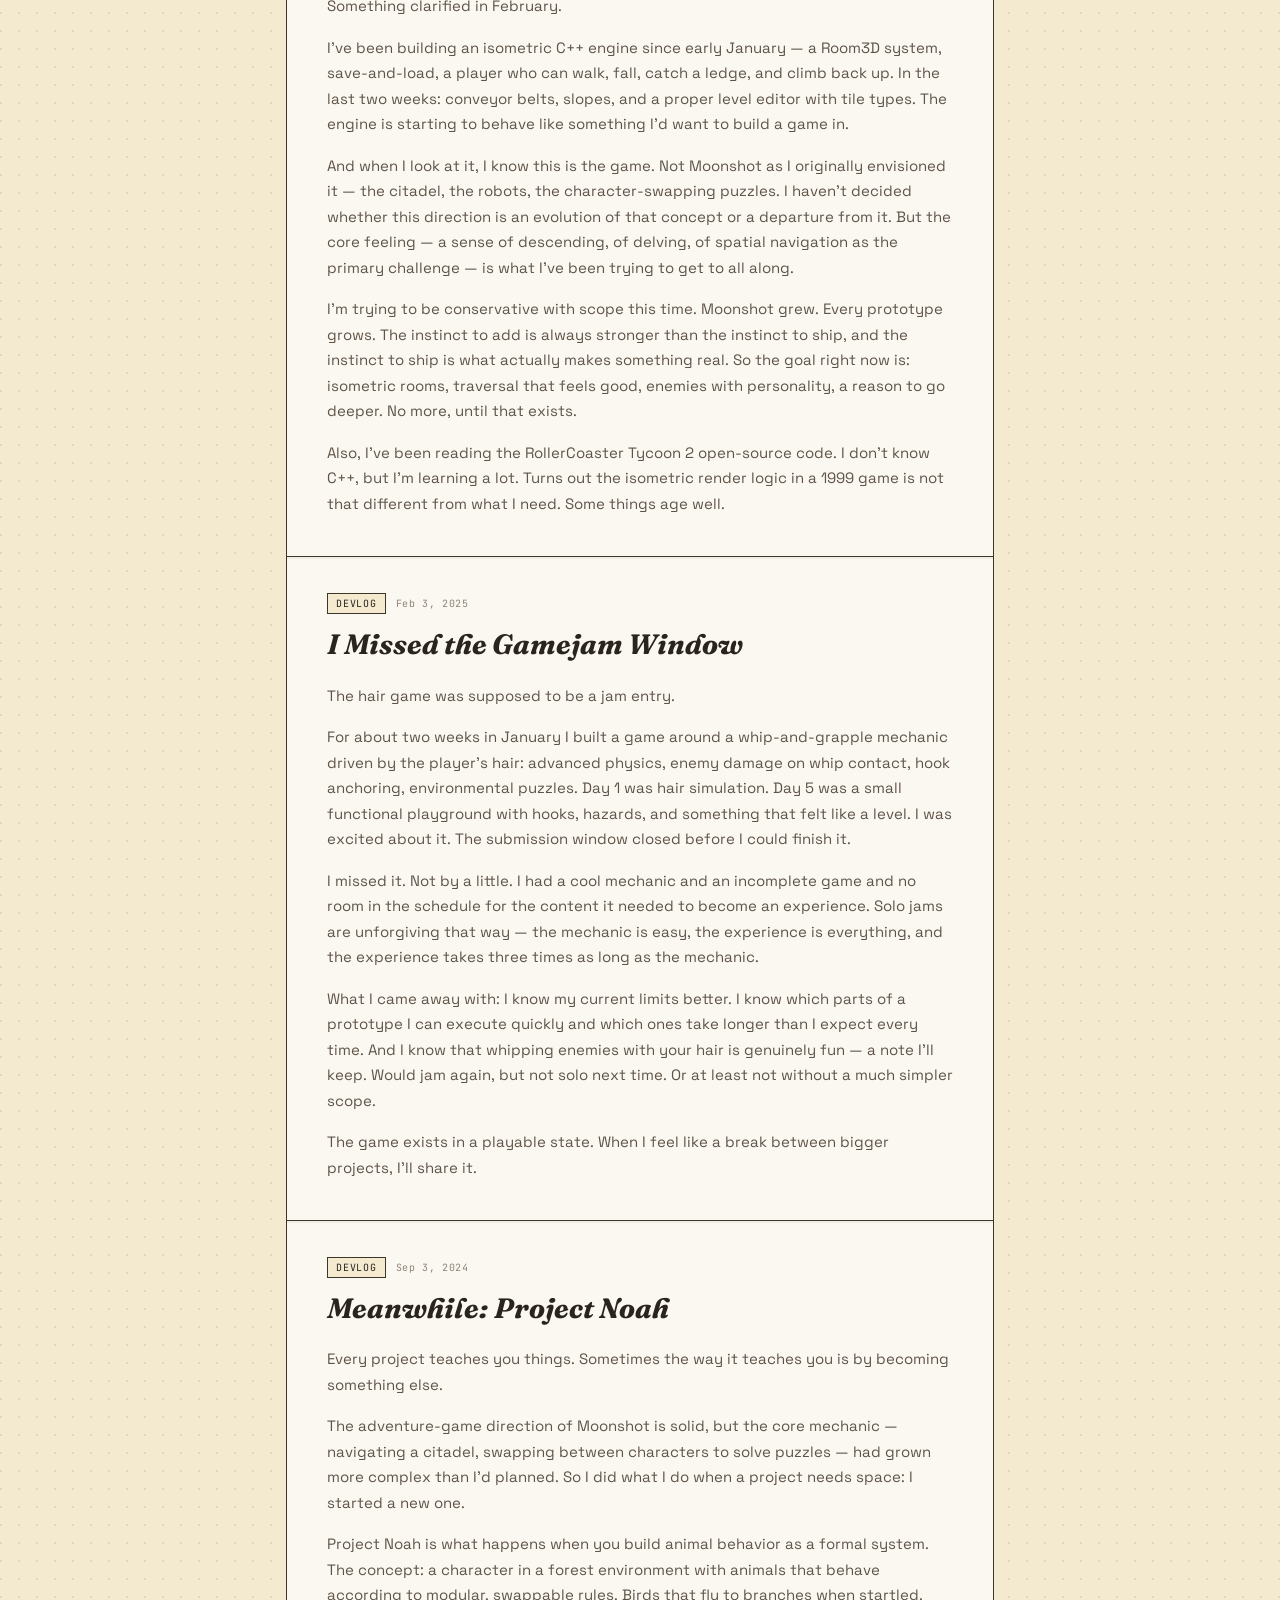
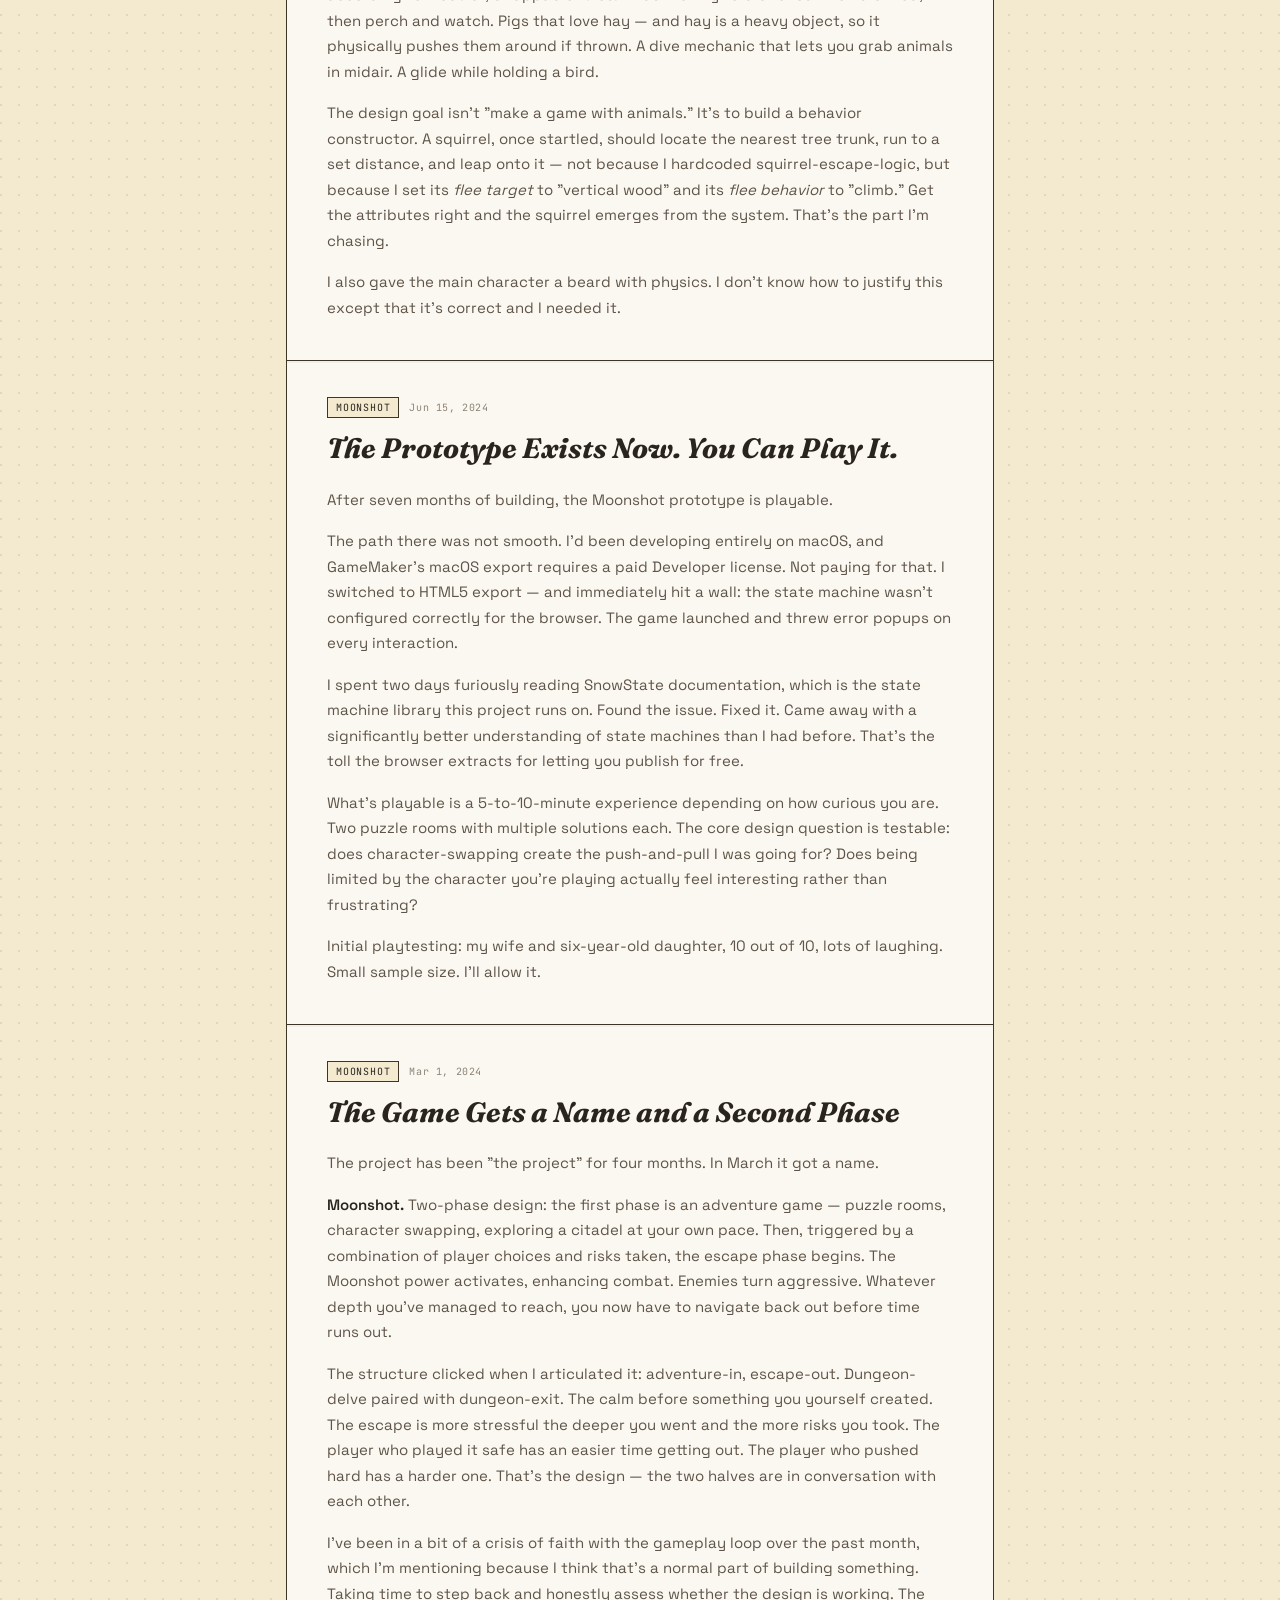
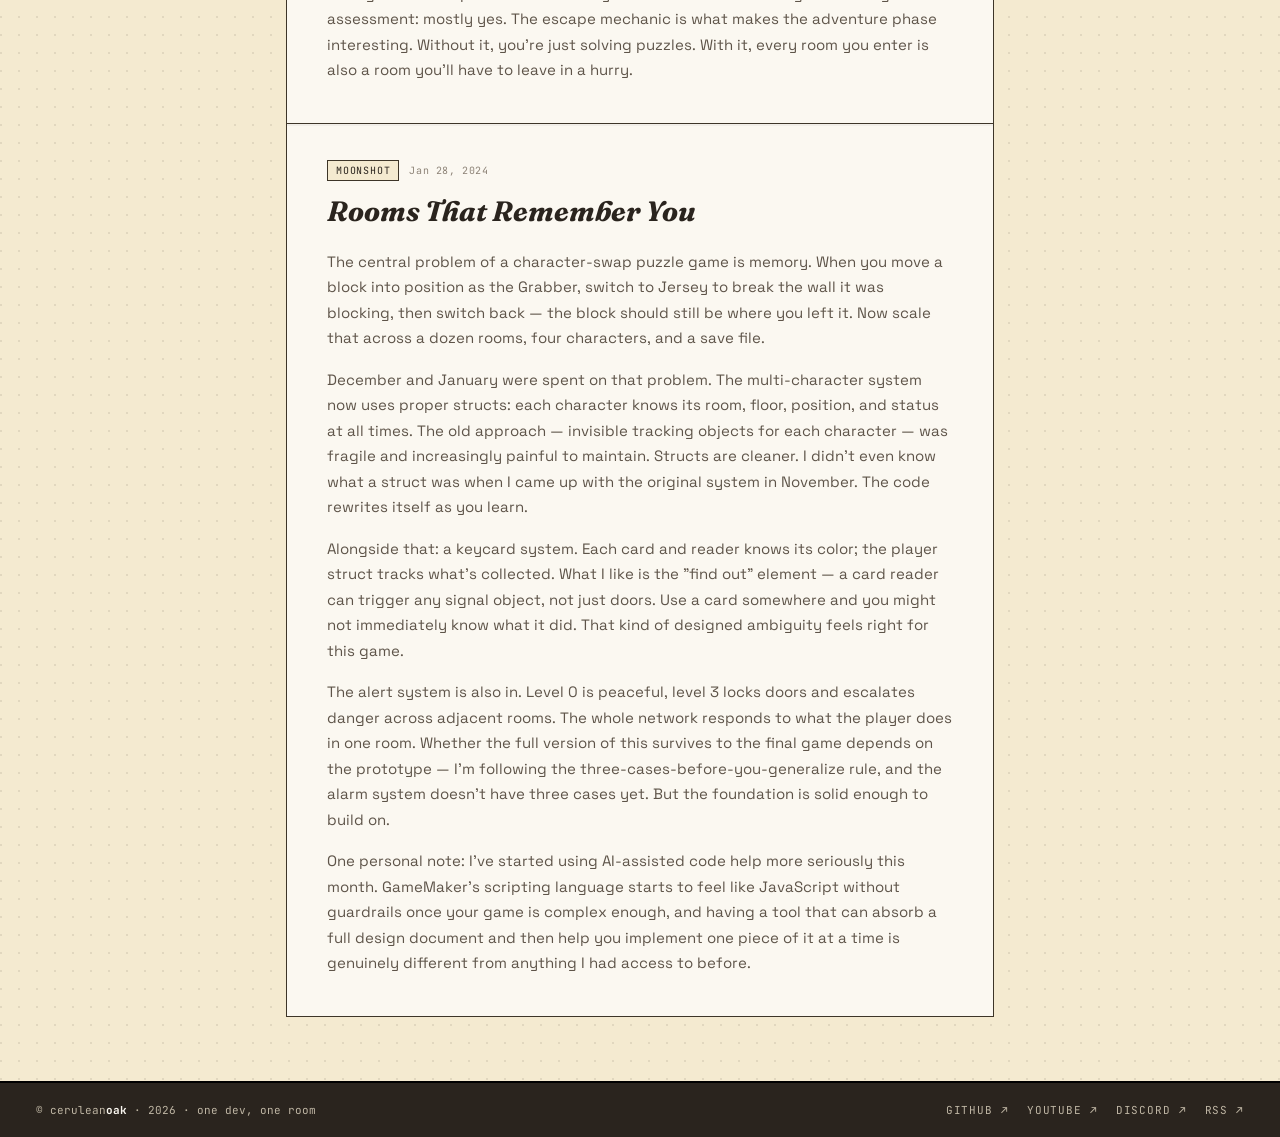
==== commit 261fe5d0: "Remove Nov 2023 Chrono Trigger devlog entry Co-Authored-By: Claude Sonnet 4.6 <noreply@anthropic.com" ====
--- a/devlog.html
+++ b/devlog.html
@@ -519,23 +519,6 @@
       </div>
     </article>
 
-    <!-- ═══════════════════════════════════════════════════════ NOV 2023 -->
-    <article class="post-article" id="ceruleanoak-2023-11-30-origin">
-      <div class="post-meta">
-        <span class="post-tag">Penumbra</span>
-        <span class="post-date">Nov 30, 2023</span>
-        <a class="post-anchor" href="#ceruleanoak-2023-11-30-origin">#</a>
-      </div>
-      <h2 class="post-title">The Part Where I Decided to Make My Own Chrono Trigger</h2>
-      <div class="post-body">
-        <p>There's a thing that happens when you're an adult with responsibilities and you sit down to make the game you always wanted to make as a kid. You realize immediately that twelve-year-old you had no idea how long this would take. You do it anyway.</p>
-        <p>That's where this started. November 2023, GameMaker, a blank project, and an idea for a game set in a citadel full of puzzle rooms run by robots and a master AI. You rescue characters who become playable — each with different abilities — and losing them sends you back to clear rooms you'd already bypassed. A game that plays differently every time, rewards both caution and recklessness, and asks the player to decide whether they're ready for a room before they enter it.</p>
-        <p>The first month got further than I expected. Collision detection working. Room switching. Enemy detection and stealth. Fake 3D elevation — a layer-switching system so certain characters can access underground paths. Character swapping with different stats. The "digger" character concept: access underground tunnels in dirt areas, hide from enemies, slip under fences. Areas of a room that only specific characters can reach. The push and pull of choosing whether to risk losing a character on a room you might not be equipped for.</p>
-        <p>The game is called Penumbra. It's being built in the margins of a full-time job and raising three kids — which makes some people say "I don't know how you find the time" and others say "you probably shouldn't." Both are correct.</p>
-        <p>Everything on this site came out of that first month. The roguelike, the card game, the strategy mod — all of it is a side effect of sitting down and refusing to not make something.</p>
-      </div>
-    </article>
-
   </div>
 </main>
 
